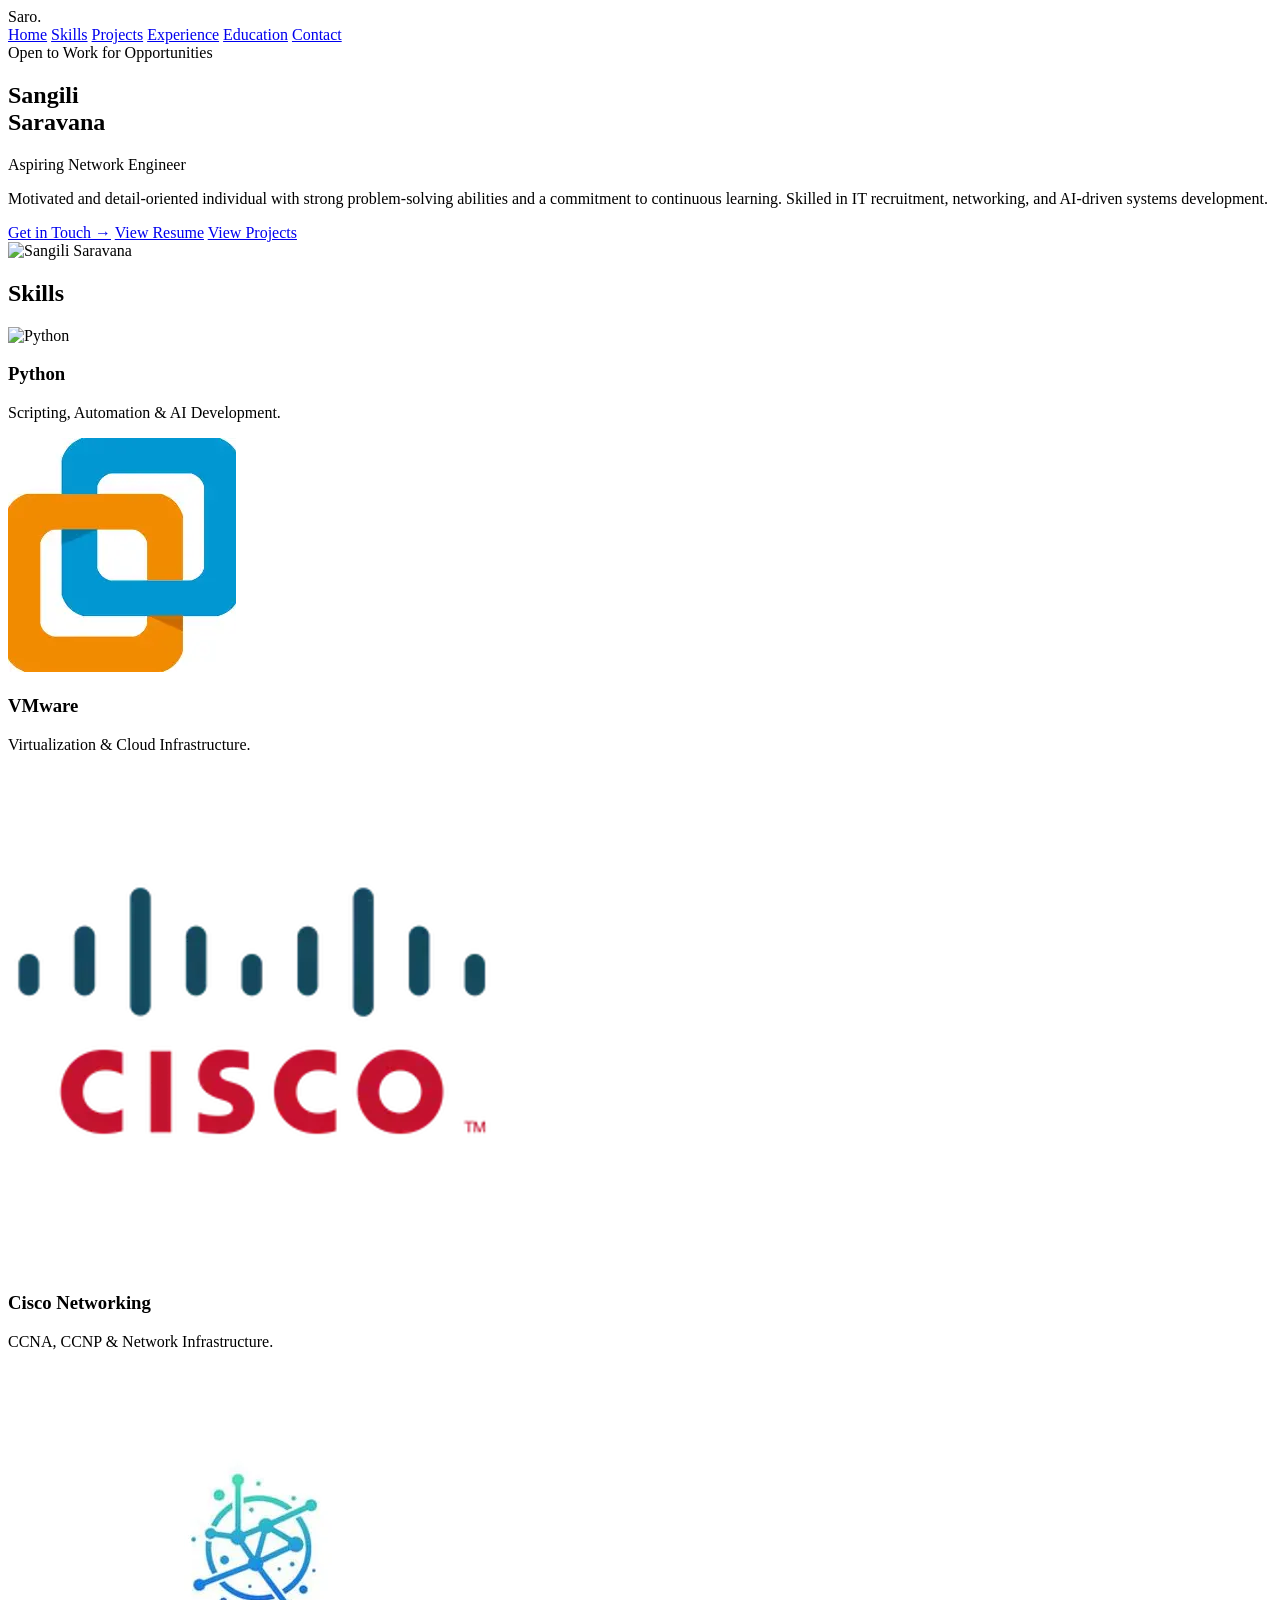
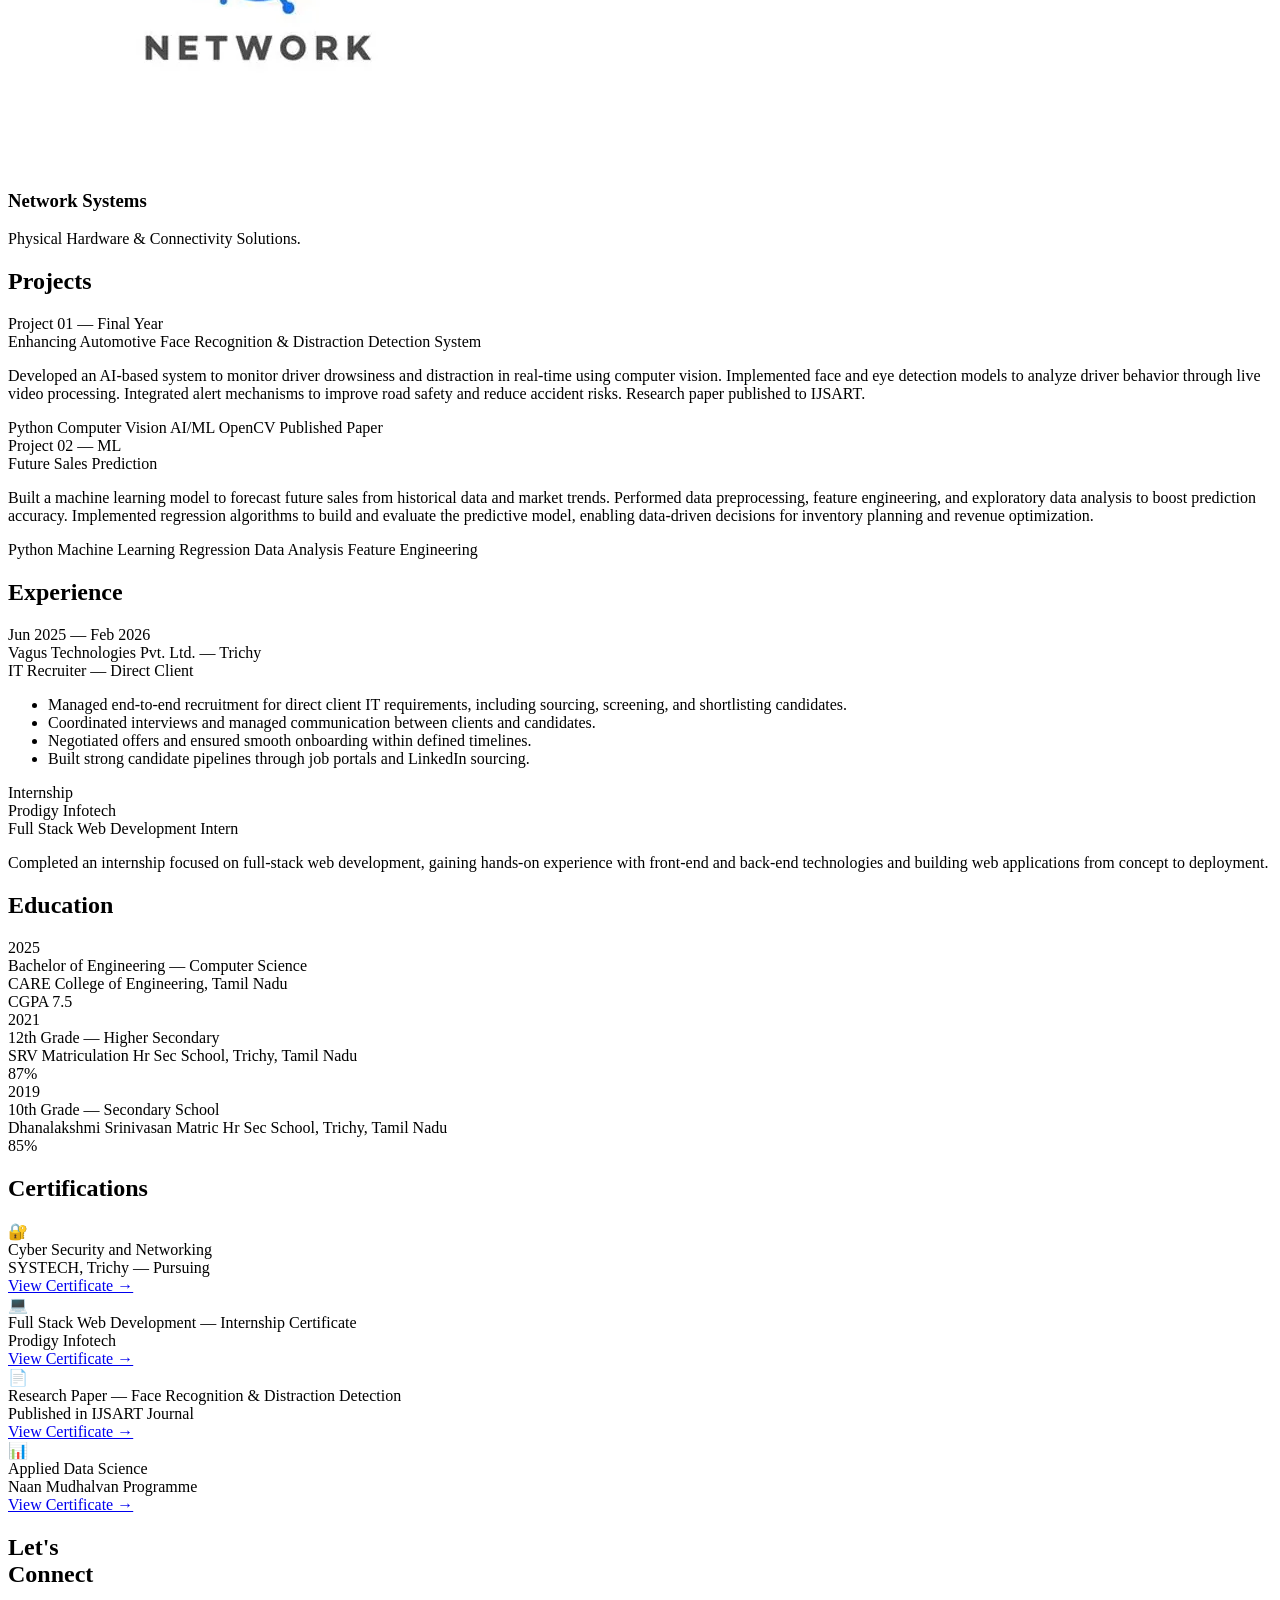
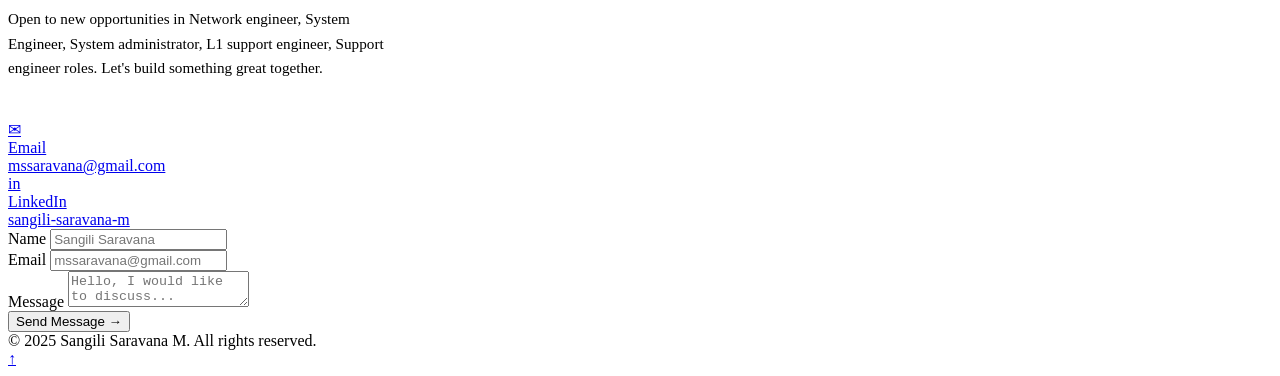
==== index.html @ d00c5140 "Update index.html" ====
<!DOCTYPE html>
<html lang="en">
<head>
<meta charset="UTF-8">
<meta name="viewport" content="width=device-width, initial-scale=1.0">
<title>Sangili Saravana M — Portfolio</title>

</head>
<body>

<nav>
  <div class="nav-logo">Saro.</div>
  <div class="nav-links">
    <a href="#Home">Home</a>
    <a href="#skills">Skills</a>
    <a href="#projects">Projects</a>
    <a href="#experience">Experience</a>
    <a href="#education">Education</a>
    <a href="#contact">Contact</a>
  </div>
</nav>

<section id="Home" class="hero">
  <div class="hero-bg-line"></div>
  <div class="hero-bg-circle"></div>
  <div class="hero-bg-circle2"></div>

  <div class="hero-content">
    <div class="hero-tag">Open to Work for Opportunities</div>
    <h1 class="hero-name">Sangili<br><span>Saravana</span></h1>
    <p class="hero-role">Aspiring Network Engineer</p>
    <p class="hero-summary">
      Motivated and detail-oriented individual with strong problem-solving abilities and a commitment to continuous learning. Skilled in IT recruitment, networking, and AI-driven systems development.
    </p>
    <div class="hero-ctas">
      <a href="#contact" class="btn-primary">Get in Touch →</a>
      <a href="RESUME OF SANGILI SARAVANA M.docx" class="btn-secondary" download>View Resume</a>
      <a href="#projects" class="btn-secondary">View Projects</a>
    </div>
  </div>

  <div class="hero-image-wrapper">
    <div class="hero-image-backdrop"></div>
    <img src="profile12.png" alt="Sangili Saravana" class="hero-image">
  </div>
</section>

<div class="section-divider"></div>

<section id="skills">
  <div class="section-header">
    <span class="section-num"></span>
    <h2 class="section-title">Skills</h2>
  </div>

  <div class="skills-grid">
    <div class="glass-card skill-item">
      <img src="https://cdn-icons-png.flaticon.com/128/5968/5968350.png" alt="Python">
      <h3>Python</h3>
      <p>Scripting, Automation & AI Development.</p>
    </div>

    <div class="glass-card skill-item">
      <img src="OIP.webp" alt="VMware">
      <h3>VMware</h3>
      <p>Virtualization & Cloud Infrastructure.</p>
    </div>

    <div class="glass-card skill-item">
      <img src="free-cisco-icon-svg-download-png-282320.webp" alt="Cisco Networking">
      <h3>Cisco Networking</h3>
      <p>CCNA, CCNP & Network Infrastructure.</p>
    </div>

    <div class="glass-card skill-item">
      <img src="global-network-connection-technology-communication-and-data-vector.webp" alt="Hardware & Networking">
      <h3>Network Systems</h3>
      <p>Physical Hardware & Connectivity Solutions.</p>
    </div>
  </div>
</section>

<div class="section-divider"></div>

<section id="projects">
  <div class="section-header">
    <span class="section-num"></span>
    <h2 class="section-title">Projects</h2>
  </div>

  <div class="projects-grid">
    <div class="project-card glass-card">
      <div class="project-num">Project 01 — Final Year</div>
      <div class="project-title">Enhancing Automotive Face Recognition &amp; Distraction Detection System</div>
      <p class="project-desc">
        Developed an AI-based system to monitor driver drowsiness and distraction in real-time using computer vision. Implemented face and eye detection models to analyze driver behavior through live video processing. Integrated alert mechanisms to improve road safety and reduce accident risks. Research paper published to IJSART.
      </p>
      <div class="project-tech">
        <span class="tech-pill">Python</span>
        <span class="tech-pill">Computer Vision</span>
        <span class="tech-pill">AI/ML</span>
        <span class="tech-pill">OpenCV</span>
        <span class="tech-pill">Published Paper</span>
      </div>
    </div>

    <div class="project-card glass-card">
      <div class="project-num">Project 02 — ML</div>
      <div class="project-title">Future Sales Prediction</div>
      <p class="project-desc">
        Built a machine learning model to forecast future sales from historical data and market trends. Performed data preprocessing, feature engineering, and exploratory data analysis to boost prediction accuracy. Implemented regression algorithms to build and evaluate the predictive model, enabling data-driven decisions for inventory planning and revenue optimization.
      </p>
      <div class="project-tech">
        <span class="tech-pill">Python</span>
        <span class="tech-pill">Machine Learning</span>
        <span class="tech-pill">Regression</span>
        <span class="tech-pill">Data Analysis</span>
        <span class="tech-pill">Feature Engineering</span>
      </div>
    </div>
  </div>
</section>

<div class="section-divider"></div>

<section id="experience">
  <div class="section-header">
    <span class="section-num"></span>
    <h2 class="section-title">Experience</h2>
  </div>

  <div class="exp-block glass-card">
    <div class="exp-date">Jun 2025 — Feb 2026</div>
    <div>
      <div class="exp-company">Vagus Technologies Pvt. Ltd. — Trichy</div>
      <div class="exp-role">IT Recruiter — Direct Client</div>
      <ul class="exp-bullets">
        <li>Managed end-to-end recruitment for direct client IT requirements, including sourcing, screening, and shortlisting candidates.</li>
        <li>Coordinated interviews and managed communication between clients and candidates.</li>
        <li>Negotiated offers and ensured smooth onboarding within defined timelines.</li>
        <li>Built strong candidate pipelines through job portals and LinkedIn sourcing.</li>
      </ul>
    </div>
  </div>

  <div class="exp-block glass-card">
    <div class="exp-date">Internship</div>
    <div>
      <div class="exp-company">Prodigy Infotech</div>
      <div class="exp-role">Full Stack Web Development Intern</div>
      <p class="exp-desc">
        Completed an internship focused on full-stack web development, gaining hands-on experience with front-end and back-end technologies and building web applications from concept to deployment.
      </p>
    </div>
  </div>
</section>

<div class="section-divider"></div>

<section id="education">
  <div class="section-header">
    <span class="section-num"></span>
    <h2 class="section-title">Education</h2>
  </div>

  <div class="edu-grid">
    <div class="edu-card glass-card">
      <div class="edu-year">2025</div>
      <div class="edu-degree">Bachelor of Engineering — Computer Science</div>
      <div class="edu-school">CARE College of Engineering, Tamil Nadu</div>
      <span class="edu-grade">CGPA 7.5</span>
    </div>
    <div class="edu-card glass-card">
      <div class="edu-year">2021</div>
      <div class="edu-degree">12th Grade — Higher Secondary</div>
      <div class="edu-school">SRV Matriculation Hr Sec School, Trichy, Tamil Nadu</div>
      <span class="edu-grade">87%</span>
    </div>
    <div class="edu-card glass-card">
      <div class="edu-year">2019</div>
      <div class="edu-degree">10th Grade — Secondary School</div>
      <div class="edu-school">Dhanalakshmi Srinivasan Matric Hr Sec School, Trichy, Tamil Nadu</div>
      <span class="edu-grade">85%</span>
    </div>
  </div>
</section>

<div class="section-divider"></div>

<section>
  <div class="section-header">
    <span class="section-num"></span>
    <h2 class="section-title">Certifications</h2>
  </div>

  <div class="cert-list">
    <div class="cert-item glass-card">
      <div class="cert-icon">🔐</div>
      <div class="cert-content">
        <div class="cert-name">Cyber Security and Networking</div>
        <div class="cert-org">SYSTECH, Trichy — Pursuing</div>
        <a href="#" target="_blank" class="btn-cert">View Certificate →</a>
      </div>
    </div>

    <div class="cert-item glass-card">
      <div class="cert-icon">💻</div>
      <div class="cert-content">
        <div class="cert-name">Full Stack Web Development — Internship Certificate</div>
        <div class="cert-org">Prodigy Infotech</div>
        <a href="#" target="_blank" class="btn-cert">View Certificate →</a>
      </div>
    </div>

    <div class="cert-item glass-card">
      <div class="cert-icon">📄</div>
      <div class="cert-content">
        <div class="cert-name">Research Paper — Face Recognition &amp; Distraction Detection</div>
        <div class="cert-org">Published in IJSART Journal</div>
        <a href="#" target="_blank" class="btn-cert">View Certificate →</a>
      </div>
    </div>

    <div class="cert-item glass-card">
      <div class="cert-icon">📊</div>
      <div class="cert-content">
        <div class="cert-name">Applied Data Science</div>
        <div class="cert-org">Naan Mudhalvan Programme</div>
        <a href="#" target="_blank" class="btn-cert">View Certificate →</a>
      </div>
    </div>
  </div>
</section>

<div class="section-divider"></div>

<section id="contact">
  <div class="contact-wrap">
    <div>
      <div class="section-num" style="margin-bottom:1rem;"></div>
      <h2 class="contact-heading">Let's<br><span>Connect</span></h2>
      <p style="font-size:0.95rem; color:var(--text); max-width:380px; line-height:1.6; margin-bottom: 2.5rem;">
        Open to new opportunities in Network engineer, System Engineer, System administrator, L1 support engineer, Support engineer roles. Let's build something great together.
      </p>

      <div class="contact-links">
        <a href="mailto:mssaravana@gmail.com" class="contact-link glass-card">
          <div class="contact-link-icon">✉</div>
          <div class="contact-link-text">
            <div class="contact-link-label">Email</div>
            <div class="contact-link-value">mssaravana@gmail.com</div>
          </div>
        </a>
        <a href="https://www.linkedin.com/in/sangili-saravana-m-11b65a246/" target="_blank" class="contact-link glass-card">
          <div class="contact-link-icon">in</div>
          <div class="contact-link-text">
            <div class="contact-link-label">LinkedIn</div>
            <div class="contact-link-value">sangili-saravana-m</div>
          </div>
        </a>
      </div>
    </div>

    <div>
      <form action="https://api.web3forms.com/submit" method="POST" class="contact-form glass-card">
  <input type="hidden" name="access_key" value="b9a6bfc1-bd60-4756-9e69-ae914aafaf3c">
  <input type="hidden" name="redirect" value="https://saro826.github.io/thanks.html">

  <div class="form-group">
    <label class="form-label" for="name">Name</label>
    <input type="text" id="name" name="name" class="form-input" placeholder="Sangili Saravana" required>
  </div>

  <div class="form-group">
    <label class="form-label" for="email">Email</label>
    <input type="email" id="email" name="email" class="form-input" placeholder="mssaravana@gmail.com" required>
  </div>

  <div class="form-group">
    <label class="form-label" for="message">Message</label>
    <textarea id="message" name="message" class="form-input" placeholder="Hello, I would like to discuss..." required></textarea>
  </div>

  <button type="submit" class="btn-primary form-submit">Send Message →</button>
</form>
    </div>
  </div>
</section>

<footer>

  <span>© 2025 Sangili Saravana M. All rights reserved.</span>
  <div class="footer-logo"></div>
</footer>
<a href="#Home" class="back-to-top">↑</a>
<script src="script.js"></script>
</body>
</html>
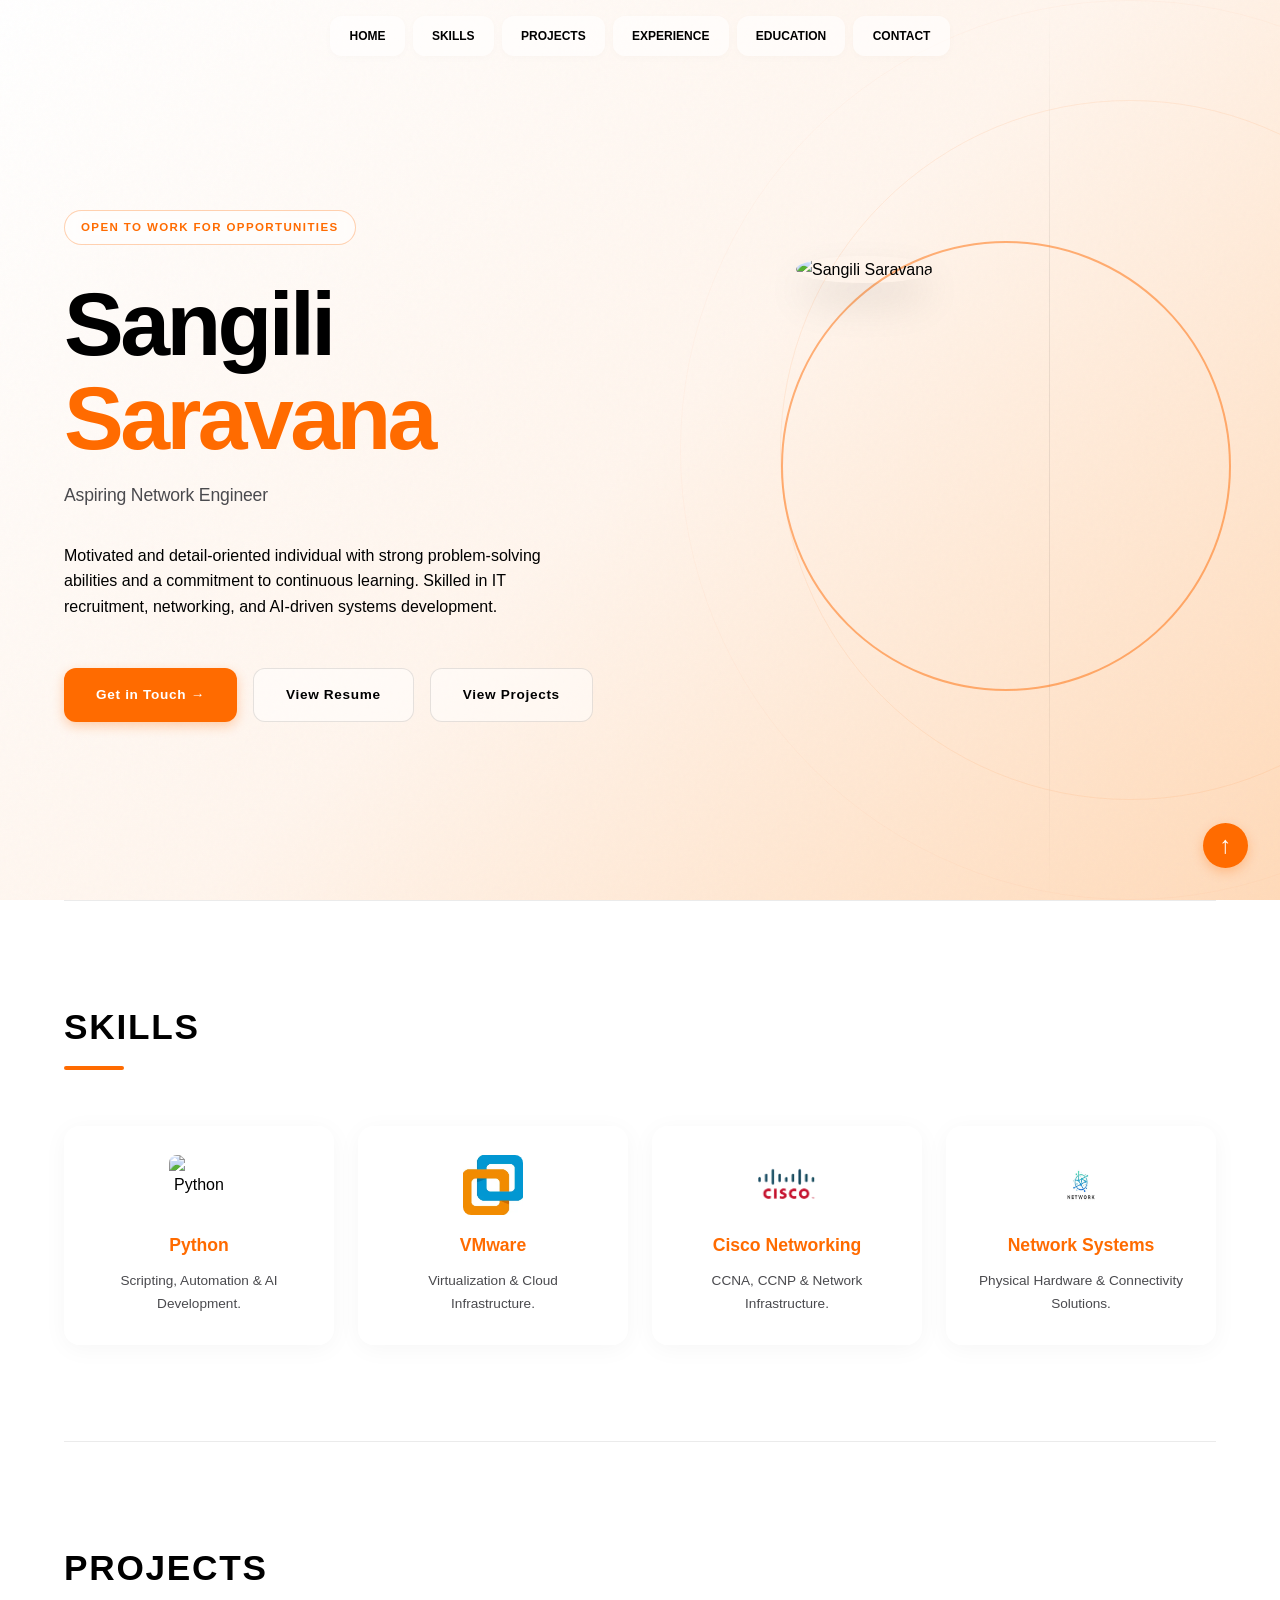
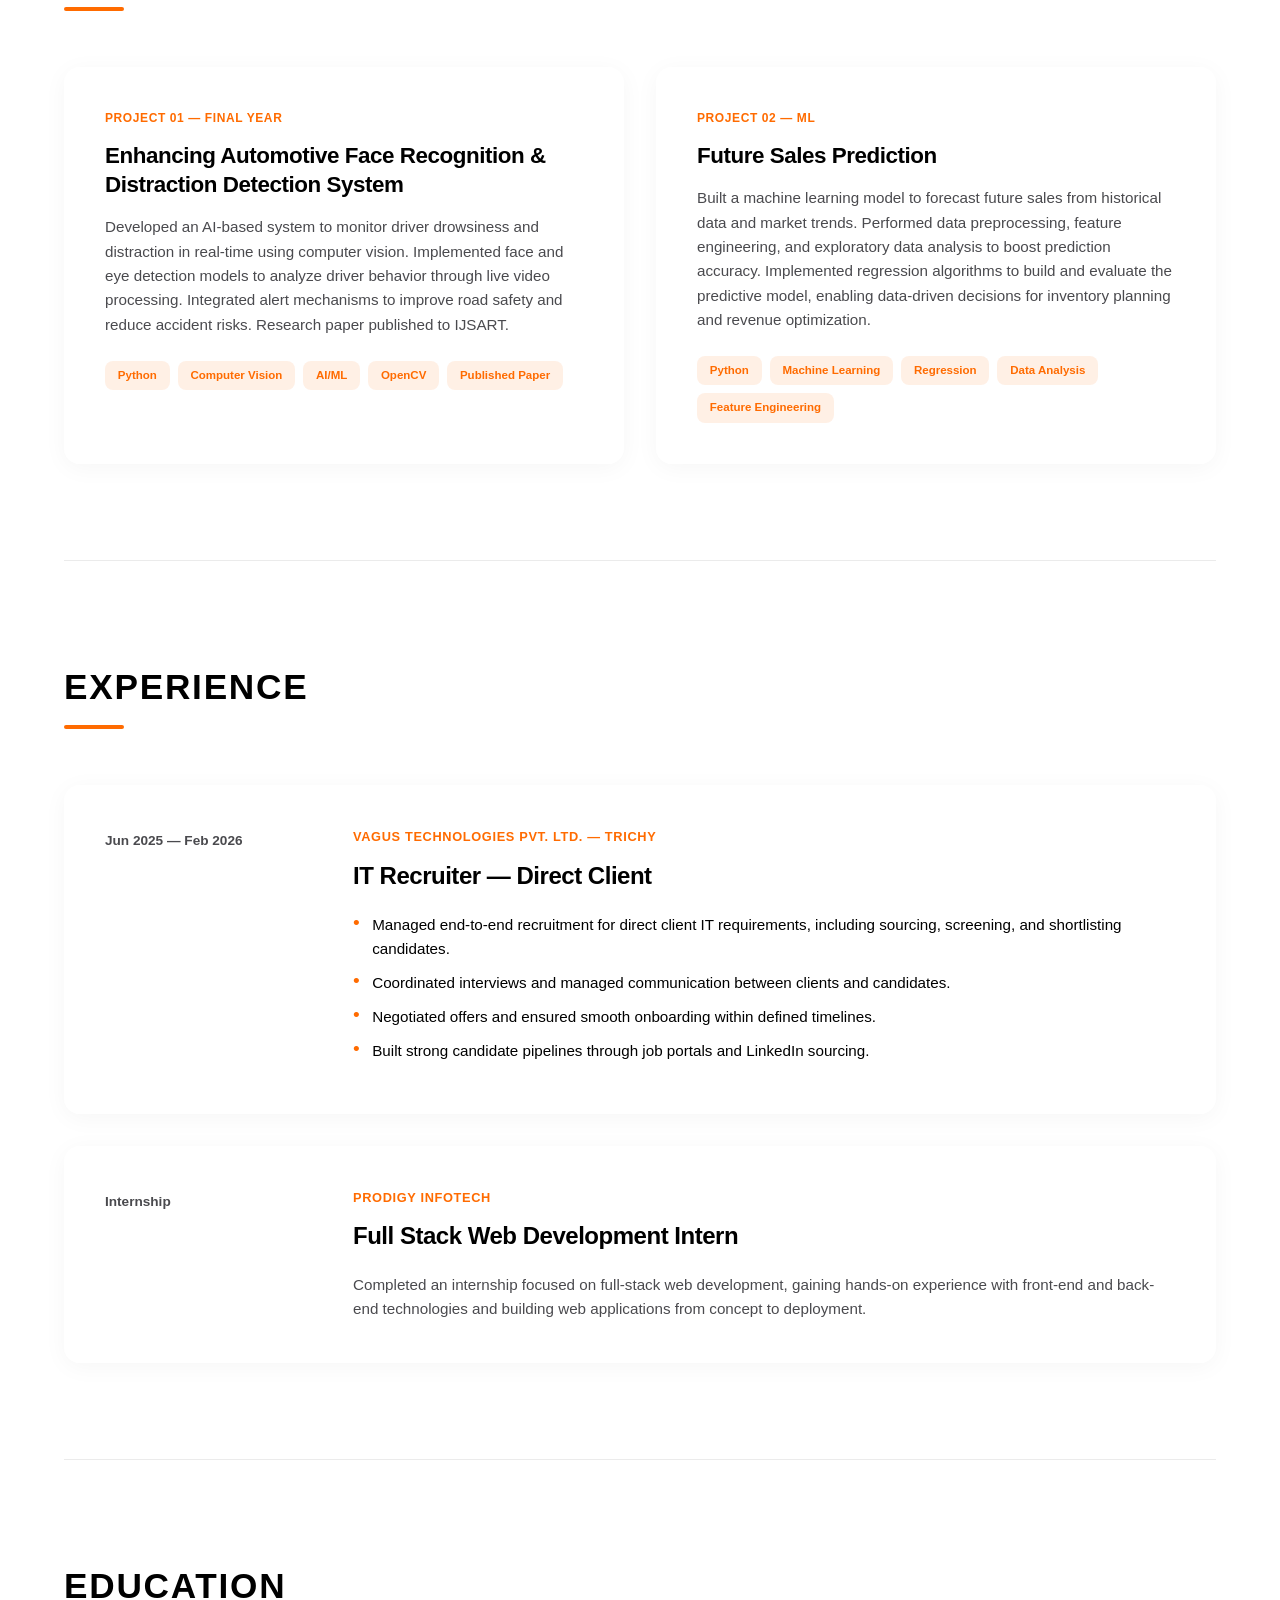
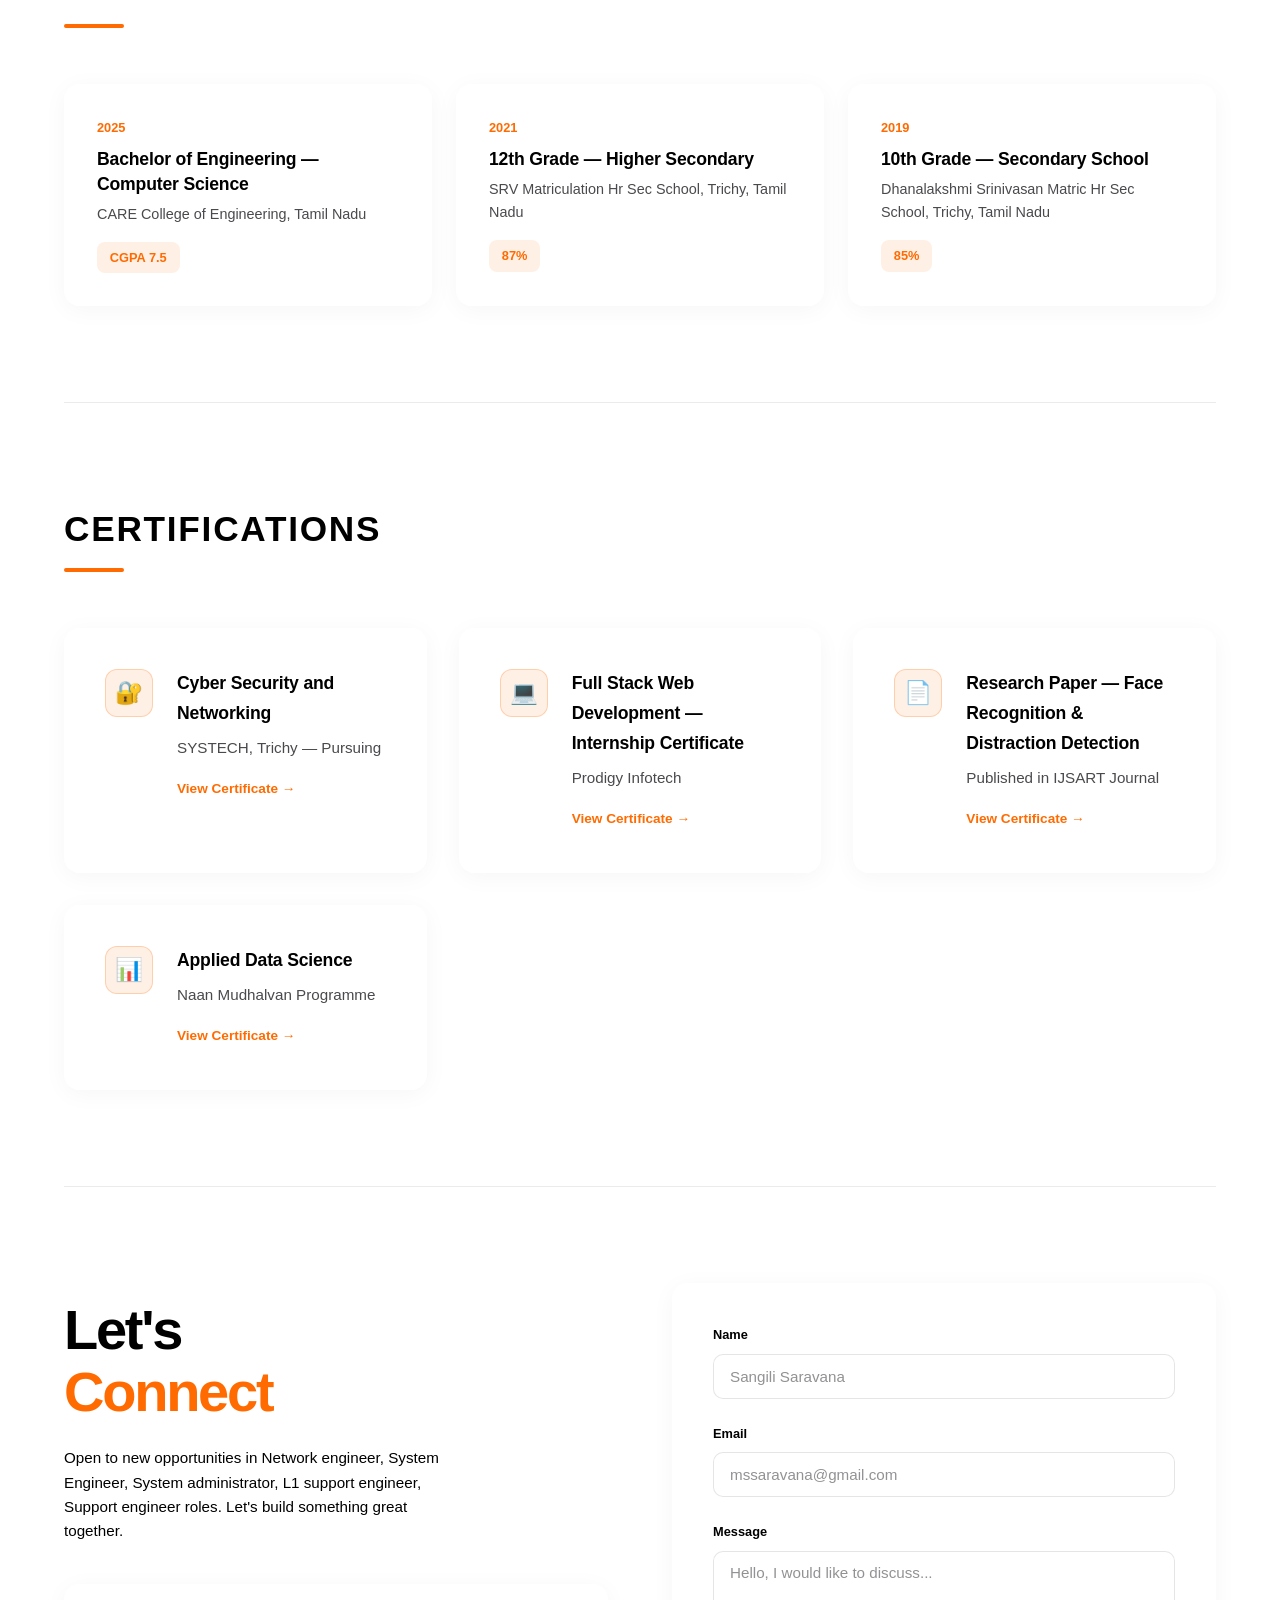
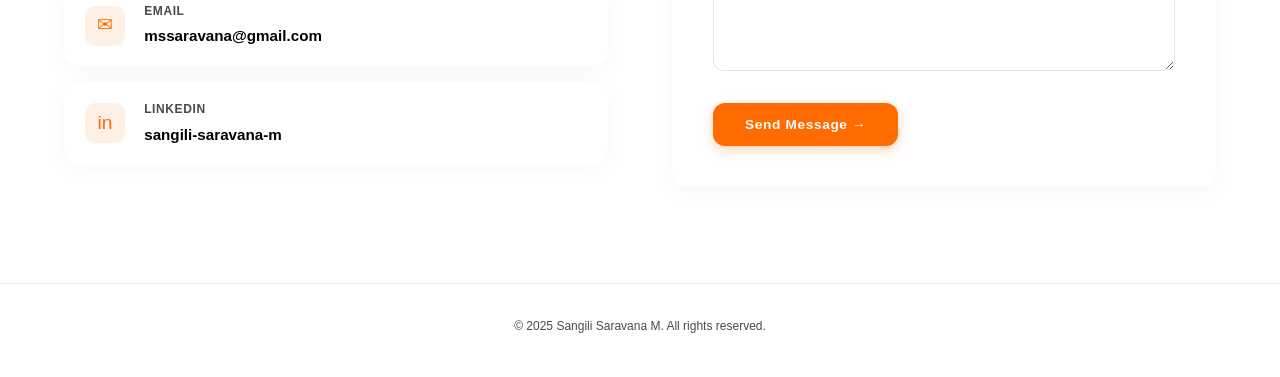
==== commit 991ac4aa: "Update index.html" ====
--- a/index.html
+++ b/index.html
@@ -4,6 +4,7 @@
 <meta charset="UTF-8">
 <meta name="viewport" content="width=device-width, initial-scale=1.0">
 <title>Sangili Saravana M — Portfolio</title>
+<link rel="stylesheet" href="style.css">
 
 </head>
 <body>
--- a/style.css
+++ b/style.css
@@ -0,0 +1,814 @@
+  *, *::before, *::after { box-sizing: border-box; margin: 0; padding: 0; }
+
+  /* macOS STYLE BLACK & ORANGE THEME */
+  :root {
+    --bg-gradient: linear-gradient(135deg, #FFFFFF 0%, #FFF5ED 50%, #FFDAB9 100%);
+    --bg2: rgba(255, 255, 255, 0.4);
+    --bg3: rgba(255, 255, 255, 0.8);
+    --border: rgba(0,0,0,0.08);
+
+    --accent: #FF6B00;      /* Vibrant Orange */
+    --accent2: #CC5500;     /* Darker Orange for Hover */
+    --text: #000000;        /* Pure Black */
+    --muted: #4a4a4e;       /* Darker grey */
+    --card-bg: rgba(255, 255, 255, 0.65);
+  }
+
+  html { scroll-behavior: smooth; }
+
+  body {
+    font-family: -apple-system, BlinkMacSystemFont, "SF Pro Display", "San Francisco", "Helvetica Neue", Helvetica, Arial, sans-serif;
+    background: var(--bg-gradient);
+    background-attachment: fixed;
+    color: var(--text);
+    line-height: 1.7;
+    overflow-x: hidden;
+    -webkit-font-smoothing: antialiased;
+    -moz-osx-font-smoothing: grayscale;
+  }
+
+  /* NOISE TEXTURE */
+  body::before {
+    content: '';
+    position: fixed;
+    inset: 0;
+    background-image: url("data:image/svg+xml,%3Csvg viewBox='0 0 256 256' xmlns='http://www.w3.org/2000/svg'%3E%3Cfilter id='noise'%3E%3CfeTurbulence type='fractalNoise' baseFrequency='0.9' numOctaves='4' stitchTiles='stitch'/%3E%3C/filter%3E%3Crect width='100%25' height='100%25' filter='url(%23noise)' opacity='0.025'/%3E%3C/svg%3E");
+    pointer-events: none;
+    z-index: 0;
+  }
+
+  /* GRID-CARD OVERLAY NAV */
+  nav {
+    position: absolute;
+    top: 0;
+    width: 100%;
+    z-index: 1000;
+    display: flex;
+    justify-content: center;
+    padding: 1rem;
+    transition: background 0.3s ease;
+    background: transparent;
+    backdrop-filter: blur(0px);
+  }
+
+  .nav-logo { display: none; }
+
+  .nav-links {
+    display: flex;
+    gap: 0.5rem;
+    flex-wrap: wrap;
+    justify-content: center;
+  }
+
+  .nav-links a {
+    background: rgba(255, 255, 255, 0.6);
+    padding: 0.6rem 1.2rem;
+    border-radius: 12px;
+    font-size: 0.75rem;
+    font-weight: 700;
+    text-transform: uppercase;
+    color: var(--text);
+    text-decoration: none;
+    transition: all 0.3s ease;
+    box-shadow: 0 2px 8px rgba(0,0,0,0.02);
+  }
+
+  .nav-links a:hover {
+    background: var(--accent);
+    color: #ffffff;
+    transform: translateY(-2px);
+  }
+
+  /* HERO */
+  .hero {
+    min-height: 100vh;
+    display: flex;
+    align-items: center;
+    justify-content: space-between;
+    padding: 8rem 4rem 6rem;
+    position: relative;
+    overflow: hidden;
+    gap: 2rem;
+  }
+
+  .hero-bg-line {
+    position: absolute;
+    top: 0; right: 18%;
+    width: 1px;
+    height: 100%;
+    background: linear-gradient(to bottom, transparent, var(--border) 30%, var(--border) 70%, transparent);
+  }
+
+  .hero-bg-circle, .hero-bg-circle2 {
+    position: absolute;
+    top: 50%;
+    transform: translateY(-50%);
+    border-radius: 50%;
+    border: 1px solid rgba(255, 107, 0, 0.15);
+  }
+
+  .hero-bg-circle { right: -200px; width: 700px; height: 700px; opacity: 0.6; }
+  .hero-bg-circle2 { right: -300px; width: 900px; height: 900px; border: 1px solid rgba(255, 107, 0, 0.1); opacity: 0.3; }
+
+  .hero-content {
+    position: relative;
+    z-index: 1;
+    max-width: 550px;
+  }
+
+  .hero-tag {
+    display: inline-block;
+    font-size: 0.72rem;
+    font-weight: 600;
+    letter-spacing: 0.12em;
+    text-transform: uppercase;
+    color: var(--accent);
+    border: 1px solid rgba(255, 107, 0, 0.3);
+    background: rgba(255,255,255,0.5);
+    backdrop-filter: blur(8px);
+    -webkit-backdrop-filter: blur(8px);
+    padding: 0.4rem 1rem;
+    border-radius: 20px;
+    margin-bottom: 2rem;
+    animation: fadeUp 0.8s ease both;
+  }
+
+  .hero-name {
+    font-size: clamp(3rem, 7vw, 6rem);
+    font-weight: 800;
+    line-height: 1.05;
+    letter-spacing: -0.04em;
+    margin-bottom: 1rem;
+    color: var(--text);
+    animation: fadeUp 0.9s 0.1s ease both;
+  }
+
+  .hero-name span { color: var(--accent); }
+
+  .hero-role {
+    font-size: 1.1rem;
+    color: var(--muted);
+    font-weight: 500;
+    letter-spacing: -0.01em;
+    margin-bottom: 2rem;
+    animation: fadeUp 0.9s 0.2s ease both;
+  }
+
+  .hero-summary {
+    font-size: 1rem;
+    color: var(--text);
+    max-width: 520px;
+    line-height: 1.6;
+    margin-bottom: 3rem;
+    animation: fadeUp 0.9s 0.3s ease both;
+  }
+
+  .hero-ctas {
+    display: flex;
+    gap: 1rem;
+    flex-wrap: wrap;
+    animation: fadeUp 0.9s 0.4s ease both;
+  }
+
+  .btn-primary, .btn-secondary {
+    display: inline-flex;
+    align-items: center;
+    gap: 0.5rem;
+    font-size: 0.85rem;
+    font-weight: 600;
+    letter-spacing: 0.05em;
+    padding: 0.9rem 2rem;
+    border-radius: 12px;
+    text-decoration: none;
+    transition: background 0.2s, transform 0.15s, box-shadow 0.2s;
+  }
+
+  .btn-primary {
+    background: var(--accent);
+    color: #ffffff;
+    box-shadow: 0 4px 12px rgba(255, 107, 0, 0.3);
+  }
+
+  .btn-primary:hover {
+    background: var(--accent2);
+    transform: translateY(-2px);
+    box-shadow: 0 6px 16px rgba(255, 107, 0, 0.4);
+  }
+
+  .btn-secondary {
+    background: rgba(255, 255, 255, 0.5);
+    backdrop-filter: blur(10px);
+    -webkit-backdrop-filter: blur(10px);
+    color: var(--text);
+    border: 1px solid rgba(0,0,0,0.1);
+  }
+
+  .btn-secondary:hover {
+    background: rgba(255, 255, 255, 0.8);
+    transform: translateY(-2px);
+  }
+
+  /* HERO IMAGE STYLES */
+  .hero-image-wrapper {
+    position: relative;
+    z-index: 1;
+    width: 420px;
+    height: 420px;
+    flex-shrink: 0;
+    animation: fadeIn 1s 0.5s ease both;
+    transition: transform 0.4s ease;
+  }
+
+  .hero-image-backdrop {
+    position: absolute;
+    top: -15px;
+    left: -15px;
+    width: calc(100% + 30px);
+    height: calc(100% + 30px);
+    border: 2px solid var(--accent);
+    border-radius: 50%;
+    z-index: -1;
+    opacity: 0.5;
+  }
+
+  .hero-image {
+    width: 100%;
+    height: 100%;
+    object-fit: cover;
+    border-radius: 50%;
+    box-shadow: 0 20px 40px rgba(0,0,0,0.1);
+    filter: contrast(105%);
+    transition: box-shadow 0.4s ease;
+  }
+
+  .hero-image-wrapper:hover {
+    transform: translateY(-12px) scale(1.02);
+  }
+
+  .hero-image-wrapper:hover .hero-image {
+    box-shadow: 0 30px 60px rgba(0,0,0,0.15);
+  }
+
+  /* SECTIONS */
+  section {
+    padding: 6rem 4rem;
+    position: relative;
+    max-width: 1400px;
+    margin: 0 auto;
+  }
+
+  .section-header {
+    margin-bottom: 3.5rem;
+    display: flex;
+    justify-content: flex-start;
+  }
+
+  .section-num {
+    font-size: 0.75rem;
+    font-weight: 700;
+    letter-spacing: 0.1em;
+    color: var(--accent);
+    opacity: 0.8;
+  }
+
+  .section-title {
+    font-size: 2.2rem;
+    font-weight: 800;
+    color: var(--text);
+    text-transform: uppercase;
+    letter-spacing: 0.05em;
+    position: relative;
+    padding-bottom: 0.8rem;
+  }
+
+  .section-divider {
+    height: 1px;
+    background: var(--border);
+    margin: 0 4rem;
+    max-width: 1320px;
+  }
+
+ /* Small orange line below the text */
+  .section-title::after {
+    content: '';
+    position: absolute;
+    bottom: 0;
+    left: 0;
+    width: 60px;
+    height: 4px;
+    background: var(--accent);
+    border-radius: 4px;
+  }
+
+  /* GLASSMORPHISM CARDS */
+  .glass-card {
+    background: var(--card-bg);
+    backdrop-filter: blur(16px);
+    -webkit-backdrop-filter: blur(16px);
+    border: 1px solid rgba(255, 255, 255, 0.6);
+    border-radius: 16px;
+    box-shadow: 0 4px 24px rgba(0,0,0,0.04);
+  }
+
+  /* SKILLS */
+  .skills-grid {
+    display: grid;
+    grid-template-columns: repeat(auto-fit, minmax(220px, 1fr));
+    gap: 1.5rem;
+  }
+
+  .skill-item {
+    padding: 1.8rem;
+    display: flex;
+    flex-direction: column;
+    align-items: center;
+    text-align: center;
+    border-radius: 16px;
+    transition: transform 0.2s, box-shadow 0.2s;
+  }
+
+  .skill-item:hover {
+    transform: translateY(-4px);
+    box-shadow: 0 12px 32px rgba(0,0,0,0.08);
+  }
+
+  .skill-item img {
+    width: 60px;
+    height: 60px;
+    margin-bottom: 1rem;
+    border-radius: 8px;
+  }
+
+  .skill-item h3 {
+    font-size: 1.1rem; /* Slightly smaller heading */
+    margin-bottom: 0.5rem;
+    color: var(--accent);
+  }
+
+  .skill-item p {
+   font-size: 0.85rem; /* Font size reduced slightly */
+    color: var(--muted);
+  }
+
+  /* PROJECTS */
+  .projects-grid {
+    display: grid;
+    grid-template-columns: repeat(auto-fit, minmax(320px, 1fr));
+    gap: 2rem;
+  }
+
+  .project-card {
+    padding: 2.5rem;
+    transition: transform 0.2s, box-shadow 0.2s;
+    position: relative;
+    overflow: hidden;
+  }
+
+  .project-card:hover { transform: translateY(-4px); box-shadow: 0 12px 32px rgba(0,0,0,0.08); }
+
+  .project-num {
+    font-size: 0.75rem;
+    font-weight: 600;
+    letter-spacing: 0.05em;
+    text-transform: uppercase;
+    color: var(--accent);
+    margin-bottom: 0.8rem;
+  }
+
+  .project-title {
+    font-size: 1.4rem;
+    font-weight: 700;
+    letter-spacing: -0.02em;
+    line-height: 1.3;
+    margin-bottom: 1rem;
+    color: var(--text);
+  }
+
+  .project-desc {
+    font-size: 0.95rem;
+    color: var(--muted);
+    line-height: 1.6;
+    margin-bottom: 1.5rem;
+  }
+
+  .project-tech { display: flex; flex-wrap: wrap; gap: 0.5rem; }
+
+  .tech-pill {
+    font-size: 0.72rem;
+    font-weight: 600;
+    padding: 0.3rem 0.8rem;
+    border-radius: 8px;
+    background: rgba(255, 107, 0, 0.1);
+    color: var(--accent);
+  }
+
+  /* EXPERIENCE */
+  .exp-block {
+    display: grid;
+    grid-template-columns: 200px 1fr;
+    gap: 3rem;
+    padding: 2.5rem;
+    margin-bottom: 2rem;
+    transition: transform 0.2s, box-shadow 0.2s;
+  }
+
+  .exp-block:last-child { margin-bottom: 0; }
+
+  .exp-block:hover {
+    transform: translateY(-4px);
+    box-shadow: 0 12px 32px rgba(0,0,0,0.08);
+  }
+
+  .exp-date {
+    font-size: 0.85rem;
+    font-weight: 600;
+    color: var(--muted);
+    padding-top: 0.2rem;
+  }
+
+  .exp-company {
+    font-size: 0.8rem;
+    font-weight: 700;
+    letter-spacing: 0.05em;
+    text-transform: uppercase;
+    color: var(--accent);
+    margin-bottom: 0.5rem;
+  }
+
+  .exp-role {
+    font-size: 1.5rem;
+    font-weight: 700;
+    letter-spacing: -0.02em;
+    margin-bottom: 1rem;
+    color: var(--text);
+  }
+
+  .exp-desc {
+    font-size: 0.95rem;
+    color: var(--muted);
+    line-height: 1.6;
+  }
+
+  .exp-bullets { list-style: none; margin-top: 1rem; }
+
+  .exp-bullets li {
+    font-size: 0.95rem;
+    color: var(--text);
+    line-height: 1.6;
+    padding-left: 1.2rem;
+    position: relative;
+    margin-bottom: 0.6rem;
+  }
+
+  .exp-bullets li::before {
+    content: '•';
+    position: absolute;
+    left: 0;
+    color: var(--accent);
+    font-size: 1.2rem;
+    line-height: 1;
+  }
+
+  /* EDUCATION */
+  .edu-grid {
+    display: grid;
+    grid-template-columns: repeat(auto-fit, minmax(280px, 1fr));
+    gap: 1.5rem;
+  }
+
+  .edu-card {
+    padding: 2rem;
+    transition: transform 0.2s, box-shadow 0.2s;
+  }
+
+  .edu-card:hover { transform: translateY(-4px); box-shadow: 0 12px 32px rgba(0,0,0,0.08); }
+
+  .edu-year {
+    font-size: 0.8rem;
+    font-weight: 700;
+    color: var(--accent);
+    margin-bottom: 0.5rem;
+  }
+
+  .edu-degree {
+    font-size: 1.1rem;
+    font-weight: 700;
+    letter-spacing: -0.01em;
+    color: var(--text);
+    margin-bottom: 0.4rem;
+    line-height: 1.4;
+  }
+
+  .edu-school { font-size: 0.9rem; color: var(--muted); line-height: 1.6; }
+
+  .edu-grade {
+    display: inline-block;
+    margin-top: 1rem;
+    font-size: 0.8rem;
+    font-weight: 600;
+    padding: 0.3rem 0.8rem;
+    background: rgba(255, 107, 0, 0.1);
+    border-radius: 8px;
+    color: var(--accent);
+  }
+
+  /* CERTIFICATIONS */
+  .cert-list {
+    display: grid;
+    grid-template-columns: repeat(auto-fit, minmax(320px, 1fr));
+    gap: 2rem;
+  }
+
+  .cert-item {
+    display: flex;
+    align-items: flex-start;
+    gap: 1.5rem;
+    padding: 2.5rem;
+    transition: transform 0.2s, box-shadow 0.2s;
+  }
+
+  .cert-item:hover {
+    transform: translateY(-4px);
+    box-shadow: 0 12px 32px rgba(0,0,0,0.08);
+  }
+
+  .cert-icon {
+    width: 48px;
+    height: 48px;
+    min-width: 48px;
+    border-radius: 12px;
+    background: rgba(255, 107, 0, 0.1);
+    border: 1px solid rgba(255, 107, 0, 0.25);
+    color: var(--accent);
+    display: flex;
+    align-items: center;
+    justify-content: center;
+    font-size: 1.4rem;
+  }
+
+  .cert-name {
+    font-size: 1.1rem;
+    font-weight: 700;
+    letter-spacing: -0.01em;
+    color: var(--text);
+    margin-bottom: 0.4rem;
+  }
+
+  .cert-org { font-size: 0.95rem; color: var(--muted); }
+
+.btn-cert {
+    display: inline-flex;
+    align-items: center;
+    font-size: 0.85rem;
+    font-weight: 600;
+    color: var(--accent);
+    text-decoration: none;
+    margin-top: 1rem;
+    position: relative;
+    align-self: flex-start;
+    padding-bottom: 2px;
+  }
+
+  .btn-cert::after {
+    content: '';
+    position: absolute;
+    width: 0;
+    height: 2px;
+    bottom: 0;
+    left: 0;
+    background-color: var(--accent);
+    transition: width 0.3s ease;
+  }
+
+  .btn-cert:hover::after {
+    width: 100%;
+  }
+
+  /* CONTACT */
+  .contact-wrap {
+    display: grid;
+    grid-template-columns: 1fr 1fr;
+    gap: 4rem;
+    align-items: flex-start;
+  }
+
+  .contact-heading {
+    font-size: clamp(2.5rem, 5vw, 3.5rem);
+    font-weight: 800;
+    color: var(--text);
+    line-height: 1.1;
+    letter-spacing: -0.04em;
+    margin-bottom: 1.5rem;
+  }
+
+  .contact-heading span { color: var(--accent); }
+
+  .contact-links { display: flex; flex-direction: column; gap: 1rem; }
+
+  .contact-link {
+    display: flex;
+    align-items: center;
+    gap: 1.2rem;
+    text-decoration: none;
+    padding: 1rem 1.25rem;
+    transition: transform 0.2s, box-shadow 0.2s;
+  }
+
+  .contact-link:hover { transform: translateX(4px); box-shadow: 0 8px 24px rgba(0,0,0,0.06); }
+
+  .contact-link-icon {
+    width: 40px;
+    height: 40px;
+    border-radius: 10px;
+    background: rgba(255, 107, 0, 0.1);
+    display: flex;
+    align-items: center;
+    justify-content: center;
+    font-size: 1.2rem;
+    color: var(--accent);
+  }
+
+  .contact-link-text { flex: 1; }
+  .contact-link-label { font-size: 0.75rem; text-transform: uppercase; letter-spacing: 0.05em; color: var(--muted); margin-bottom: 0.15rem; font-weight: 600;}
+  .contact-link-value { font-size: 0.95rem; color: var(--text); font-weight: 600;}
+
+  /* CONTACT FORM */
+  .contact-form {
+    padding: 2.5rem;
+    display: flex;
+    flex-direction: column;
+    gap: 1.5rem;
+  }
+
+  .form-group { display: flex; flex-direction: column; gap: 0.5rem; }
+
+  .form-label {
+    font-size: 0.8rem;
+    font-weight: 700;
+    color: var(--text);
+  }
+
+  .form-input {
+    font-family: inherit;
+    background: rgba(255,255,255,0.8);
+    border: 1px solid rgba(0,0,0,0.1);
+    border-radius: 10px;
+    padding: 0.8rem 1rem;
+    color: var(--text);
+    font-size: 0.95rem;
+    transition: border-color 0.2s, box-shadow 0.2s;
+  }
+
+  .form-input:focus {
+    outline: none;
+    border-color: var(--accent);
+    box-shadow: 0 0 0 3px rgba(255, 107, 0, 0.2);
+  }
+
+  .form-input::placeholder { color: rgba(74, 74, 78, 0.6); }
+
+  textarea.form-input { resize: vertical; min-height: 120px; }
+
+  .form-submit {
+    margin-top: 0.5rem;
+    align-self: flex-start;
+    cursor: pointer;
+    border: none;
+  }
+
+  /* FOOTER */
+  footer {
+    padding: 2rem;
+    border-top: 1px solid var(--border);
+    display: flex;
+    flex-direction: column;
+    justify-content: center;
+    align-items: center;
+    gap: 0.5rem;
+    text-align: center;
+  }
+
+
+
+  footer span { font-size: 0.75rem; color: var(--muted); }
+  /* BACK TO TOP BUTTON */
+  .back-to-top {
+    position: fixed;
+    bottom: 2rem;
+    right: 2rem;
+    background: var(--accent);
+    color: #ffffff;
+    width: 45px;
+    height: 45px;
+    border-radius: 50%;
+    display: flex;
+    align-items: center;
+    justify-content: center;
+    font-size: 1.5rem;
+    font-weight: bold;
+    text-decoration: none;
+    box-shadow: 0 4px 12px rgba(255, 107, 0, 0.3);
+    z-index: 1000; /* Keeps it above everything else */
+    transition: transform 0.3s ease, background 0.3s ease, box-shadow 0.3s ease;
+  }
+
+  .back-to-top:hover {
+    background: var(--accent2);
+    transform: translateY(-5px); /* Moves up slightly on hover */
+    box-shadow: 0 6px 16px rgba(255, 107, 0, 0.4);
+  }
+
+  /* Mobile screen adjustment */
+  @media (max-width: 768px) {
+    .back-to-top {
+      bottom: 1.5rem;
+      right: 1.5rem;
+      width: 40px;
+      height: 40px;
+      font-size: 1.2rem;
+    }
+  }
+
+  /* ANIMATIONS */
+  @keyframes fadeUp {
+    from { opacity: 0; transform: translateY(20px); }
+    to { opacity: 1; transform: translateY(0); }
+  }
+
+  @keyframes fadeIn {
+    from { opacity: 0; }
+    to { opacity: 1; }
+  }
+
+  /* =========================================
+     RESPONSIVE MEDIA QUERIES (MOBILE / TABLET)
+     ========================================= */
+
+  @media (max-width: 1024px) {
+    section { padding: 5rem 3rem; }
+    .hero { padding: 8rem 3rem 5rem; }
+    .hero-image-wrapper { width: 340px; height: 340px; }
+    .contact-wrap { gap: 2rem; }
+    .section-divider { margin: 0 3rem; }
+  }
+
+  @media (max-width: 768px) {
+    /* Main Layout Adjustments */
+    section { padding: 4rem 1.5rem; }
+    .section-divider { margin: 0 1.5rem; }
+
+    /* Hero Section - Stack Vertically */
+    .hero {
+      flex-direction: column;
+      text-align: center;
+      padding: 7rem 1.5rem 3rem;
+      gap: 3rem;
+    }
+
+    .hero-content {
+      display: flex;
+      flex-direction: column;
+      align-items: center;
+      margin: 0 auto;
+    }
+
+    .hero-ctas { justify-content: center; }
+
+    .hero-image-wrapper {
+      width: 280px;
+      height: 280px;
+      margin: 0 auto;
+    }
+
+    /* Experience Grid Adjustment */
+    .exp-block {
+      grid-template-columns: 1fr;
+      gap: 1rem;
+      padding: 2rem;
+    }
+
+    /* Contact Section - Single Column */
+    .contact-wrap {
+      grid-template-columns: 1fr;
+      gap: 3rem;
+    }
+
+    .contact-form { padding: 2rem 1.5rem; }
+  }
+
+  @media (max-width: 480px) {
+    .hero-image-wrapper {
+      width: 240px;
+      height: 240px;
+    }
+
+    .nav-links a {
+      padding: 0.5rem 0.8rem;
+      font-size: 0.7rem;
+    }
+
+    .btn-primary, .btn-secondary {
+      width: 100%;
+      justify-content: center;
+    }
+  }
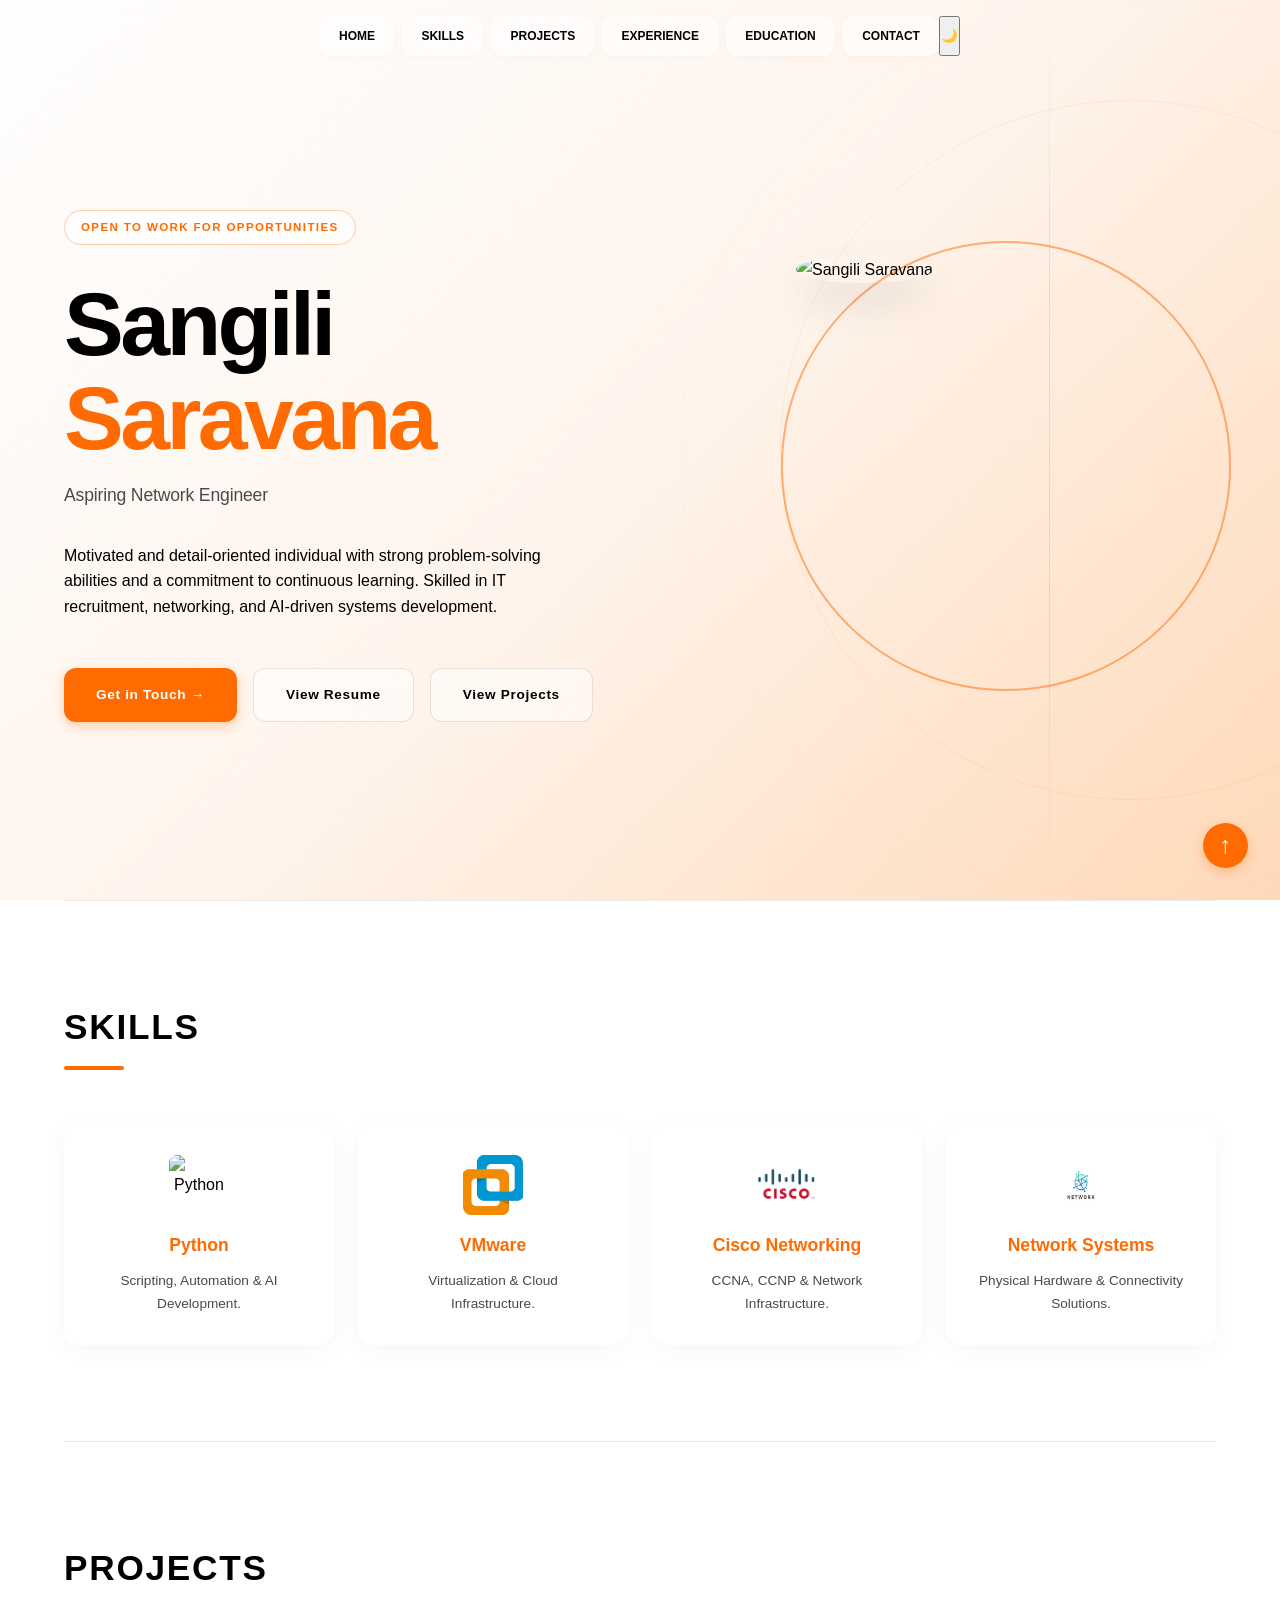
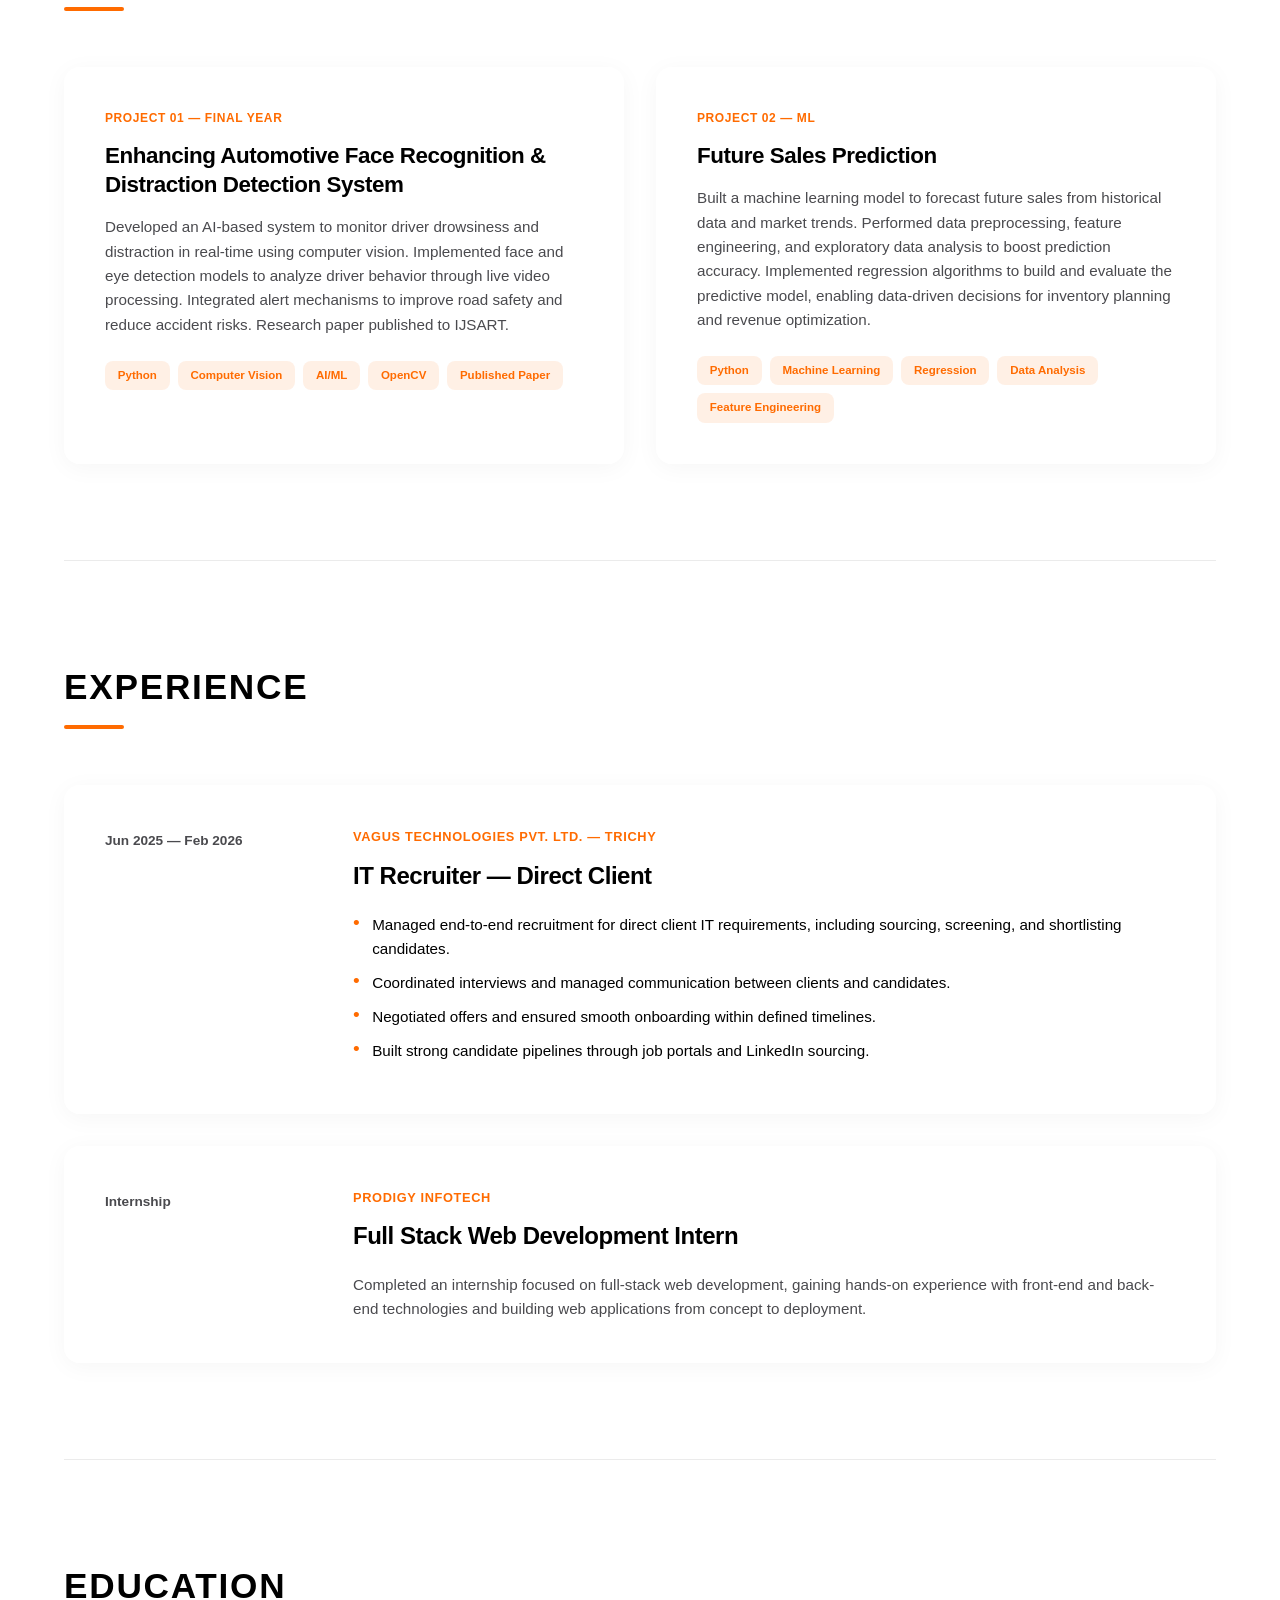
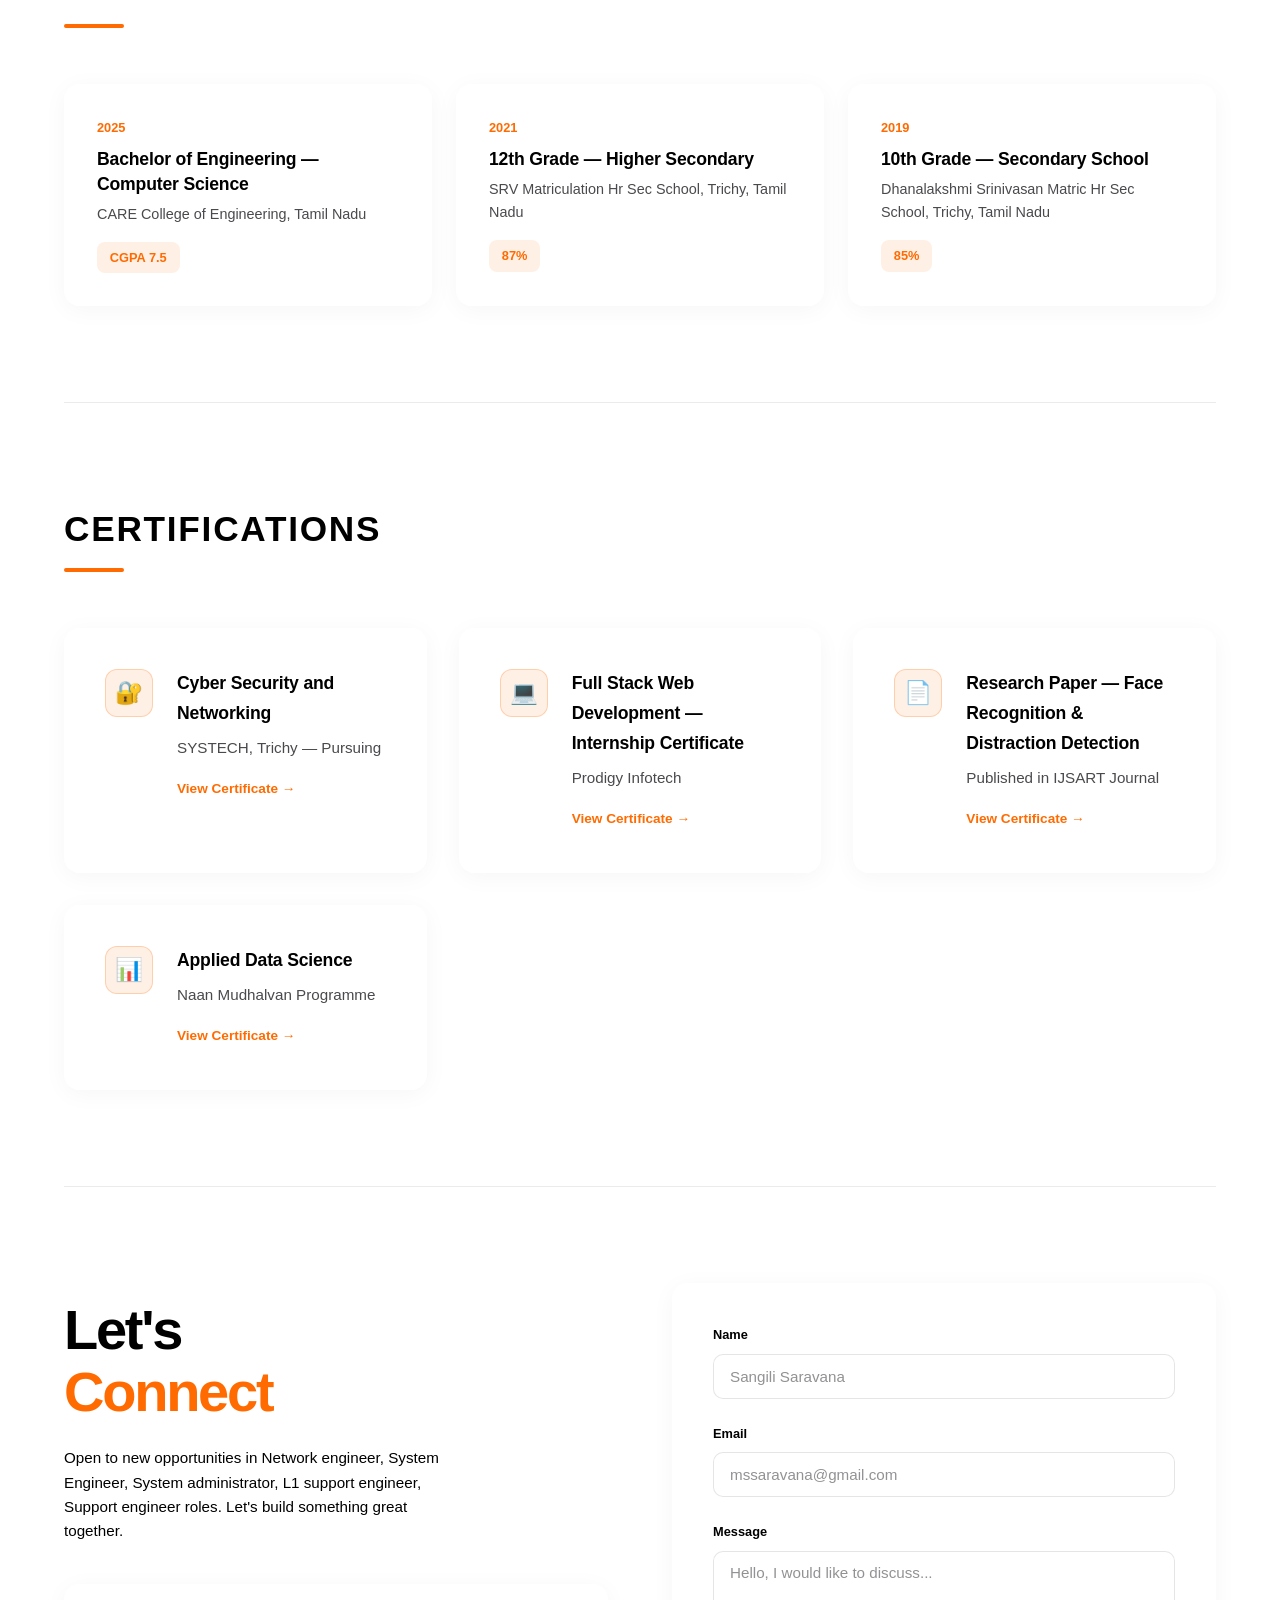
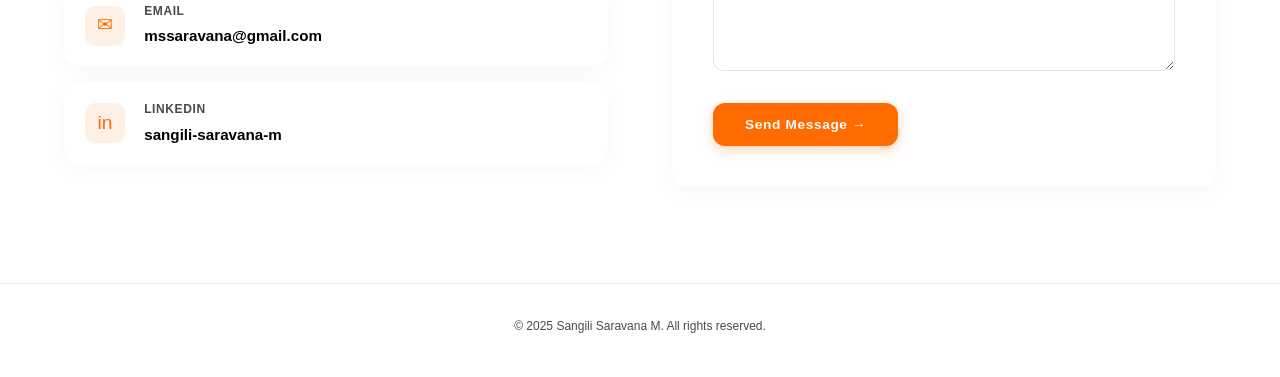
==== commit 5e904edc: "Update index.html" ====
--- a/index.html
+++ b/index.html
@@ -19,6 +19,7 @@
     <a href="#education">Education</a>
     <a href="#contact">Contact</a>
   </div>
+  <button id="theme-toggle" class="theme-btn">🌙</button>
 </nav>
 
 <section id="Home" class="hero">
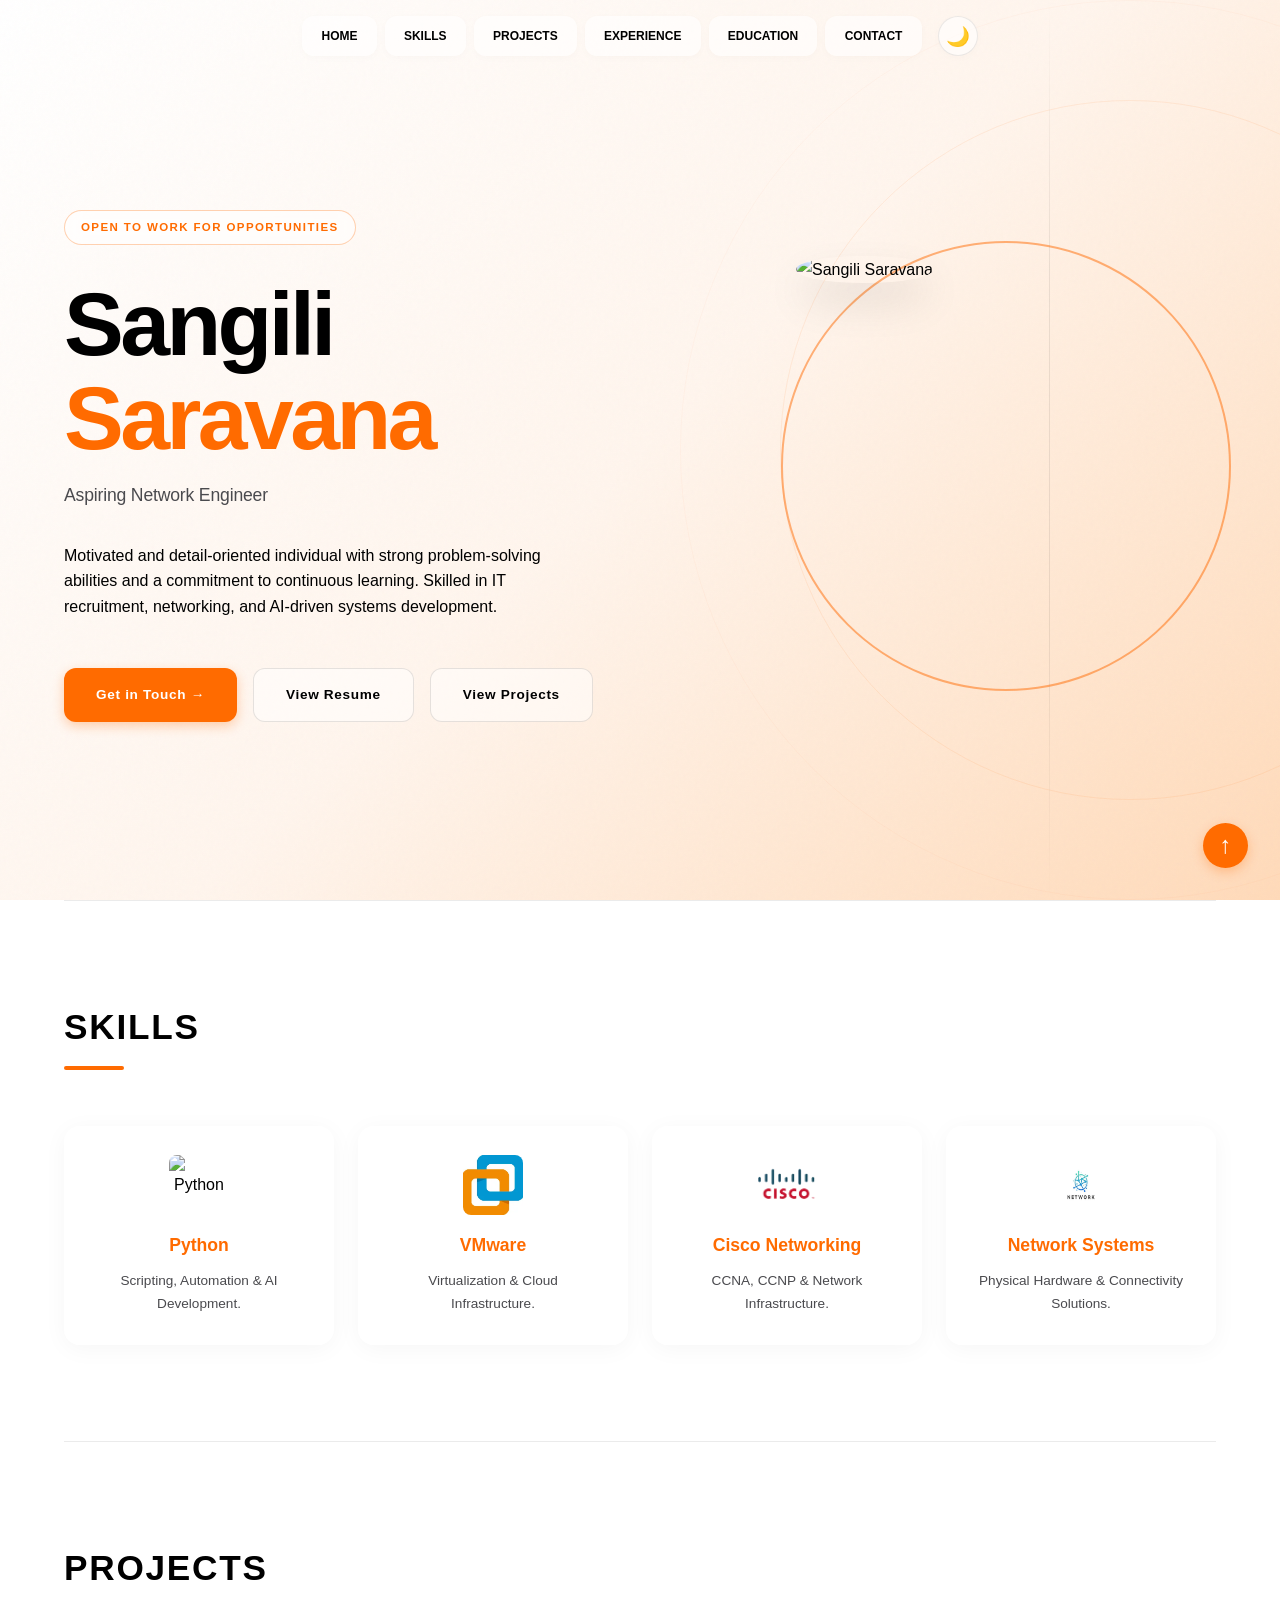
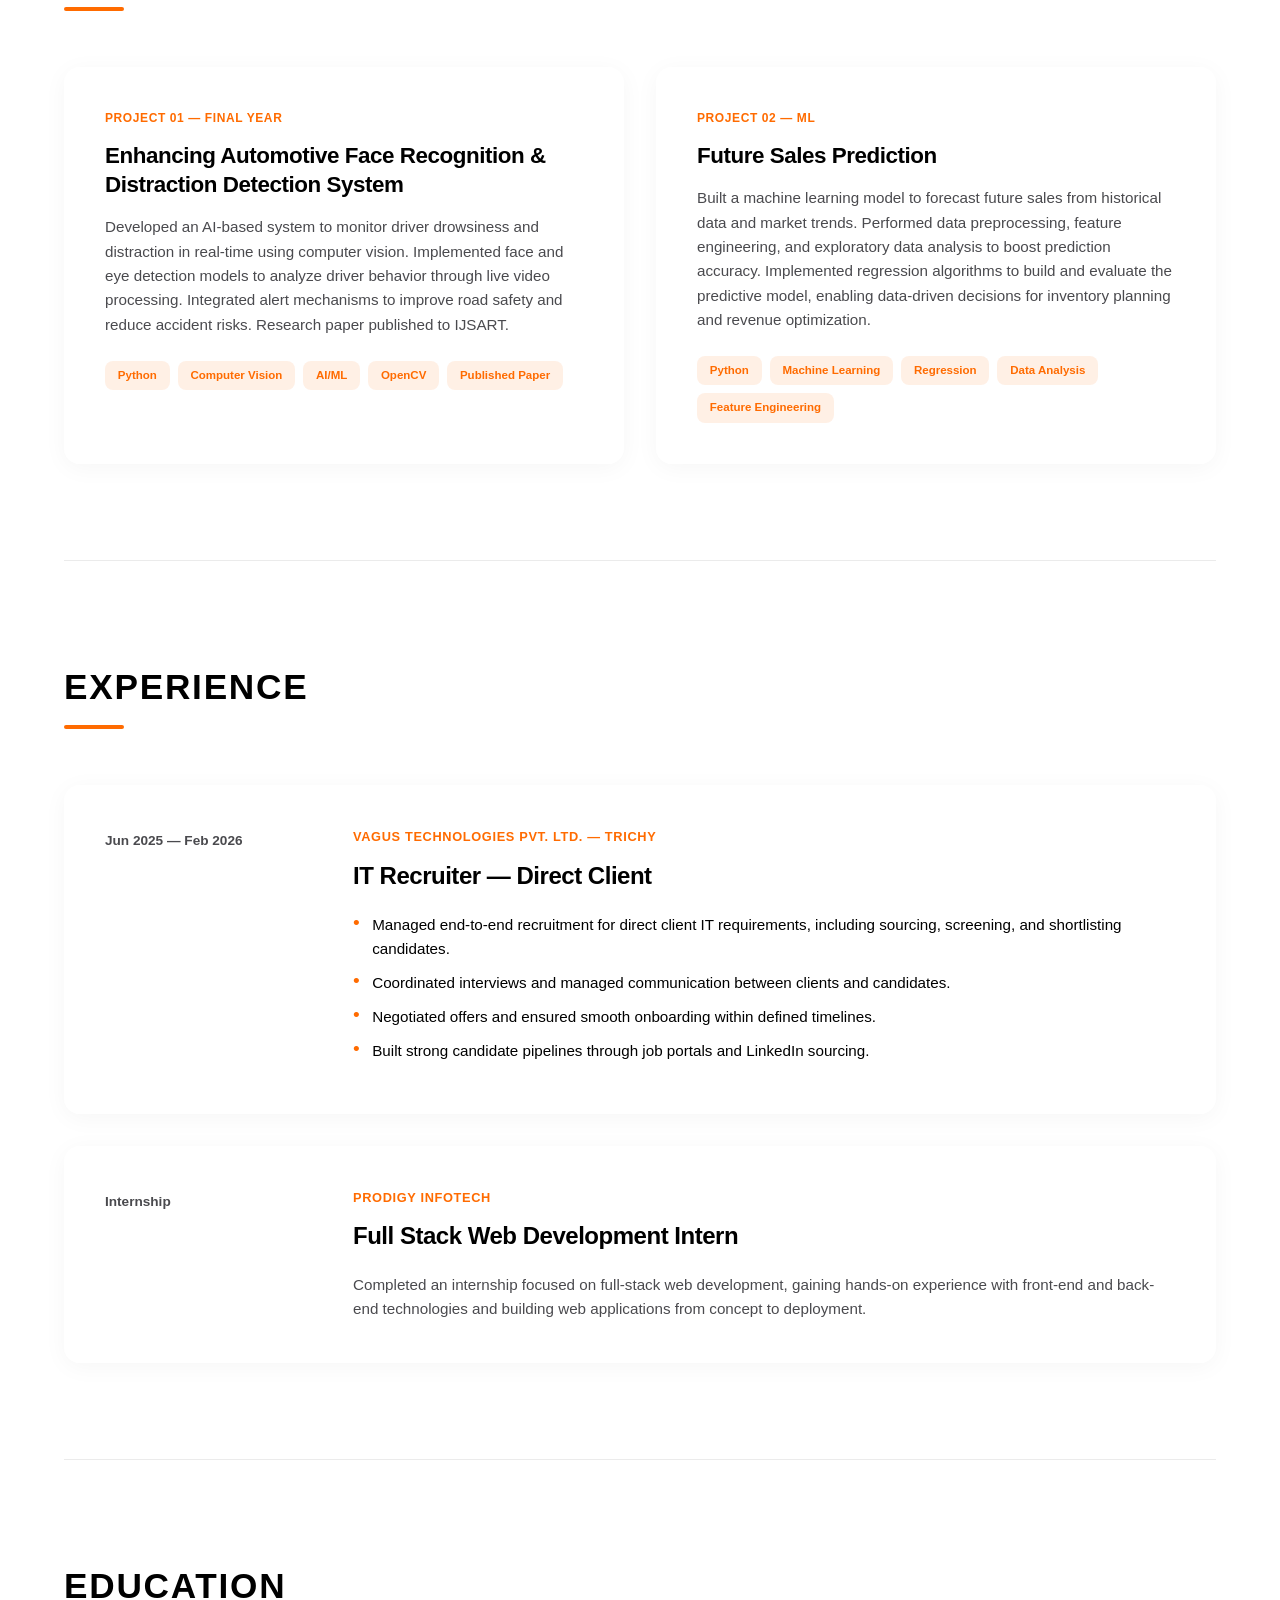
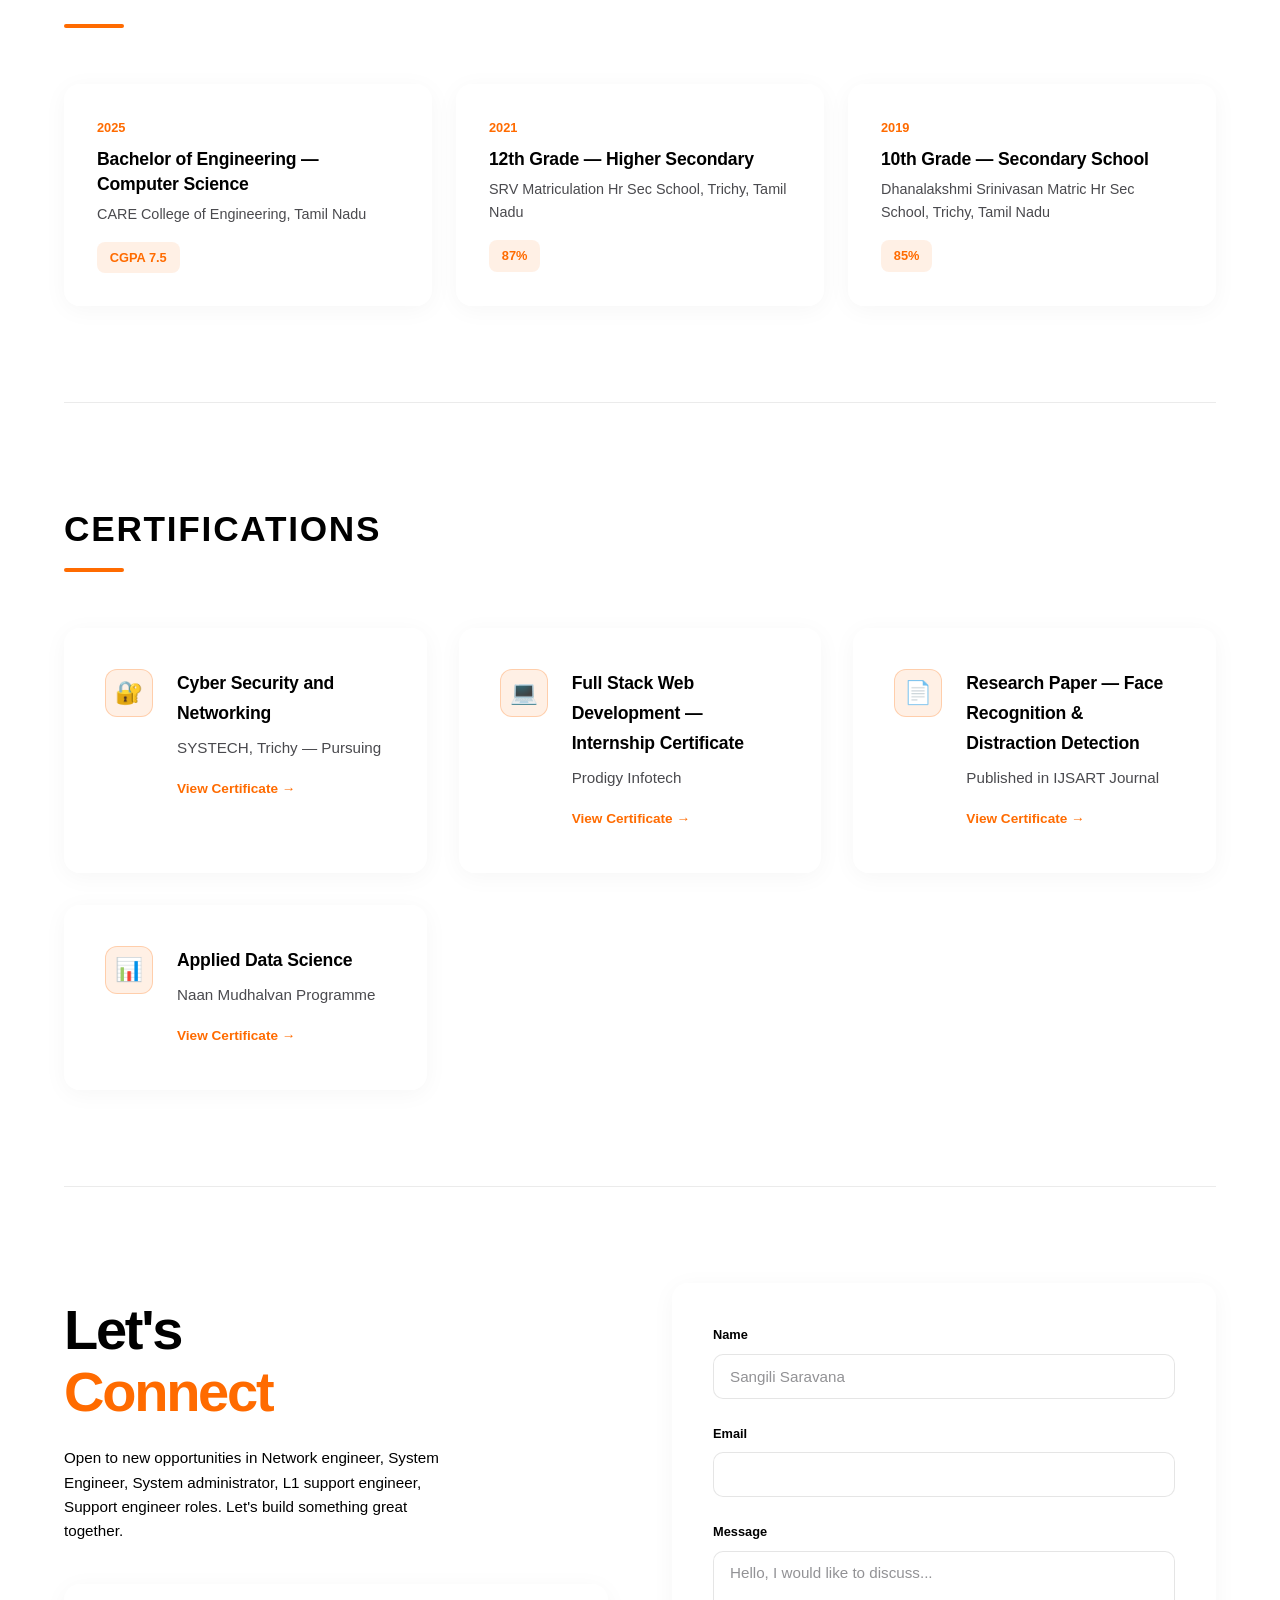
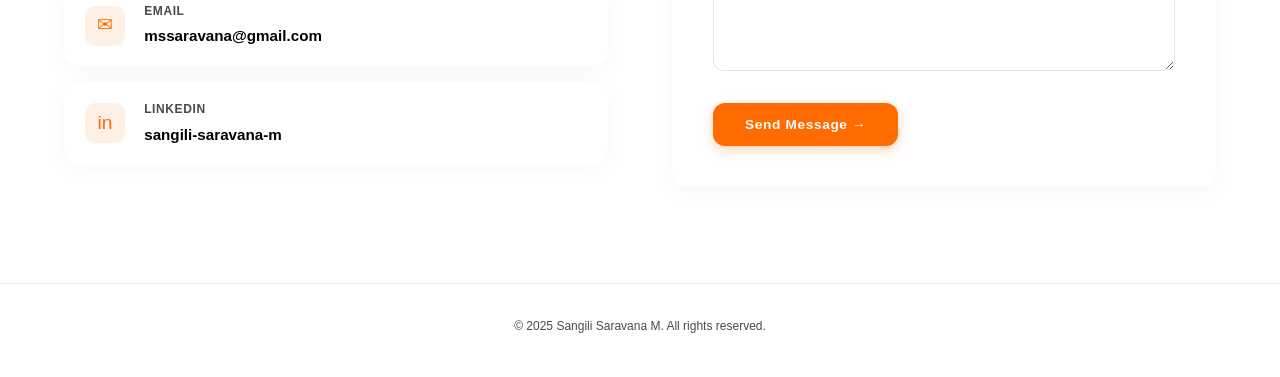
==== commit a57e5280: "Update index.html" ====
--- a/index.html
+++ b/index.html
@@ -275,7 +275,7 @@
 
   <div class="form-group">
     <label class="form-label" for="email">Email</label>
-    <input type="email" id="email" name="email" class="form-input" placeholder="mssaravana@gmail.com" required>
+    <input type="email" id="email" name="email" class="form-input" required>
   </div>
 
   <div class="form-group">
--- a/style.css
+++ b/style.css
@@ -13,8 +13,51 @@
     --muted: #4a4a4e;       /* Darker grey */
     --card-bg: rgba(255, 255, 255, 0.65);
   }
-
-  html { scroll-behavior: smooth; }
+  /* DARK MODE VARIABLES */
+body.dark-mode {
+  --bg-gradient: linear-gradient(135deg, #121212 0%, #1e1e1e 50%, #2a1b12 100%);
+  --bg2: rgba(0, 0, 0, 0.4);
+  --bg3: rgba(0, 0, 0, 0.8);
+  --border: rgba(255, 255, 255, 0.1);
+  --accent: #FF8C33;
+  --accent2: #FF6B00;
+  --text: #ffffff;
+  --muted: #a0a0a5;
+  --card-bg: rgba(30, 30, 30, 0.65);
+}
+
+/* THEME TOGGLE BUTTON STYLES */
+.theme-btn {
+  background: rgba(255, 255, 255, 0.6);
+  border: 1px solid var(--border);
+  border-radius: 50%;
+  width: 40px;
+  height: 40px;
+  cursor: pointer;
+  font-size: 1.2rem;
+  display: flex;
+  align-items: center;
+  justify-content: center;
+  transition: all 0.3s ease;
+  box-shadow: 0 2px 8px rgba(0,0,0,0.02);
+  margin-left: 1rem;
+}
+
+.theme-btn:hover {
+  background: var(--accent);
+  transform: translateY(-2px);
+}
+
+body.dark-mode .theme-btn {
+  background: rgba(255, 255, 255, 0.1);
+}
+
+body.dark-mode .nav-links a {
+  background: rgba(255, 255, 255, 0.1);
+}
+/* --- END OF NEW CSS --- */
+
+html { scroll-behavior: smooth; }
 
   body {
     font-family: -apple-system, BlinkMacSystemFont, "SF Pro Display", "San Francisco", "Helvetica Neue", Helvetica, Arial, sans-serif;
@@ -811,4 +854,5 @@
       width: 100%;
       justify-content: center;
     }
-  }+
+  }
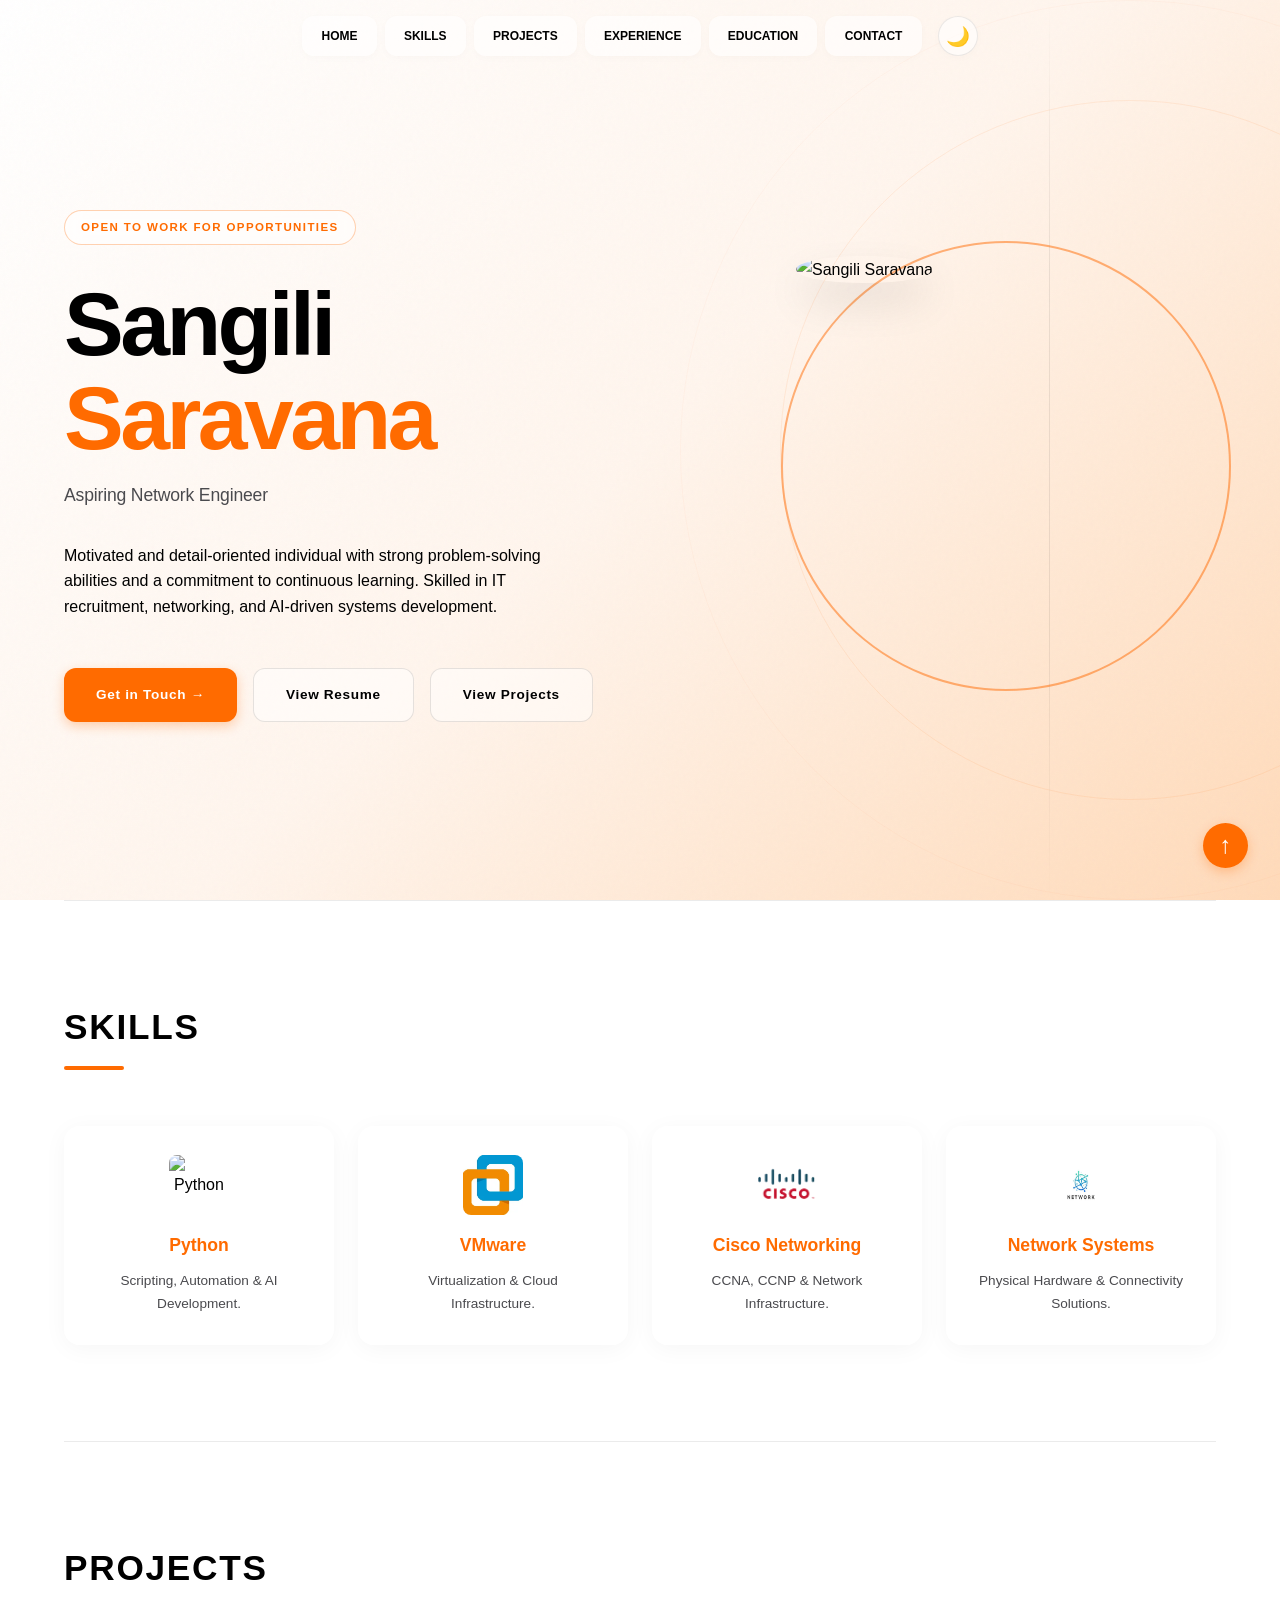
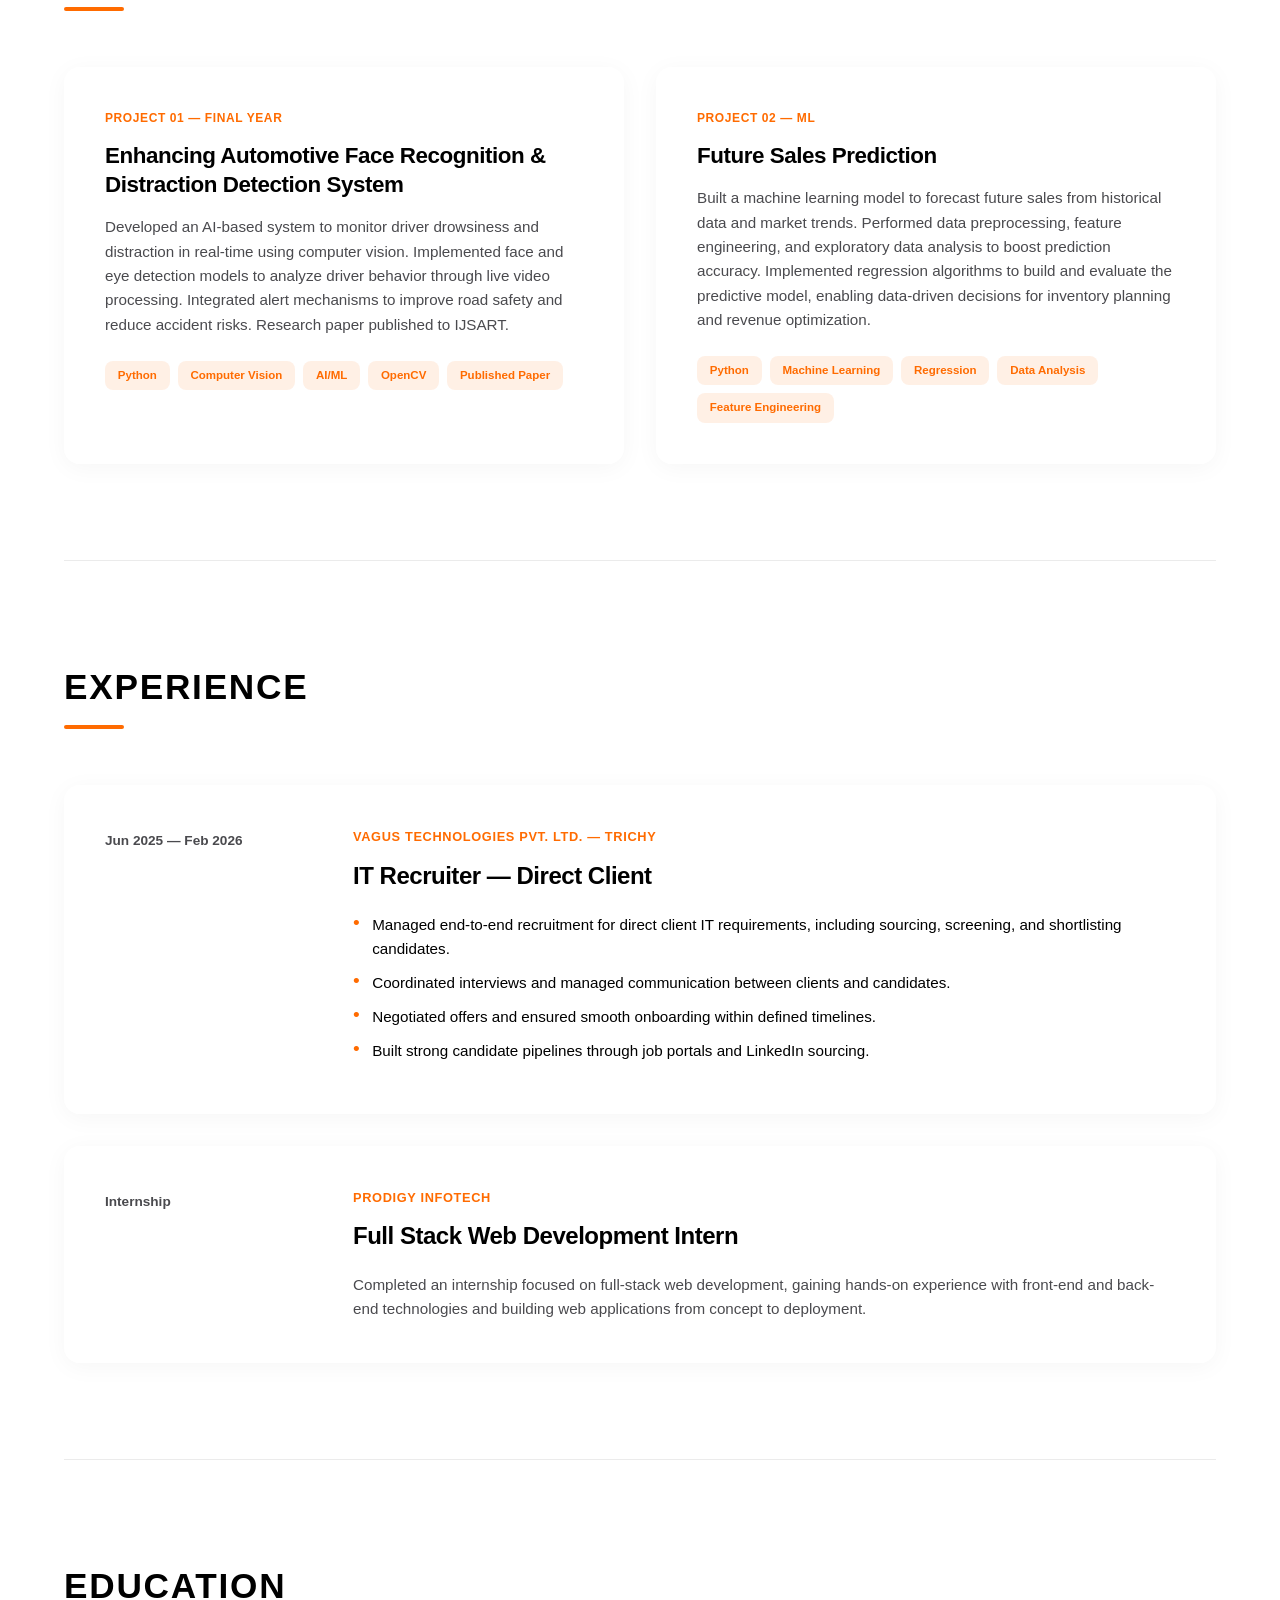
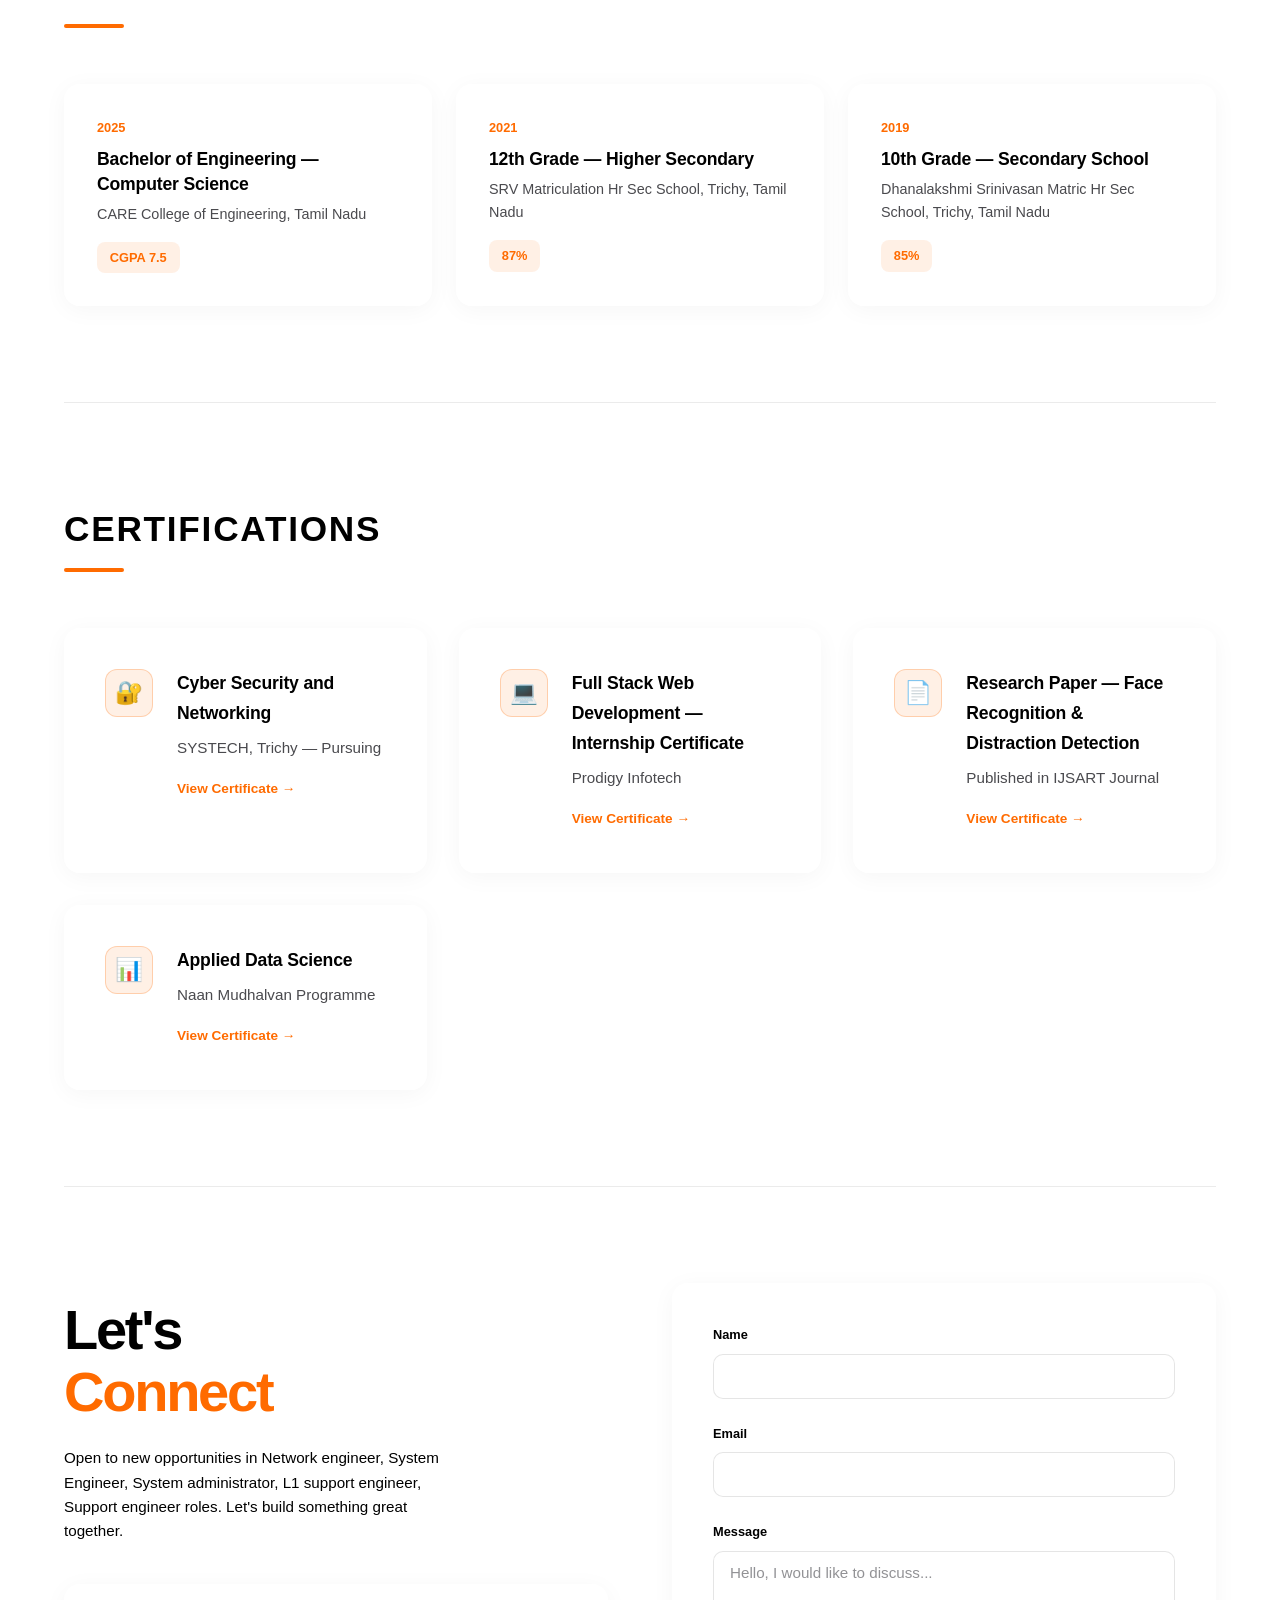
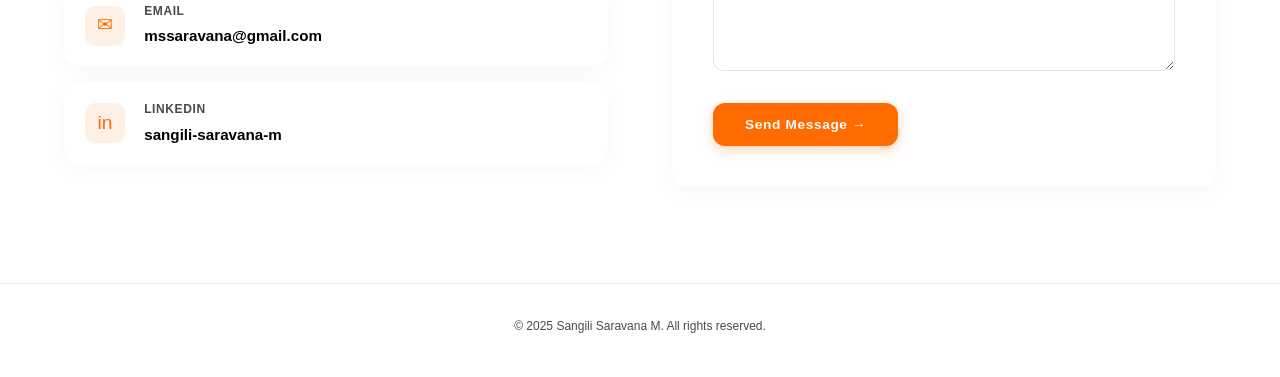
==== commit fba7f6bf: "Update index.html" ====
--- a/index.html
+++ b/index.html
@@ -270,7 +270,7 @@
 
   <div class="form-group">
     <label class="form-label" for="name">Name</label>
-    <input type="text" id="name" name="name" class="form-input" placeholder="Sangili Saravana" required>
+    <input type="text" id="name" name="name" class="form-input" required>
   </div>
 
   <div class="form-group">
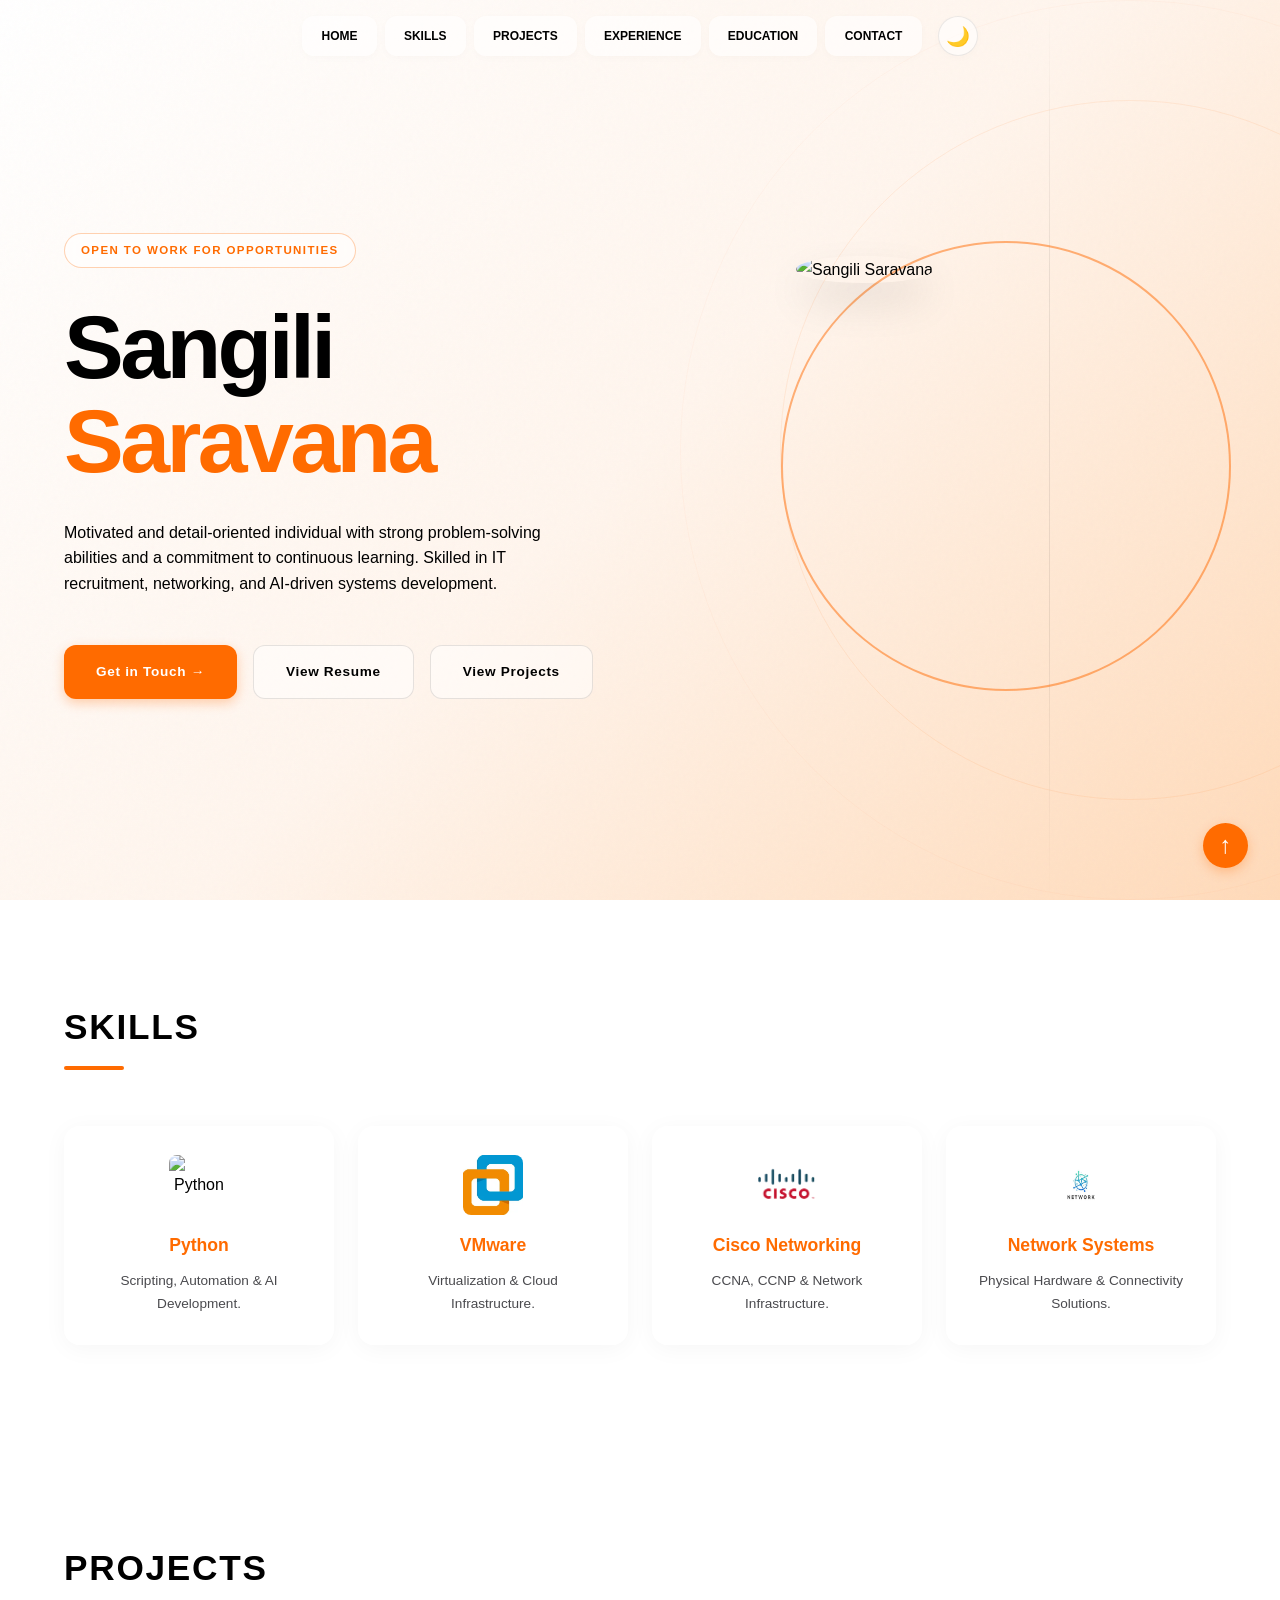
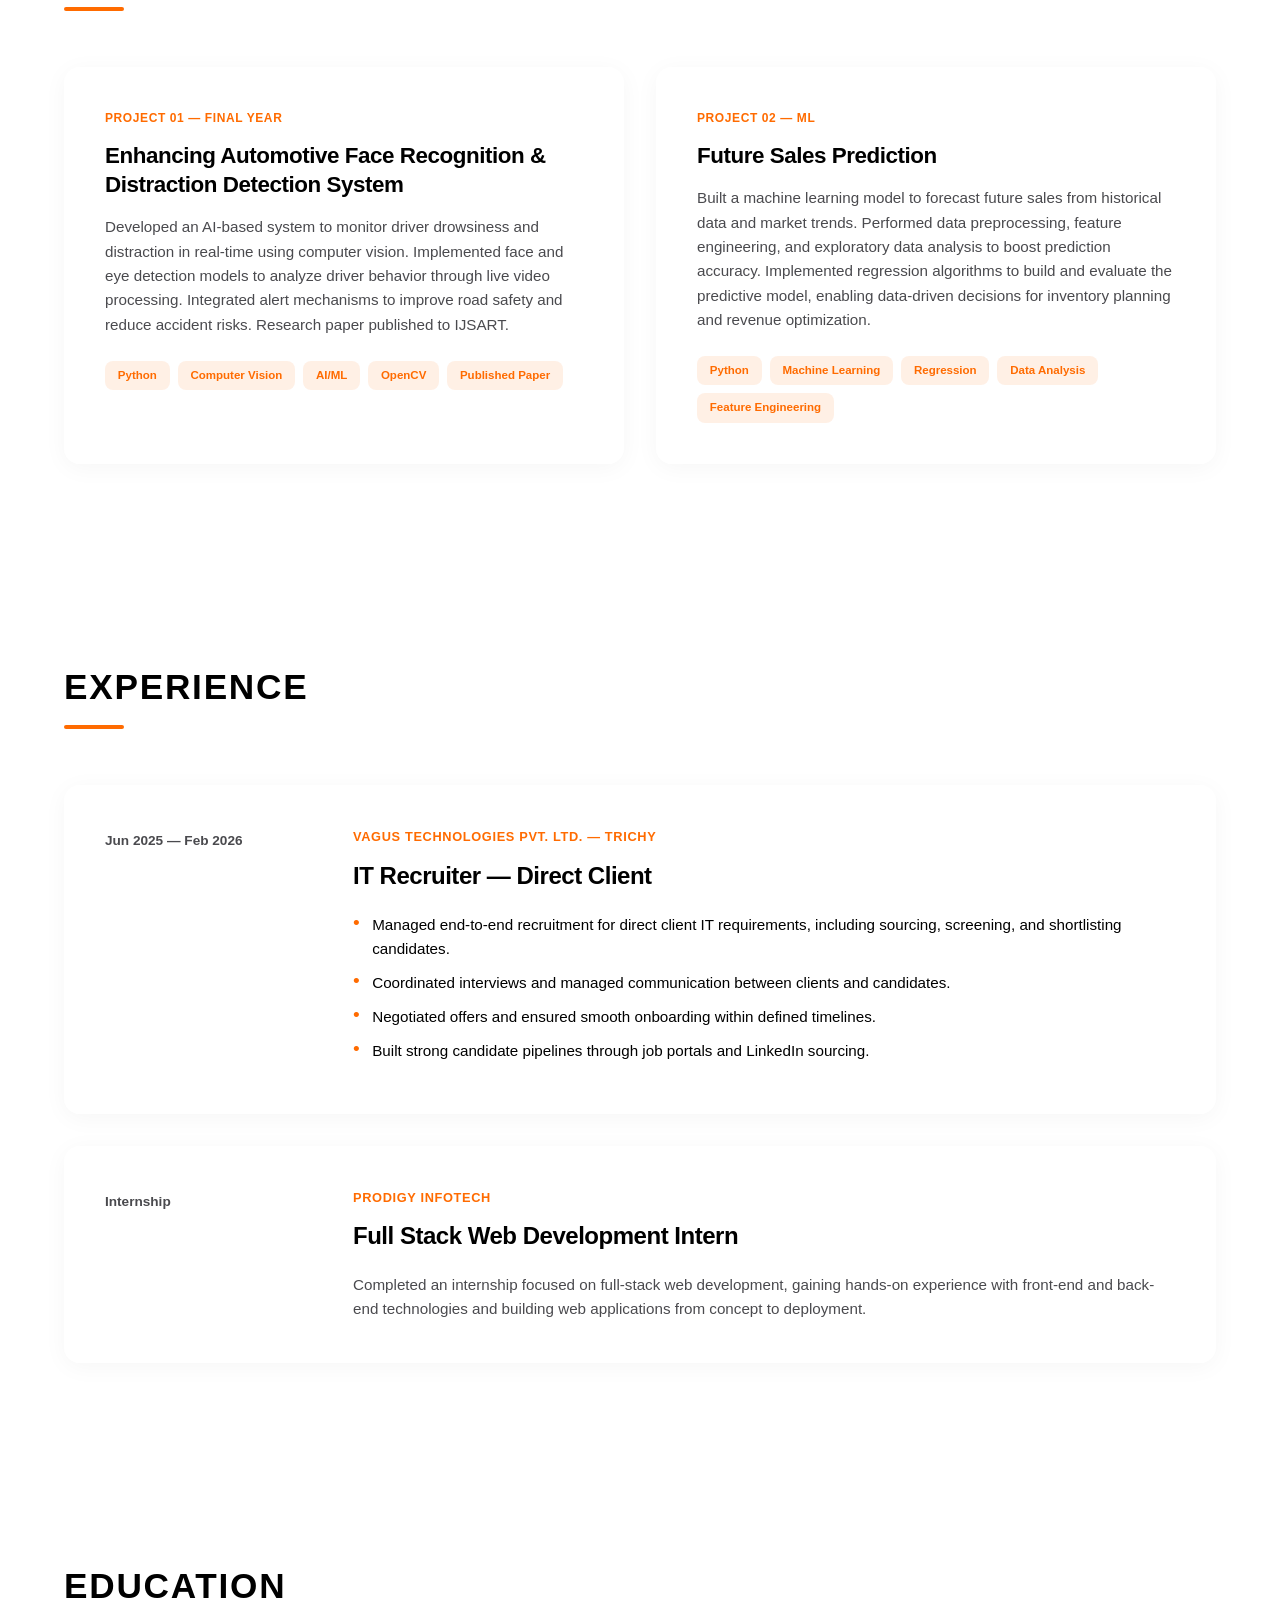
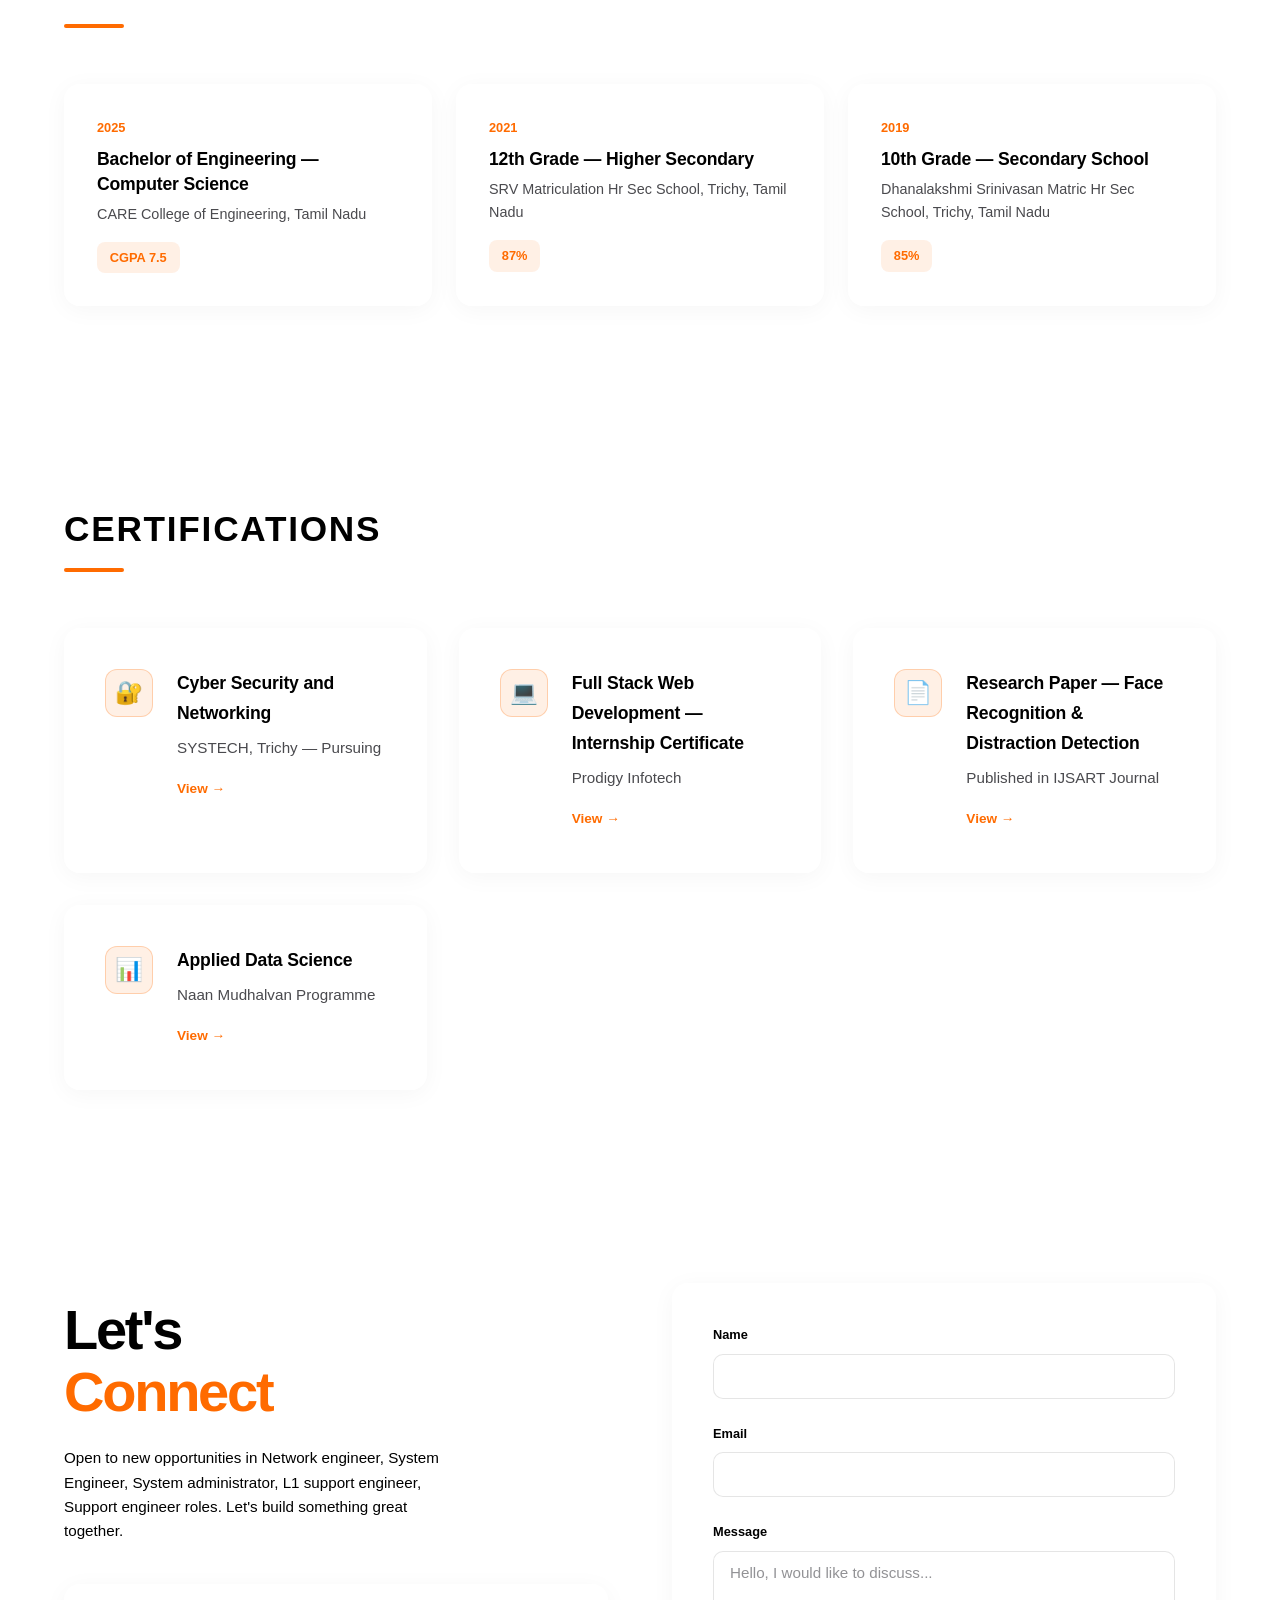
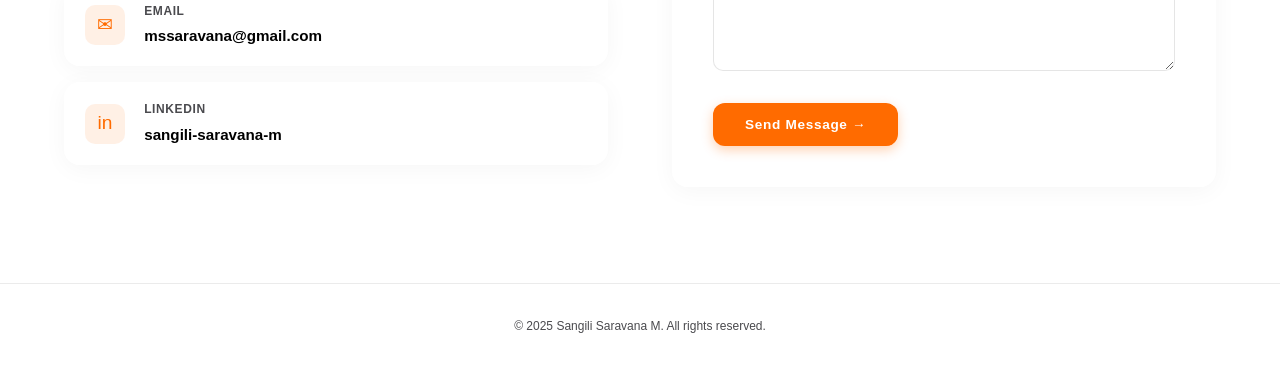
==== commit 75c1df63: "Update index.html" ====
--- a/index.html
+++ b/index.html
@@ -5,7 +5,9 @@
 <meta name="viewport" content="width=device-width, initial-scale=1.0">
 <title>Sangili Saravana M — Portfolio</title>
 <link rel="stylesheet" href="style.css">
-
+<link rel="preconnect" href="https://fonts.googleapis.com">
+<link rel="preconnect" href="https://fonts.gstatic.com" crossorigin>
+<link href="https://fonts.googleapis.com/css2?family=Montserrat:ital,wght@0,400..800;1,400..800&family=Space+Grotesk:wght@400..700&display=swap" rel="stylesheet">
 </head>
 <body>
 
@@ -30,7 +32,7 @@
   <div class="hero-content">
     <div class="hero-tag">Open to Work for Opportunities</div>
     <h1 class="hero-name">Sangili<br><span>Saravana</span></h1>
-    <p class="hero-role">Aspiring Network Engineer</p>
+    <p class="hero-role"><span id="typewriter-text"></span><span class="cursor"></span></p>
     <p class="hero-summary">
       Motivated and detail-oriented individual with strong problem-solving abilities and a commitment to continuous learning. Skilled in IT recruitment, networking, and AI-driven systems development.
     </p>
@@ -201,7 +203,7 @@
       <div class="cert-content">
         <div class="cert-name">Cyber Security and Networking</div>
         <div class="cert-org">SYSTECH, Trichy — Pursuing</div>
-        <a href="#" target="_blank" class="btn-cert">View Certificate →</a>
+        <a href="#" target="_blank" class="btn-cert">View →</a>
       </div>
     </div>
 
@@ -210,7 +212,7 @@
       <div class="cert-content">
         <div class="cert-name">Full Stack Web Development — Internship Certificate</div>
         <div class="cert-org">Prodigy Infotech</div>
-        <a href="#" target="_blank" class="btn-cert">View Certificate →</a>
+        <a href="https://prodigyinfotech.dev/verify?cin=PIT/JUL24/13592" target="_blank" class="btn-cert">View →</a>
       </div>
     </div>
 
@@ -219,7 +221,7 @@
       <div class="cert-content">
         <div class="cert-name">Research Paper — Face Recognition &amp; Distraction Detection</div>
         <div class="cert-org">Published in IJSART Journal</div>
-        <a href="#" target="_blank" class="btn-cert">View Certificate →</a>
+        <a href="https://www.ijsart.com/enhancing-automative-face-recognition-and-with-distraction-detection-system-102895" target="_blank" class="btn-cert">View →</a>
       </div>
     </div>
 
@@ -228,7 +230,7 @@
       <div class="cert-content">
         <div class="cert-name">Applied Data Science</div>
         <div class="cert-org">Naan Mudhalvan Programme</div>
-        <a href="#" target="_blank" class="btn-cert">View Certificate →</a>
+        <a href="#" target="_blank" class="btn-cert">View →</a>
       </div>
     </div>
   </div>
--- a/style.css
+++ b/style.css
@@ -1,4 +1,4 @@
-  *, *::before, *::after { box-sizing: border-box; margin: 0; padding: 0; }
+   *, *::before, *::after { box-sizing: border-box; margin: 0; padding: 0; }
 
   /* macOS STYLE BLACK & ORANGE THEME */
   :root {
@@ -854,5 +854,121 @@
       width: 100%;
       justify-content: center;
     }
-
-  }
+  }
+ /* =========================================
+   NEW ANIMATIONS
+   ========================================= */
+
+/* 1. SCROLL REVEAL ANIMATION */
+.reveal-item {
+  opacity: 0;
+  transform: translateY(40px);
+  transition: opacity 0.8s ease-out, transform 0.8s ease-out;
+}
+
+.reveal-item.active {
+  opacity: 1;
+  transform: translateY(0);
+}
+
+/* 2. FLOATING HERO IMAGE */
+@keyframes float {
+  0% { transform: translateY(0px); }
+  50% { transform: translateY(-15px); }
+  100% { transform: translateY(0px); }
+}
+
+/* This adds the float animation to your existing hero image */
+.hero-image {
+  animation: float 6s ease-in-out infinite !important;
+}
+
+/* 3. GLASS SHINE HOVER EFFECT */
+.glass-card {
+  position: relative;
+  overflow: hidden;
+}
+
+.glass-card::before {
+  content: '';
+  position: absolute;
+  top: 0;
+  left: -100%;
+  width: 50%;
+  height: 100%;
+  background: linear-gradient(to right, rgba(255,255,255,0) 0%, rgba(255,255,255,0.3) 50%, rgba(255,255,255,0) 100%);
+  transform: skewX(-25deg);
+  transition: left 0.7s ease;
+  z-index: 1;
+  pointer-events: none;
+}
+
+.glass-card:hover::before {
+  left: 125%;
+}
+
+
+/* 4. SECTION HEADER SLIDE-IN */
+.reveal-left {
+  opacity: 0;
+  transform: translateX(-50px);
+  transition: opacity 0.8s ease-out, transform 0.8s ease-out;
+}
+
+.reveal-left.active {
+  opacity: 1;
+  transform: translateX(0);
+}
+
+/* 5. SECTION DIVIDER EXPAND (Line Drawing Effect) */
+.reveal-scale {
+  transform: scaleX(0);
+  transform-origin: center; /* Expands from the middle outwards */
+  transition: transform 1s cubic-bezier(0.22, 1, 0.36, 1);
+}
+
+.reveal-scale.active {
+  transform: scaleX(1);
+}
+
+/* 6. SKILL ICON BOUNCE */
+.skill-item img {
+  transition: transform 0.4s cubic-bezier(0.175, 0.885, 0.32, 1.275); /* Bouncy transition */
+}
+
+.skill-item:hover img {
+  transform: scale(1.2) translateY(-8px) rotate(5deg);
+}
+
+/* 7. BUTTON PULSE GLOW */
+@keyframes pulse-glow {
+  0% { box-shadow: 0 0 0 0 rgba(255, 107, 0, 0.6); }
+  70% { box-shadow: 0 0 0 15px rgba(255, 107, 0, 0); }
+  100% { box-shadow: 0 0 0 0 rgba(255, 107, 0, 0); }
+}
+
+.btn-primary {
+  animation: pulse-glow 2.5s infinite;
+}
+
+/* 8. STICKY NAVBAR ANIMATION */
+nav.scrolled {
+  position: absolute; /* This makes it follow you when scrolling */
+  top: 0;
+  width: 100%;
+  z-index: 1000;
+  background: rgba(255, 255, 255, 0.8);
+  backdrop-filter: blur(12px);
+  -webkit-backdrop-filter: blur(12px);
+  box-shadow: 0 4px 30px rgba(0, 0, 0, 0.05);
+  animation: navSlideDown 0.5s ease-out;
+}
+
+body.dark-mode nav.scrolled {
+  background: rgba(30, 30, 30, 0.8);
+}
+
+@keyframes navSlideDown {
+  from { transform: translateY(-100%); }
+  to { transform: translateY(0); }
+}
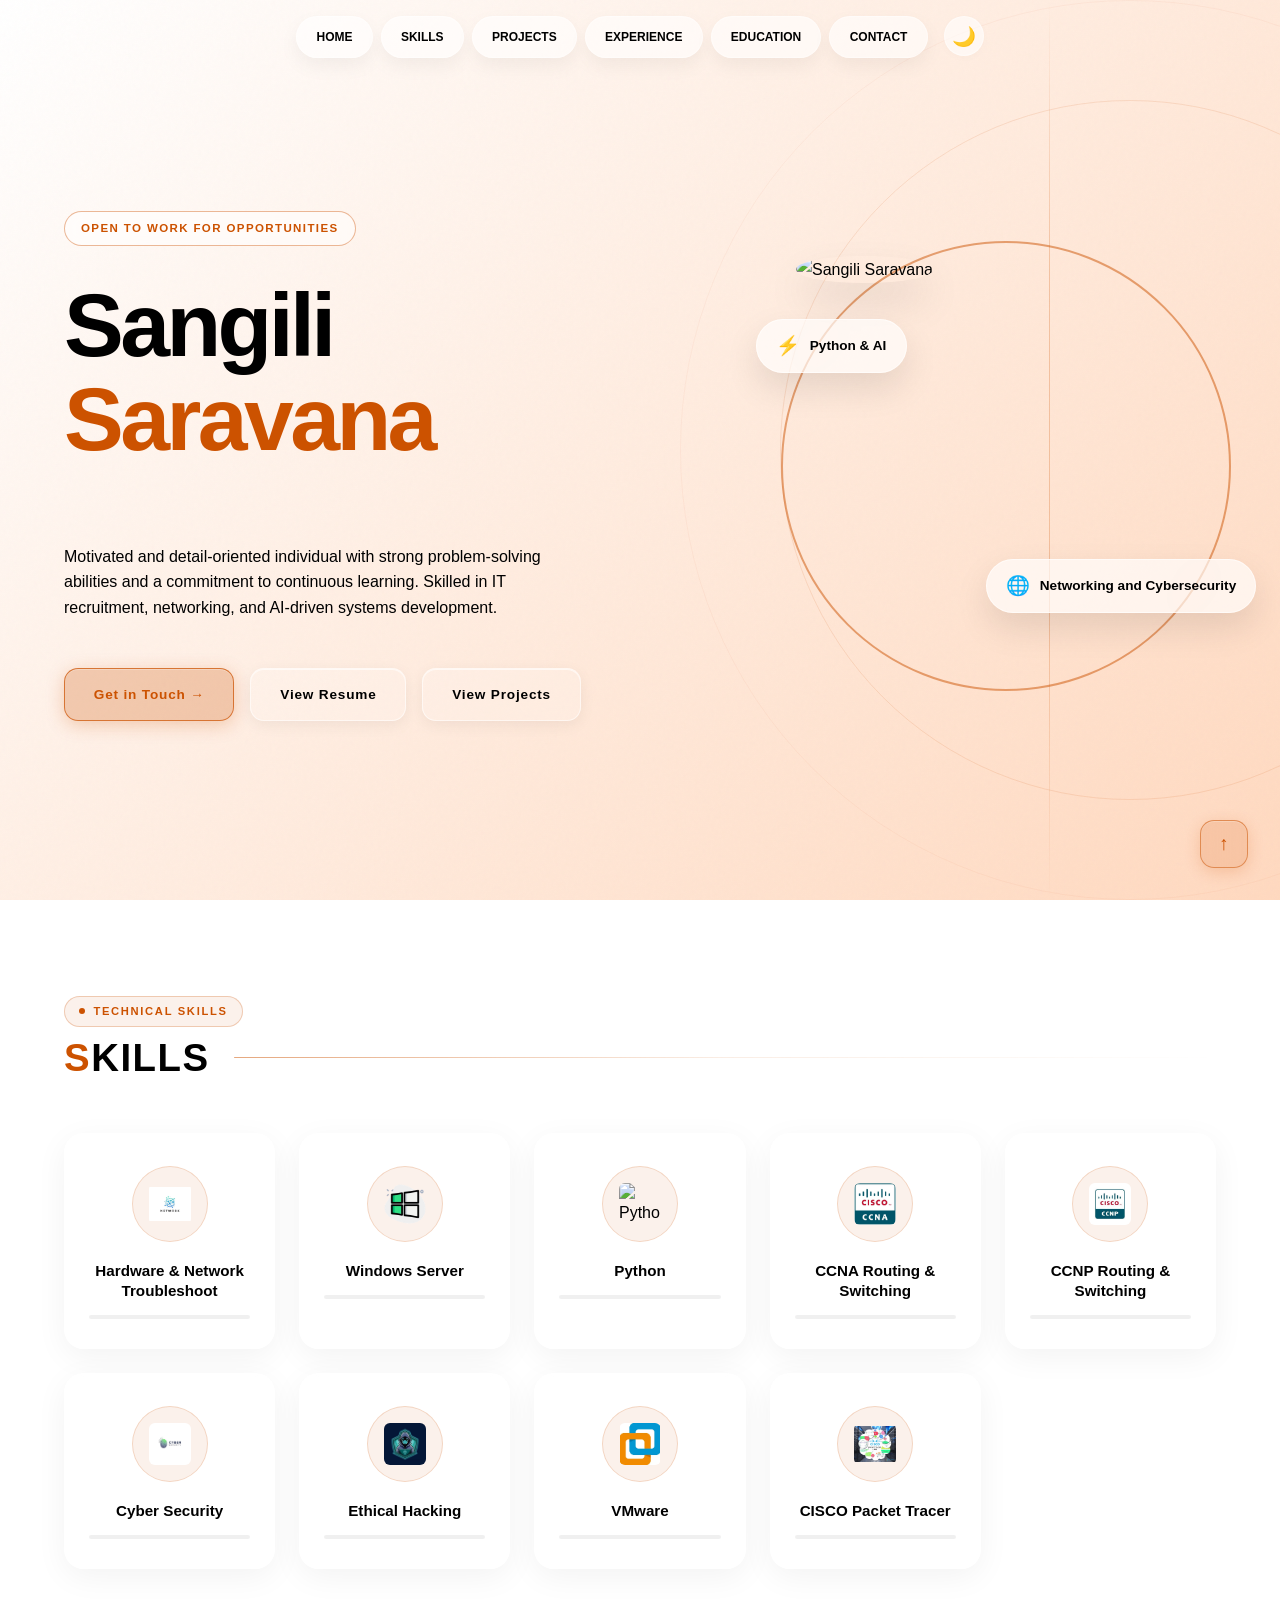
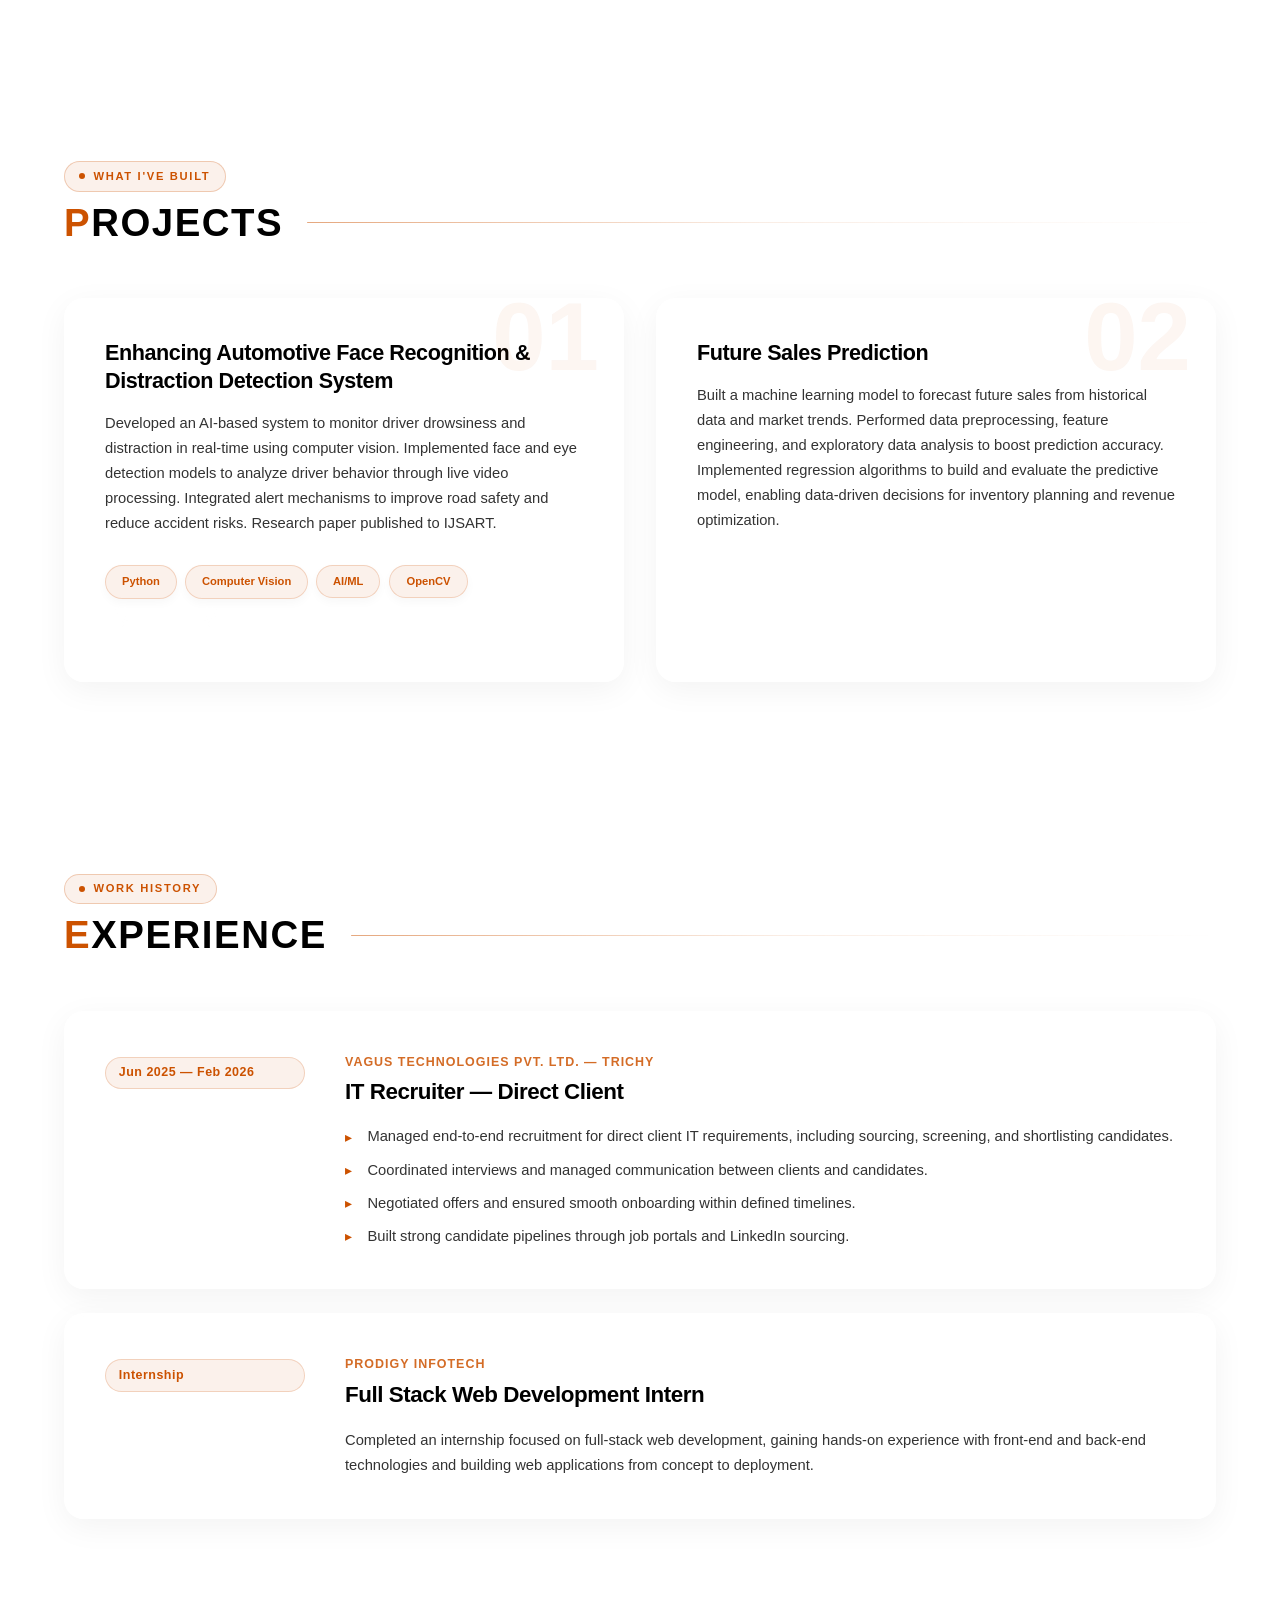
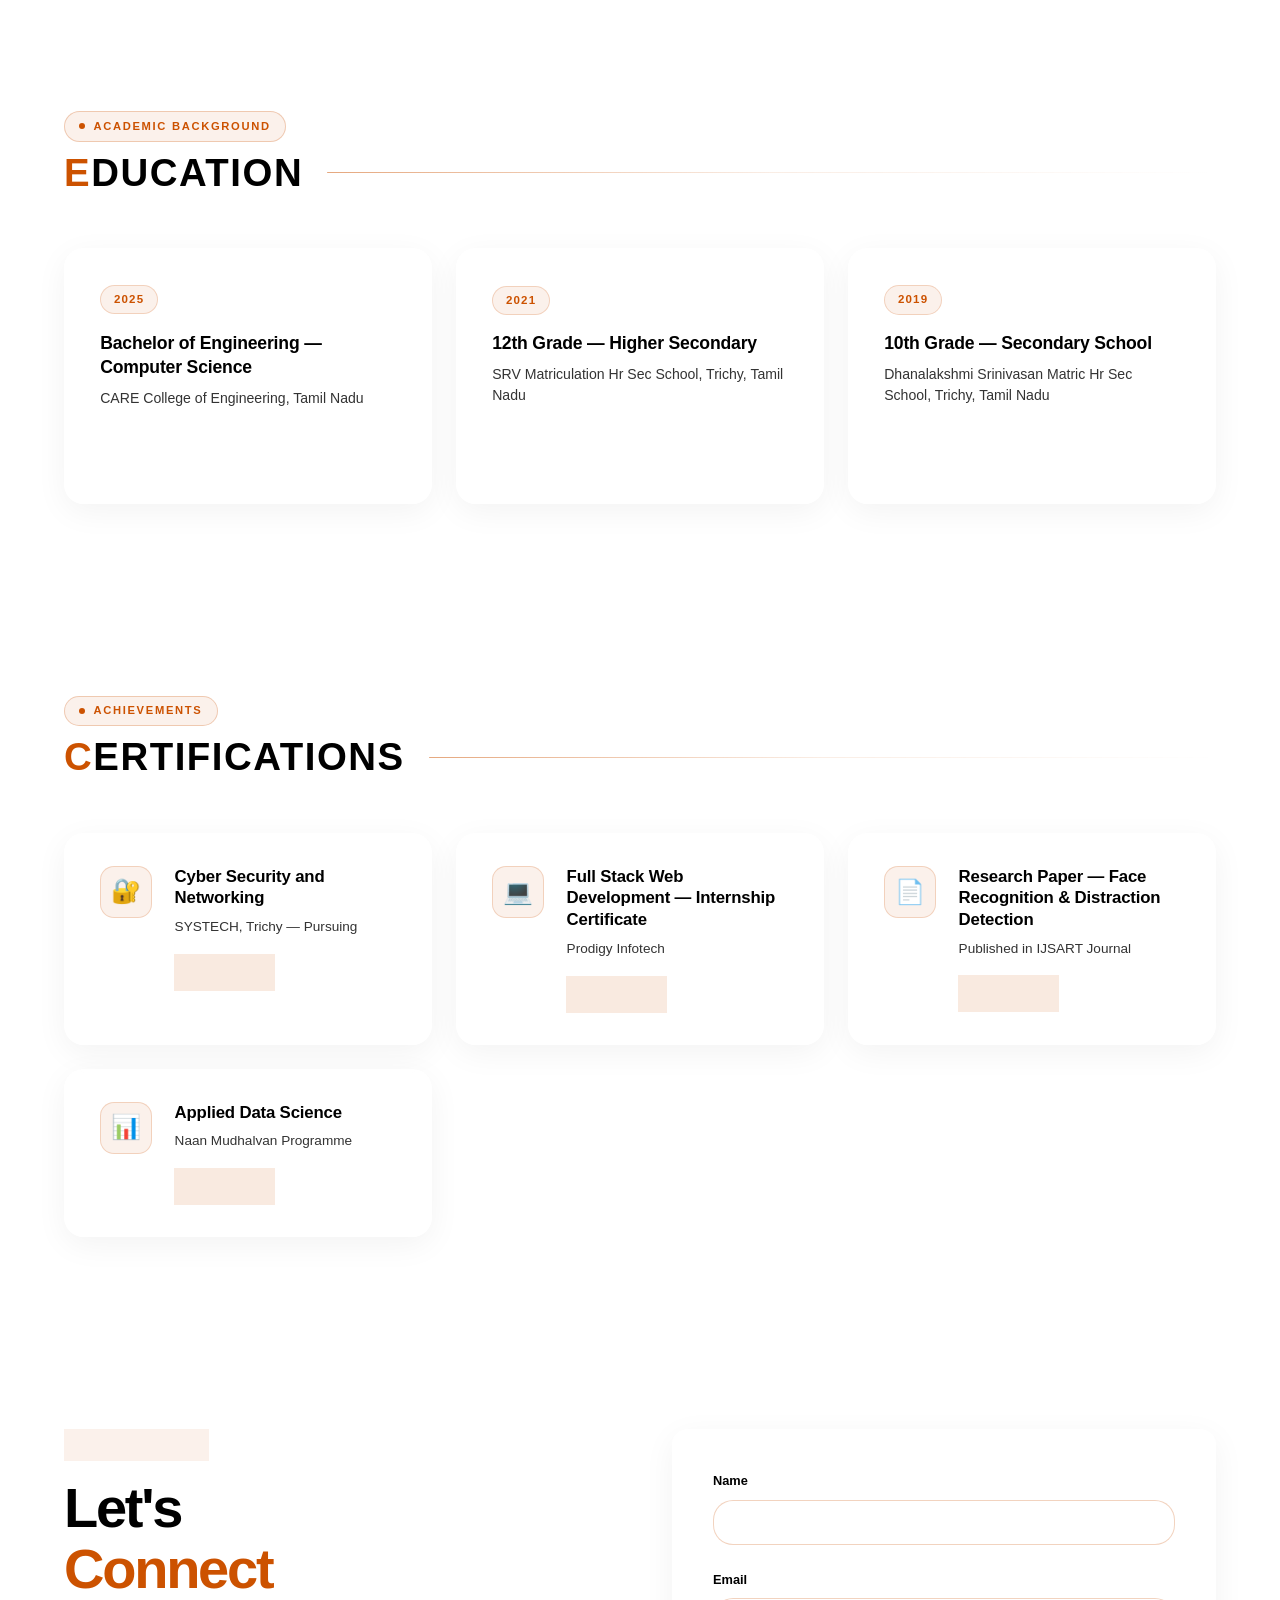
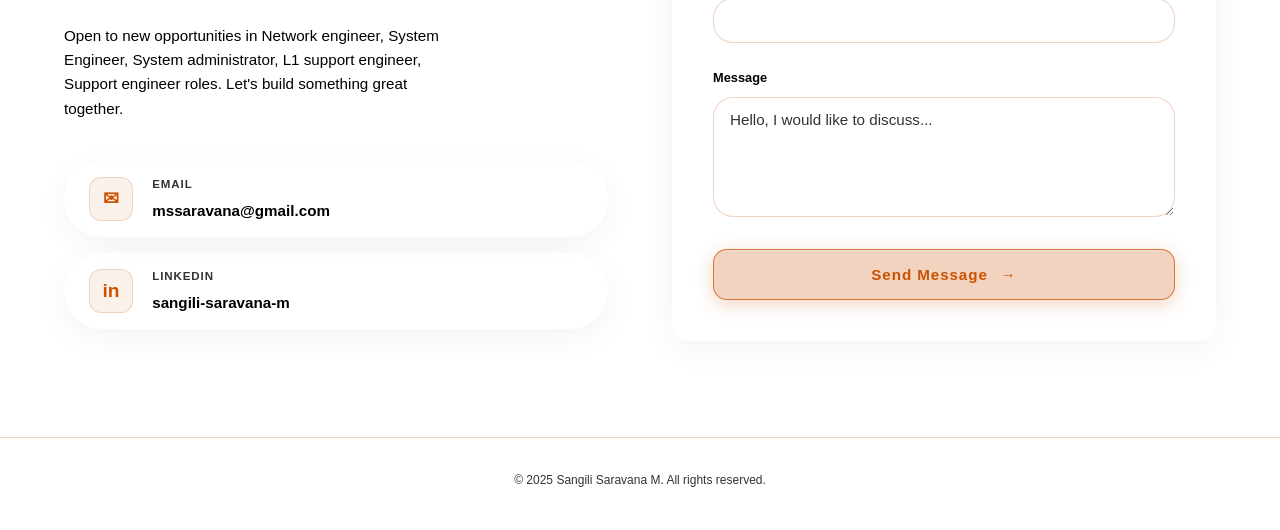
==== commit 41ace445: "Update index.html" ====
--- a/index.html
+++ b/index.html
@@ -43,9 +43,17 @@
     </div>
   </div>
 
-  <div class="hero-image-wrapper">
+<div class="hero-image-wrapper">
     <div class="hero-image-backdrop"></div>
     <img src="profile12.png" alt="Sangili Saravana" class="hero-image">
+
+    <!-- Puthu Floating Motion Cards -->
+    <div class="hero-badge badge-1 glass-card">
+      <span style="font-size: 1.2rem;">⚡</span> Python & AI
+    </div>
+    <div class="hero-badge badge-2 glass-card">
+      <span style="font-size: 1.2rem;">🌐</span> Networking and Cybersecurity
+    </div>
   </div>
 </section>
 
@@ -53,48 +61,94 @@
 
 <section id="skills">
   <div class="section-header">
-    <span class="section-num"></span>
-    <h2 class="section-title">Skills</h2>
+    <span class="section-num">Technical Skills</span>
+    <div class="section-title-row">
+      <h2 class="section-title">Skills</h2>
+      <div class="section-title-line"></div>
+    </div>
   </div>
 
   <div class="skills-grid">
     <div class="glass-card skill-item">
-      <img src="https://cdn-icons-png.flaticon.com/128/5968/5968350.png" alt="Python">
+      <div class="skill-icon-wrap">
+        <img src="global-network-connection-technology-communication-and-data-vector.webp" alt="Hardware & Networking">
+      </div>
+      <h3>Hardware & Network Troubleshoot</h3>
+      <div class="skill-bar-wrap"><div class="skill-bar" style="--skill-level: 88%"></div></div>
+    </div>
+    <div class="glass-card skill-item">
+      <div class="skill-icon-wrap">
+        <img src="ws.webp" alt="Windows Server">
+      </div>
+      <h3>Windows Server</h3>
+      <div class="skill-bar-wrap"><div class="skill-bar" style="--skill-level: 80%"></div></div>
+    </div>
+    <div class="glass-card skill-item">
+      <div class="skill-icon-wrap">
+        <img src="https://cdn-icons-png.flaticon.com/128/5968/5968350.png" alt="Python">
+      </div>
       <h3>Python</h3>
-      <p>Scripting, Automation & AI Development.</p>
-    </div>
-
-    <div class="glass-card skill-item">
-      <img src="OIP.webp" alt="VMware">
+      <div class="skill-bar-wrap"><div class="skill-bar" style="--skill-level: 75%"></div></div>
+    </div>
+    <div class="glass-card skill-item">
+      <div class="skill-icon-wrap">
+        <img src="2030089.jpg" alt="CCNA">
+      </div>
+      <h3>CCNA Routing & Switching</h3>
+      <div class="skill-bar-wrap"><div class="skill-bar" style="--skill-level: 90%"></div></div>
+    </div>
+    <div class="glass-card skill-item">
+      <div class="skill-icon-wrap">
+        <img src="2030052.jpg" alt="CCNP">
+      </div>
+      <h3>CCNP Routing & Switching</h3>
+      <div class="skill-bar-wrap"><div class="skill-bar" style="--skill-level: 72%"></div></div>
+    </div>
+    <div class="glass-card skill-item">
+      <div class="skill-icon-wrap">
+        <img src="cyber.webp" alt="Cyber Security">
+      </div>
+      <h3>Cyber Security</h3>
+      <div class="skill-bar-wrap"><div class="skill-bar" style="--skill-level: 82%"></div></div>
+    </div>
+    <div class="glass-card skill-item">
+      <div class="skill-icon-wrap">
+        <img src="et.jpg" alt="Ethical Hacking">
+      </div>
+      <h3>Ethical Hacking</h3>
+      <div class="skill-bar-wrap"><div class="skill-bar" style="--skill-level: 70%"></div></div>
+    </div>
+    <div class="glass-card skill-item">
+      <div class="skill-icon-wrap">
+        <img src="OIP.webp" alt="VMware">
+      </div>
       <h3>VMware</h3>
-      <p>Virtualization & Cloud Infrastructure.</p>
-    </div>
-
-    <div class="glass-card skill-item">
-      <img src="free-cisco-icon-svg-download-png-282320.webp" alt="Cisco Networking">
-      <h3>Cisco Networking</h3>
-      <p>CCNA, CCNP & Network Infrastructure.</p>
-    </div>
-
-    <div class="glass-card skill-item">
-      <img src="global-network-connection-technology-communication-and-data-vector.webp" alt="Hardware & Networking">
-      <h3>Network Systems</h3>
-      <p>Physical Hardware & Connectivity Solutions.</p>
-    </div>
-  </div>
+      <div class="skill-bar-wrap"><div class="skill-bar" style="--skill-level: 78%"></div></div>
+    </div>
+    <div class="glass-card skill-item">
+      <div class="skill-icon-wrap">
+        <img src="cisco-packet-tracer-labs-ipcisco.com_-1.png" alt="Packet Tracer">
+      </div>
+      <h3>CISCO Packet Tracer</h3>
+      <div class="skill-bar-wrap"><div class="skill-bar" style="--skill-level: 92%"></div></div>
+    </div>
+  </div>
+
 </section>
 
 <div class="section-divider"></div>
 
 <section id="projects">
   <div class="section-header">
-    <span class="section-num"></span>
-    <h2 class="section-title">Projects</h2>
+    <span class="section-num">What I've Built</span>
+    <div class="section-title-row">
+      <h2 class="section-title">Projects</h2>
+      <div class="section-title-line"></div>
+    </div>
   </div>
 
   <div class="projects-grid">
-    <div class="project-card glass-card">
-      <div class="project-num">Project 01 — Final Year</div>
+    <div class="project-card glass-card" data-num="01">
       <div class="project-title">Enhancing Automotive Face Recognition &amp; Distraction Detection System</div>
       <p class="project-desc">
         Developed an AI-based system to monitor driver drowsiness and distraction in real-time using computer vision. Implemented face and eye detection models to analyze driver behavior through live video processing. Integrated alert mechanisms to improve road safety and reduce accident risks. Research paper published to IJSART.
@@ -108,8 +162,7 @@
       </div>
     </div>
 
-    <div class="project-card glass-card">
-      <div class="project-num">Project 02 — ML</div>
+    <div class="project-card glass-card" data-num="02">
       <div class="project-title">Future Sales Prediction</div>
       <p class="project-desc">
         Built a machine learning model to forecast future sales from historical data and market trends. Performed data preprocessing, feature engineering, and exploratory data analysis to boost prediction accuracy. Implemented regression algorithms to build and evaluate the predictive model, enabling data-driven decisions for inventory planning and revenue optimization.
@@ -129,8 +182,11 @@
 
 <section id="experience">
   <div class="section-header">
-    <span class="section-num"></span>
-    <h2 class="section-title">Experience</h2>
+    <span class="section-num">Work History</span>
+    <div class="section-title-row">
+      <h2 class="section-title">Experience</h2>
+      <div class="section-title-line"></div>
+    </div>
   </div>
 
   <div class="exp-block glass-card">
@@ -163,8 +219,11 @@
 
 <section id="education">
   <div class="section-header">
-    <span class="section-num"></span>
-    <h2 class="section-title">Education</h2>
+    <span class="section-num">Academic Background</span>
+    <div class="section-title-row">
+      <h2 class="section-title">Education</h2>
+      <div class="section-title-line"></div>
+    </div>
   </div>
 
   <div class="edu-grid">
@@ -193,8 +252,11 @@
 
 <section>
   <div class="section-header">
-    <span class="section-num"></span>
-    <h2 class="section-title">Certifications</h2>
+    <span class="section-num">Achievements</span>
+    <div class="section-title-row">
+      <h2 class="section-title">Certifications</h2>
+      <div class="section-title-line"></div>
+    </div>
   </div>
 
   <div class="cert-list">
@@ -241,7 +303,7 @@
 <section id="contact">
   <div class="contact-wrap">
     <div>
-      <div class="section-num" style="margin-bottom:1rem;"></div>
+      <span class="section-num" style="margin-bottom:1rem;">Get In Touch</span>
       <h2 class="contact-heading">Let's<br><span>Connect</span></h2>
       <p style="font-size:0.95rem; color:var(--text); max-width:380px; line-height:1.6; margin-bottom: 2.5rem;">
         Open to new opportunities in Network engineer, System Engineer, System administrator, L1 support engineer, Support engineer roles. Let's build something great together.
@@ -285,7 +347,7 @@
     <textarea id="message" name="message" class="form-input" placeholder="Hello, I would like to discuss..." required></textarea>
   </div>
 
-  <button type="submit" class="btn-primary form-submit">Send Message →</button>
+  <button type="submit" class="btn-primary form-submit">Send Message</button>
 </form>
     </div>
   </div>
--- a/style.css
+++ b/style.css
@@ -1,30 +1,34 @@
-   *, *::before, *::after { box-sizing: border-box; margin: 0; padding: 0; }
-
-  /* macOS STYLE BLACK & ORANGE THEME */
+*, *::before, *::after { box-sizing: border-box; margin: 0; padding: 0; }
+
+/* =========================================
+     ANIMATED FLUID GRADIENT (WHITE & DARK ORANGE)
+     ========================================= */
+
   :root {
-    --bg-gradient: linear-gradient(135deg, #FFFFFF 0%, #FFF5ED 50%, #FFDAB9 100%);
-    --bg2: rgba(255, 255, 255, 0.4);
-    --bg3: rgba(255, 255, 255, 0.8);
-    --border: rgba(0,0,0,0.08);
-
-    --accent: #FF6B00;      /* Vibrant Orange */
-    --accent2: #CC5500;     /* Darker Orange for Hover */
-    --text: #000000;        /* Pure Black */
-    --muted: #4a4a4e;       /* Darker grey */
+    /* Multiple shades of white and dark orange for the moving wave */
+    --bg-gradient: linear-gradient(-45deg, #ffffff, #fff0e6, #ffccaa, #ffffff);
+    --bg2: rgba(255, 255, 255, 0.6);
+    --bg3: rgba(255, 255, 255, 0.9);
+    --border: rgba(204, 82, 0, 0.25);
+    --accent: #CC5200;
+    --accent2: #A34200;
+    --text: #000000;        /* Pure Black for main text */
+    --muted: #333333;
     --card-bg: rgba(255, 255, 255, 0.65);
   }
-  /* DARK MODE VARIABLES */
-body.dark-mode {
-  --bg-gradient: linear-gradient(135deg, #121212 0%, #1e1e1e 50%, #2a1b12 100%);
-  --bg2: rgba(0, 0, 0, 0.4);
-  --bg3: rgba(0, 0, 0, 0.8);
-  --border: rgba(255, 255, 255, 0.1);
-  --accent: #FF8C33;
-  --accent2: #FF6B00;
-  --text: #ffffff;
-  --muted: #a0a0a5;
-  --card-bg: rgba(30, 30, 30, 0.65);
-}
+
+  body.dark-mode {
+    /* Dark mode-layum azhagaana dark orange fluid flow irukkum */
+    --bg-gradient: linear-gradient(-45deg, #0d0d0d, #2b1103, #4a1d00, #0d0d0d);
+    --bg2: rgba(0, 0, 0, 0.4);
+    --bg3: rgba(0, 0, 0, 0.8);
+    --border: rgba(204, 82, 0, 0.3);
+    --accent: #E65C00;
+    --accent2: #CC5200;
+    --text: #ffffff;
+    --muted: #a0a0a5;
+    --card-bg: rgba(28, 28, 30, 0.55);
+  }
 
 /* THEME TOGGLE BUTTON STYLES */
 .theme-btn {
@@ -59,10 +63,14 @@
 
 html { scroll-behavior: smooth; }
 
-  body {
-    font-family: -apple-system, BlinkMacSystemFont, "SF Pro Display", "San Francisco", "Helvetica Neue", Helvetica, Arial, sans-serif;
+body
+{
+    font-family: 'Montserrat', sans-serif;
+  font-weight: 500;
     background: var(--bg-gradient);
     background-attachment: fixed;
+    background-size: 400% 400%;
+    animation: gradientMove 15s ease infinite;
     color: var(--text);
     line-height: 1.7;
     overflow-x: hidden;
@@ -147,11 +155,11 @@
     top: 50%;
     transform: translateY(-50%);
     border-radius: 50%;
-    border: 1px solid rgba(255, 107, 0, 0.15);
+    border: 1px solid rgba(204, 82, 0, 0.2);
   }
 
   .hero-bg-circle { right: -200px; width: 700px; height: 700px; opacity: 0.6; }
-  .hero-bg-circle2 { right: -300px; width: 900px; height: 900px; border: 1px solid rgba(255, 107, 0, 0.1); opacity: 0.3; }
+  .hero-bg-circle2 { right: -300px; width: 900px; height: 900px; border: 1px solid rgba(204, 82, 0, 0.15); opacity: 0.3; }
 
   .hero-content {
     position: relative;
@@ -166,7 +174,7 @@
     letter-spacing: 0.12em;
     text-transform: uppercase;
     color: var(--accent);
-    border: 1px solid rgba(255, 107, 0, 0.3);
+    border: 1px solid rgba(204, 82, 0, 0.4);
     background: rgba(255,255,255,0.5);
     backdrop-filter: blur(8px);
     -webkit-backdrop-filter: blur(8px);
@@ -213,42 +221,221 @@
     animation: fadeUp 0.9s 0.4s ease both;
   }
 
+  /* =========================================
+     BUTTONS — GLASSMORPHISM REDESIGN
+     ========================================= */
+
   .btn-primary, .btn-secondary {
     display: inline-flex;
     align-items: center;
     gap: 0.5rem;
     font-size: 0.85rem;
-    font-weight: 600;
-    letter-spacing: 0.05em;
-    padding: 0.9rem 2rem;
-    border-radius: 12px;
+    font-weight: 700;
+    letter-spacing: 0.06em;
+    padding: 0.85rem 1.8rem;
+    border-radius: 14px;
     text-decoration: none;
-    transition: background 0.2s, transform 0.15s, box-shadow 0.2s;
-  }
-
+    position: relative;
+    overflow: hidden;
+    cursor: pointer;
+    border: none;
+    backdrop-filter: blur(16px);
+    -webkit-backdrop-filter: blur(16px);
+    transition: transform 0.3s cubic-bezier(0.25,1,0.5,1),
+                box-shadow 0.3s ease,
+                border-color 0.3s ease,
+                background 0.3s ease;
+  }
+
+  /* Shimmer sweep on hover */
+  .btn-primary::before,
+  .btn-secondary::before {
+    content: '';
+    position: absolute;
+    top: 0; left: -100%;
+    width: 55%;
+    height: 100%;
+    background: linear-gradient(120deg, transparent, rgba(255,255,255,0.22), transparent);
+    transform: skewX(-20deg);
+    transition: left 0.5s ease;
+    pointer-events: none;
+  }
+
+  .btn-primary:hover::before,
+  .btn-secondary:hover::before { left: 160%; }
+
+  /* PRIMARY — glass dark orange */
   .btn-primary {
-    background: var(--accent);
+    background: rgba(204, 82, 0, 0.25);
+    color: var(--accent);
+    border: 1.5px solid rgba(204, 82, 0, 0.7);
+    box-shadow: 0 4px 18px rgba(204, 82, 0, 0.25),
+                inset 0 1px 0 rgba(255,255,255,0.25);
+  }
+
+  .btn-primary:hover {
+    background: rgba(204, 82, 0, 0.35);
+    border-color: rgba(204, 82, 0, 1);
+    color: var(--accent);
+    transform: translateY(-3px) scale(1.02);
+    box-shadow: 0 0 18px rgba(204, 82, 0, 0.55),
+                0 8px 28px rgba(204, 82, 0, 0.35),
+                inset 0 1px 0 rgba(255,255,255,0.3);
+  }
+
+  .btn-primary:active {
+    transform: translateY(-1px) scale(0.99);
+  }
+
+  body.dark-mode .btn-primary {
+    background: rgba(204, 82, 0, 0.2);
+    border-color: rgba(204, 82, 0, 0.6);
+    color: var(--accent);
+  }
+
+  body.dark-mode .btn-primary:hover {
+    background: rgba(204, 82, 0, 0.3);
+    border-color: rgba(204, 82, 0, 0.9);
+    box-shadow: 0 0 22px rgba(204, 82, 0, 0.6),
+                0 8px 28px rgba(204, 82, 0, 0.4);
+  }
+
+  /* SECONDARY — glass white */
+  .btn-secondary {
+    background: rgba(255, 255, 255, 0.18);
+    color: var(--text);
+    border: 1.5px solid rgba(255,255,255,0.55);
+    box-shadow: 0 4px 16px rgba(0,0,0,0.06),
+                inset 0 1px 0 rgba(255,255,255,0.6);
+  }
+
+  .btn-secondary:hover {
+    background: rgba(255,255,255,0.28);
+    border-color: rgba(204, 82, 0, 0.7);
+    color: var(--accent);
+    transform: translateY(-3px) scale(1.02);
+    box-shadow: 0 0 16px rgba(204, 82, 0, 0.3),
+                0 8px 24px rgba(0,0,0,0.08),
+                inset 0 1px 0 rgba(255,255,255,0.7);
+  }
+
+  .btn-secondary:active {
+    transform: translateY(-1px) scale(0.99);
+  }
+
+  body.dark-mode .btn-secondary {
+    background: rgba(255,255,255,0.07);
+    border-color: rgba(255,255,255,0.18);
     color: #ffffff;
-    box-shadow: 0 4px 12px rgba(255, 107, 0, 0.3);
-  }
-
-  .btn-primary:hover {
-    background: var(--accent2);
-    transform: translateY(-2px);
-    box-shadow: 0 6px 16px rgba(255, 107, 0, 0.4);
-  }
-
-  .btn-secondary {
-    background: rgba(255, 255, 255, 0.5);
-    backdrop-filter: blur(10px);
-    -webkit-backdrop-filter: blur(10px);
-    color: var(--text);
-    border: 1px solid rgba(0,0,0,0.1);
-  }
-
-  .btn-secondary:hover {
-    background: rgba(255, 255, 255, 0.8);
-    transform: translateY(-2px);
+  }
+
+  body.dark-mode .btn-secondary:hover {
+    background: rgba(204, 82, 0, 0.15);
+    border-color: rgba(204, 82, 0, 0.6);
+    color: var(--accent);
+    box-shadow: 0 0 16px rgba(204, 82, 0, 0.35),
+                0 8px 24px rgba(0,0,0,0.2);
+  }
+
+  /* SEND MESSAGE (form submit) */
+  .form-submit {
+    margin-top: 0.5rem;
+    align-self: flex-start;
+    width: 100%;
+    justify-content: center;
+    font-size: 0.95rem;
+    padding: 1rem 2rem;
+  }
+
+  .form-submit::after {
+    content: '→';
+    display: inline-block;
+    transition: transform 0.3s cubic-bezier(0.25,1,0.5,1);
+    margin-left: 0.3rem;
+  }
+
+  .form-submit:hover::after { transform: translateX(5px); }
+
+  /* CERT VIEW → button */
+  .btn-cert {
+    display: inline-flex;
+    align-items: center;
+    gap: 0.4rem;
+    font-size: 0.78rem;
+    font-weight: 700;
+    letter-spacing: 0.06em;
+    color: var(--accent);
+    padding: 0.4rem 1.1rem;
+    border: 1.5px solid rgba(204, 82, 0, 0.45);
+    border-radius: 10px;
+    text-decoration: none;
+    margin-top: 0.9rem;
+    background: rgba(204, 82, 0, 0.12);
+    backdrop-filter: blur(12px);
+    -webkit-backdrop-filter: blur(12px);
+    position: relative;
+    overflow: hidden;
+    transition: transform 0.3s cubic-bezier(0.25,1,0.5,1),
+                box-shadow 0.3s ease,
+                background 0.3s ease,
+                border-color 0.3s ease;
+  }
+
+  .btn-cert::after {
+    content: '→';
+    display: inline-block;
+    transition: transform 0.3s cubic-bezier(0.25,1,0.5,1);
+  }
+
+  .btn-cert:hover {
+    background: rgba(204, 82, 0, 0.25);
+    border-color: rgba(204, 82, 0, 0.9);
+    color: var(--accent);
+    transform: translateY(-3px) scale(1.04);
+    box-shadow: 0 0 14px rgba(204, 82, 0, 0.45),
+                0 6px 18px rgba(204, 82, 0, 0.25);
+  }
+
+  .btn-cert:hover::after { transform: translateX(4px); }
+
+  /* BACK TO TOP */
+  .back-to-top {
+    position: fixed;
+    bottom: 2rem;
+    right: 2rem;
+    background: rgba(204, 82, 0, 0.15);
+    border: 1.5px solid rgba(204, 82, 0, 0.5);
+    backdrop-filter: blur(16px);
+    -webkit-backdrop-filter: blur(16px);
+    color: var(--accent);
+    width: 48px;
+    height: 48px;
+    border-radius: 14px;
+    display: flex;
+    align-items: center;
+    justify-content: center;
+    font-size: 1.2rem;
+    font-weight: bold;
+    text-decoration: none;
+    box-shadow: 0 4px 16px rgba(204, 82, 0, 0.2),
+                inset 0 1px 0 rgba(255,255,255,0.2);
+    z-index: 1000;
+    transition: transform 0.35s cubic-bezier(0.25,1,0.5,1),
+                box-shadow 0.3s ease,
+                background 0.3s ease,
+                border-color 0.3s ease;
+  }
+
+  .back-to-top:hover {
+    background: rgba(204, 82, 0, 0.28);
+    border-color: rgba(204, 82, 0, 0.9);
+    transform: translateY(-5px) scale(1.08);
+    box-shadow: 0 0 20px rgba(204, 82, 0, 0.5),
+                0 10px 28px rgba(204, 82, 0, 0.25);
+  }
+
+  .back-to-top:active {
+    transform: translateY(-2px) scale(1.02);
   }
 
   /* HERO IMAGE STYLES */
@@ -300,219 +487,459 @@
     margin: 0 auto;
   }
 
+  /* =========================================
+     SECTION HEADER — PREMIUM REDESIGN
+     ========================================= */
   .section-header {
     margin-bottom: 3.5rem;
     display: flex;
-    justify-content: flex-start;
-  }
-
+    flex-direction: column;
+    align-items: flex-start;
+    gap: 0.75rem;
+  }
+
+  /* Small badge above the title */
   .section-num {
-    font-size: 0.75rem;
+    display: inline-flex;
+    align-items: center;
+    gap: 0.5rem;
+    font-size: 0.7rem;
     font-weight: 700;
-    letter-spacing: 0.1em;
-    color: var(--accent);
-    opacity: 0.8;
+    letter-spacing: 0.15em;
+    text-transform: uppercase;
+    color: var(--accent);
+    background: rgba(204, 82, 0, 0.08);
+    border: 1px solid rgba(204, 82, 0, 0.25);
+    padding: 0.3rem 0.9rem;
+    border-radius: 50px;
+    backdrop-filter: blur(8px);
+  }
+
+  /* Dot inside the badge */
+  .section-num::before {
+    content: '';
+    width: 6px;
+    height: 6px;
+    background: var(--accent);
+    border-radius: 50%;
+    display: inline-block;
+    animation: pulse-dot 2s ease-in-out infinite;
+  }
+
+  @keyframes pulse-dot {
+    0%, 100% { opacity: 1; transform: scale(1); }
+    50% { opacity: 0.4; transform: scale(0.6); }
+  }
+
+  /* Title row: big text + decorative line */
+  .section-title-row {
+    display: flex;
+    align-items: center;
+    gap: 1.5rem;
+    width: 100%;
   }
 
   .section-title {
-    font-size: 2.2rem;
+    font-size: 2.4rem;
     font-weight: 800;
     color: var(--text);
     text-transform: uppercase;
-    letter-spacing: 0.05em;
-    position: relative;
-    padding-bottom: 0.8rem;
+    letter-spacing: 0.04em;
+    position: relative;
+    white-space: nowrap;
+    line-height: 1;
+  }
+
+  /* Orange gradient accent on first letter */
+  .section-title::first-letter {
+    color: var(--accent);
+  }
+
+  /* Horizontal decorative line after the title */
+  .section-title-line {
+    flex: 1;
+    height: 1px;
+    background: linear-gradient(90deg, rgba(204, 82, 0, 0.5), rgba(204, 82, 0, 0.1), transparent);
+    border-radius: 2px;
+    min-width: 40px;
   }
 
   .section-divider {
     height: 1px;
+    display: none;
     background: var(--border);
     margin: 0 4rem;
     max-width: 1320px;
   }
 
- /* Small orange line below the text */
-  .section-title::after {
-    content: '';
-    position: absolute;
-    bottom: 0;
-    left: 0;
-    width: 60px;
-    height: 4px;
-    background: var(--accent);
-    border-radius: 4px;
-  }
-
   /* GLASSMORPHISM CARDS */
   .glass-card {
     background: var(--card-bg);
-    backdrop-filter: blur(16px);
+    backdrop-filter: blur(20px);
     -webkit-backdrop-filter: blur(16px);
-    border: 1px solid rgba(255, 255, 255, 0.6);
+    border: 1px solid rgba(255, 255, 255, 0.5);
     border-radius: 16px;
-    box-shadow: 0 4px 24px rgba(0,0,0,0.04);
-  }
-
-  /* SKILLS */
+    box-shadow: 0 8px 32px rgba(0,0,0,0.05);
+  }
+
+  /* =========================================
+     SKILLS SECTION — PREMIUM REDESIGN
+     ========================================= */
   .skills-grid {
     display: grid;
-    grid-template-columns: repeat(auto-fit, minmax(220px, 1fr));
+    grid-template-columns: repeat(auto-fill, minmax(200px, 1fr));
     gap: 1.5rem;
   }
 
   .skill-item {
-    padding: 1.8rem;
+    padding: 2rem 1.5rem 1.8rem;
     display: flex;
     flex-direction: column;
     align-items: center;
     text-align: center;
-    border-radius: 16px;
-    transition: transform 0.2s, box-shadow 0.2s;
+    border-radius: 20px;
+    position: relative;
+    overflow: hidden;
+    cursor: default;
+    transition: transform 0.35s cubic-bezier(0.25, 1, 0.5, 1),
+                box-shadow 0.35s ease;
+    border: 1px solid rgba(255, 255, 255, 0.5);
+  }
+
+  /* Glowing top-border accent line */
+  .skill-item::before {
+    content: '';
+    position: absolute;
+    top: 0;
+    left: 50%;
+    transform: translateX(-50%) scaleX(0);
+    width: 60%;
+    height: 3px;
+    background: linear-gradient(90deg, transparent, var(--accent), transparent);
+    border-radius: 0 0 4px 4px;
+    transition: transform 0.4s ease;
+  }
+
+  /* Subtle radial glow behind icon on hover */
+  .skill-item::after {
+    content: '';
+    position: absolute;
+    top: 20%;
+    left: 50%;
+    transform: translate(-50%, -50%);
+    width: 120px;
+    height: 120px;
+    background: radial-gradient(circle, rgba(204, 82, 0, 0.12) 0%, transparent 70%);
+    border-radius: 50%;
+    opacity: 0;
+    transition: opacity 0.4s ease;
+    pointer-events: none;
   }
 
   .skill-item:hover {
-    transform: translateY(-4px);
-    box-shadow: 0 12px 32px rgba(0,0,0,0.08);
+    transform: translateY(-8px) scale(1.02);
+    box-shadow: 0 20px 40px rgba(204, 82, 0, 0.12), 0 8px 16px rgba(0,0,0,0.06);
+    border-color: rgba(204, 82, 0, 0.3);
+  }
+
+  .skill-item:hover::before {
+    transform: translateX(-50%) scaleX(1);
+  }
+
+  .skill-item:hover::after {
+    opacity: 1;
+  }
+
+  /* Icon wrapper — circular badge */
+  .skill-icon-wrap {
+    width: 76px;
+    height: 76px;
+    border-radius: 50%;
+    background: rgba(204, 82, 0, 0.08);
+    border: 1.5px solid rgba(204, 82, 0, 0.18);
+    display: flex;
+    align-items: center;
+    justify-content: center;
+    margin-bottom: 1.2rem;
+    position: relative;
+    z-index: 1;
+    transition: background 0.35s ease, border-color 0.35s ease, transform 0.4s cubic-bezier(0.175, 0.885, 0.32, 1.275);
+  }
+
+  .skill-item:hover .skill-icon-wrap {
+    background: rgba(204, 82, 0, 0.15);
+    border-color: rgba(204, 82, 0, 0.5);
+    transform: scale(1.12) rotate(5deg);
   }
 
   .skill-item img {
-    width: 60px;
-    height: 60px;
-    margin-bottom: 1rem;
-    border-radius: 8px;
+    width: 42px;
+    height: 42px;
+    border-radius: 6px;
+    object-fit: contain;
+    transition: transform 0.4s cubic-bezier(0.175, 0.885, 0.32, 1.275);
+  }
+
+  .skill-item:hover img {
+    transform: scale(1.15);
   }
 
   .skill-item h3 {
-    font-size: 1.1rem; /* Slightly smaller heading */
-    margin-bottom: 0.5rem;
-    color: var(--accent);
+    font-size: 0.95rem;
+    font-weight: 700;
+    margin-bottom: 0.9rem;
+    color: var(--text);
+    line-height: 1.3;
+    position: relative;
+    z-index: 1;
+    transition: color 0.2s ease;
+  }
+
+  .skill-item:hover h3 {
+    color: var(--accent);
+  }
+
+  /* Skill level bar */
+  .skill-bar-wrap {
+    width: 100%;
+    height: 4px;
+    background: rgba(0,0,0,0.06);
+    border-radius: 4px;
+    overflow: hidden;
+    position: relative;
+    z-index: 1;
+  }
+
+  body.dark-mode .skill-bar-wrap {
+    background: rgba(255,255,255,0.08);
+  }
+
+  .skill-bar {
+    height: 100%;
+    border-radius: 4px;
+    background: linear-gradient(90deg, var(--accent2), var(--accent), #ffaa55);
+    width: 0%;
+    transition: width 1.2s cubic-bezier(0.22, 1, 0.36, 1);
+    box-shadow: 0 0 8px rgba(204, 82, 0, 0.4);
+  }
+
+  /* Trigger bar animation when card becomes active */
+  .motion-card.active .skill-bar {
+    width: var(--skill-level, 80%);
   }
 
   .skill-item p {
-   font-size: 0.85rem; /* Font size reduced slightly */
+    font-size: 0.85rem;
     color: var(--muted);
   }
 
-  /* PROJECTS */
+  /* =========================================
+     PROJECTS — PREMIUM REDESIGN
+     ========================================= */
   .projects-grid {
     display: grid;
-    grid-template-columns: repeat(auto-fit, minmax(320px, 1fr));
+    grid-template-columns: repeat(auto-fit, minmax(340px, 1fr));
     gap: 2rem;
   }
 
   .project-card {
     padding: 2.5rem;
-    transition: transform 0.2s, box-shadow 0.2s;
     position: relative;
     overflow: hidden;
-  }
-
-  .project-card:hover { transform: translateY(-4px); box-shadow: 0 12px 32px rgba(0,0,0,0.08); }
+    border-radius: 20px;
+    border: 1px solid rgba(255,255,255,0.5);
+    transition: transform 0.35s cubic-bezier(0.25,1,0.5,1), box-shadow 0.35s ease, border-color 0.3s ease;
+  }
+
+  /* Big faded project number watermark */
+  .project-card::before {
+    content: attr(data-num);
+    position: absolute;
+    top: -10px;
+    right: 1.5rem;
+    font-size: 6rem;
+    font-weight: 900;
+    color: var(--accent);
+    opacity: 0.05;
+    line-height: 1;
+    pointer-events: none;
+    transition: opacity 0.3s ease;
+  }
+
+  /* Top orange glow line */
+  .project-card::after {
+    content: '';
+    position: absolute;
+    top: 0; left: 0; right: 0;
+    height: 3px;
+    background: linear-gradient(90deg, var(--accent), #ffaa55, transparent);
+    border-radius: 20px 20px 0 0;
+    transform: scaleX(0);
+    transform-origin: left;
+    transition: transform 0.4s ease;
+  }
+
+  .project-card:hover {
+    transform: translateY(-8px) scale(1.01);
+    box-shadow: 0 24px 50px rgba(204, 82, 0, 0.1), 0 8px 20px rgba(0,0,0,0.06);
+    border-color: rgba(204, 82, 0, 0.3);
+  }
+
+  .project-card:hover::after { transform: scaleX(1); }
+  .project-card:hover::before { opacity: 0.08; }
 
   .project-num {
-    font-size: 0.75rem;
-    font-weight: 600;
-    letter-spacing: 0.05em;
+    display: inline-flex;
+    align-items: center;
+    gap: 0.4rem;
+    font-size: 0.7rem;
+    font-weight: 700;
+    letter-spacing: 0.12em;
     text-transform: uppercase;
     color: var(--accent);
-    margin-bottom: 0.8rem;
+    background: rgba(204, 82, 0, 0.08);
+    border: 1px solid rgba(204, 82, 0, 0.2);
+    padding: 0.25rem 0.8rem;
+    border-radius: 50px;
+    margin-bottom: 1.2rem;
   }
 
   .project-title {
-    font-size: 1.4rem;
-    font-weight: 700;
+    font-size: 1.35rem;
+    font-weight: 800;
     letter-spacing: -0.02em;
     line-height: 1.3;
     margin-bottom: 1rem;
     color: var(--text);
-  }
+    transition: color 0.2s ease;
+  }
+
+  .project-card:hover .project-title { color: var(--accent); }
 
   .project-desc {
-    font-size: 0.95rem;
+    font-size: 0.92rem;
     color: var(--muted);
-    line-height: 1.6;
-    margin-bottom: 1.5rem;
+    line-height: 1.7;
+    margin-bottom: 1.8rem;
   }
 
   .project-tech { display: flex; flex-wrap: wrap; gap: 0.5rem; }
 
   .tech-pill {
-    font-size: 0.72rem;
-    font-weight: 600;
-    padding: 0.3rem 0.8rem;
-    border-radius: 8px;
-    background: rgba(255, 107, 0, 0.1);
-    color: var(--accent);
-  }
-
-  /* EXPERIENCE */
+    font-size: 0.7rem;
+    font-weight: 700;
+    padding: 0.3rem 0.85rem;
+    border-radius: 50px;
+    background: rgba(204, 82, 0, 0.08);
+    color: var(--accent);
+    border: 1px solid rgba(204, 82, 0, 0.15);
+    transition: background 0.2s ease, transform 0.2s ease;
+  }
+
+  .tech-pill:hover {
+    background: rgba(204, 82, 0, 0.18);
+    transform: translateY(-2px);
+  }
+
+  /* =========================================
+     EXPERIENCE — PREMIUM REDESIGN
+     ========================================= */
   .exp-block {
     display: grid;
     grid-template-columns: 200px 1fr;
-    gap: 3rem;
+    gap: 2.5rem;
     padding: 2.5rem;
-    margin-bottom: 2rem;
-    transition: transform 0.2s, box-shadow 0.2s;
+    margin-bottom: 1.5rem;
+    border-radius: 20px;
+    border: 1px solid rgba(255,255,255,0.5);
+    position: relative;
+    overflow: hidden;
+    transition: transform 0.35s cubic-bezier(0.25,1,0.5,1), box-shadow 0.35s ease, border-color 0.3s ease;
   }
 
   .exp-block:last-child { margin-bottom: 0; }
 
+  /* Left accent bar */
+  .exp-block::before {
+    content: '';
+    position: absolute;
+    left: 0; top: 15%; bottom: 15%;
+    width: 3px;
+    background: linear-gradient(to bottom, transparent, var(--accent), transparent);
+    border-radius: 4px;
+    opacity: 0;
+    transition: opacity 0.3s ease;
+  }
+
   .exp-block:hover {
-    transform: translateY(-4px);
-    box-shadow: 0 12px 32px rgba(0,0,0,0.08);
-  }
+    transform: translateY(-6px);
+    box-shadow: 0 24px 50px rgba(204, 82, 0, 0.08), 0 8px 20px rgba(0,0,0,0.05);
+    border-color: rgba(204, 82, 0, 0.25);
+  }
+
+  .exp-block:hover::before { opacity: 1; }
 
   .exp-date {
-    font-size: 0.85rem;
-    font-weight: 600;
+    font-size: 0.78rem;
+    font-weight: 700;
+    color: var(--accent);
+    background: rgba(204, 82, 0, 0.08);
+    border: 1px solid rgba(204, 82, 0, 0.2);
+    padding: 0.3rem 0.8rem;
+    border-radius: 50px;
+    display: inline-block;
+    letter-spacing: 0.04em;
+    height: fit-content;
+    margin-top: 0.3rem;
+  }
+
+  .exp-company {
+    font-size: 0.78rem;
+    font-weight: 700;
+    letter-spacing: 0.08em;
+    text-transform: uppercase;
+    color: var(--accent);
+    margin-bottom: 0.4rem;
+    opacity: 0.85;
+  }
+
+  .exp-role {
+    font-size: 1.4rem;
+    font-weight: 800;
+    letter-spacing: -0.02em;
+    margin-bottom: 1.2rem;
+    color: var(--text);
+    line-height: 1.2;
+  }
+
+  .exp-desc {
+    font-size: 0.92rem;
     color: var(--muted);
-    padding-top: 0.2rem;
-  }
-
-  .exp-company {
-    font-size: 0.8rem;
-    font-weight: 700;
-    letter-spacing: 0.05em;
-    text-transform: uppercase;
-    color: var(--accent);
-    margin-bottom: 0.5rem;
-  }
-
-  .exp-role {
-    font-size: 1.5rem;
-    font-weight: 700;
-    letter-spacing: -0.02em;
-    margin-bottom: 1rem;
-    color: var(--text);
-  }
-
-  .exp-desc {
-    font-size: 0.95rem;
+    line-height: 1.7;
+  }
+
+  .exp-bullets { list-style: none; margin-top: 0.5rem; display: flex; flex-direction: column; gap: 0.6rem; }
+
+  .exp-bullets li {
+    font-size: 0.92rem;
     color: var(--muted);
     line-height: 1.6;
-  }
-
-  .exp-bullets { list-style: none; margin-top: 1rem; }
-
-  .exp-bullets li {
-    font-size: 0.95rem;
-    color: var(--text);
-    line-height: 1.6;
-    padding-left: 1.2rem;
-    position: relative;
-    margin-bottom: 0.6rem;
+    padding-left: 1.4rem;
+    position: relative;
   }
 
   .exp-bullets li::before {
-    content: '•';
+    content: '▸';
     position: absolute;
     left: 0;
     color: var(--accent);
-    font-size: 1.2rem;
-    line-height: 1;
-  }
-
-  /* EDUCATION */
+    font-size: 0.85rem;
+    top: 0.1rem;
+  }
+
+  /* =========================================
+     EDUCATION — PREMIUM REDESIGN
+     ========================================= */
   .edu-grid {
     display: grid;
     grid-template-columns: repeat(auto-fit, minmax(280px, 1fr));
@@ -520,114 +947,189 @@
   }
 
   .edu-card {
-    padding: 2rem;
-    transition: transform 0.2s, box-shadow 0.2s;
-  }
-
-  .edu-card:hover { transform: translateY(-4px); box-shadow: 0 12px 32px rgba(0,0,0,0.08); }
+    padding: 2.2rem;
+    border-radius: 20px;
+    border: 1px solid rgba(255,255,255,0.5);
+    position: relative;
+    overflow: hidden;
+    transition: transform 0.35s cubic-bezier(0.25,1,0.5,1), box-shadow 0.35s ease, border-color 0.3s ease;
+  }
+
+  /* Subtle corner glow */
+  .edu-card::after {
+    content: '';
+    position: absolute;
+    top: -30px; right: -30px;
+    width: 100px; height: 100px;
+    background: radial-gradient(circle, rgba(204, 82, 0, 0.12), transparent 70%);
+    border-radius: 50%;
+    opacity: 0;
+    transition: opacity 0.3s ease;
+  }
+
+  .edu-card:hover {
+    transform: translateY(-8px) scale(1.01);
+    box-shadow: 0 24px 50px rgba(204, 82, 0, 0.1), 0 8px 20px rgba(0,0,0,0.06);
+    border-color: rgba(204, 82, 0, 0.3);
+  }
+
+  .edu-card:hover::after { opacity: 1; }
 
   .edu-year {
-    font-size: 0.8rem;
+    display: inline-flex;
+    align-items: center;
+    font-size: 0.72rem;
     font-weight: 700;
-    color: var(--accent);
-    margin-bottom: 0.5rem;
+    letter-spacing: 0.1em;
+    color: var(--accent);
+    background: rgba(204, 82, 0, 0.08);
+    border: 1px solid rgba(204, 82, 0, 0.2);
+    padding: 0.25rem 0.8rem;
+    border-radius: 50px;
+    margin-bottom: 1.1rem;
   }
 
   .edu-degree {
     font-size: 1.1rem;
-    font-weight: 700;
+    font-weight: 800;
     letter-spacing: -0.01em;
     color: var(--text);
-    margin-bottom: 0.4rem;
-    line-height: 1.4;
-  }
-
-  .edu-school { font-size: 0.9rem; color: var(--muted); line-height: 1.6; }
+    margin-bottom: 0.5rem;
+    line-height: 1.35;
+    transition: color 0.2s ease;
+  }
+
+  .edu-card:hover .edu-degree { color: var(--accent); }
+
+  .edu-school {
+    font-size: 0.88rem;
+    color: var(--muted);
+    line-height: 1.5;
+    margin-bottom: 0.2rem;
+  }
 
   .edu-grade {
-    display: inline-block;
-    margin-top: 1rem;
-    font-size: 0.8rem;
-    font-weight: 600;
-    padding: 0.3rem 0.8rem;
-    background: rgba(255, 107, 0, 0.1);
-    border-radius: 8px;
-    color: var(--accent);
-  }
-
-  /* CERTIFICATIONS */
+    display: inline-flex;
+    align-items: center;
+    margin-top: 1.2rem;
+    font-size: 0.78rem;
+    font-weight: 700;
+    padding: 0.3rem 0.9rem;
+    background: linear-gradient(135deg, rgba(204, 82, 0, 0.12), rgba(204, 82, 0, 0.06));
+    border: 1px solid rgba(204, 82, 0, 0.25);
+    border-radius: 50px;
+    color: var(--accent);
+  }
+
+  /* =========================================
+     CERTIFICATIONS — PREMIUM REDESIGN
+     ========================================= */
   .cert-list {
     display: grid;
     grid-template-columns: repeat(auto-fit, minmax(320px, 1fr));
-    gap: 2rem;
+    gap: 1.5rem;
   }
 
   .cert-item {
     display: flex;
     align-items: flex-start;
-    gap: 1.5rem;
-    padding: 2.5rem;
-    transition: transform 0.2s, box-shadow 0.2s;
+    gap: 1.4rem;
+    padding: 2rem 2.2rem;
+    border-radius: 20px;
+    border: 1px solid rgba(255,255,255,0.5);
+    position: relative;
+    overflow: hidden;
+    transition: transform 0.35s cubic-bezier(0.25,1,0.5,1), box-shadow 0.35s ease, border-color 0.3s ease;
+  }
+
+  .cert-item::after {
+    content: '';
+    position: absolute;
+    bottom: 0; left: 0; right: 0;
+    height: 2px;
+    background: linear-gradient(90deg, var(--accent), #ffaa55, transparent);
+    transform: scaleX(0);
+    transform-origin: left;
+    transition: transform 0.4s ease;
   }
 
   .cert-item:hover {
-    transform: translateY(-4px);
-    box-shadow: 0 12px 32px rgba(0,0,0,0.08);
-  }
+    transform: translateY(-6px);
+    box-shadow: 0 24px 50px rgba(204, 82, 0, 0.1), 0 8px 20px rgba(0,0,0,0.06);
+    border-color: rgba(204, 82, 0, 0.3);
+  }
+
+  .cert-item:hover::after { transform: scaleX(1); }
 
   .cert-icon {
-    width: 48px;
-    height: 48px;
-    min-width: 48px;
-    border-radius: 12px;
-    background: rgba(255, 107, 0, 0.1);
-    border: 1px solid rgba(255, 107, 0, 0.25);
+    width: 52px;
+    height: 52px;
+    min-width: 52px;
+    border-radius: 14px;
+    background: rgba(204, 82, 0, 0.08);
+    border: 1.5px solid rgba(204, 82, 0, 0.2);
     color: var(--accent);
     display: flex;
     align-items: center;
     justify-content: center;
-    font-size: 1.4rem;
+    font-size: 1.5rem;
+    transition: background 0.3s ease, transform 0.3s cubic-bezier(0.175,0.885,0.32,1.275);
+  }
+
+  .cert-item:hover .cert-icon {
+    background: rgba(204, 82, 0, 0.15);
+    transform: scale(1.1) rotate(5deg);
   }
 
   .cert-name {
-    font-size: 1.1rem;
-    font-weight: 700;
+    font-size: 1.05rem;
+    font-weight: 800;
     letter-spacing: -0.01em;
     color: var(--text);
-    margin-bottom: 0.4rem;
-  }
-
-  .cert-org { font-size: 0.95rem; color: var(--muted); }
-
-.btn-cert {
+    margin-bottom: 0.35rem;
+    transition: color 0.2s ease;
+    line-height: 1.3;
+  }
+
+  .cert-item:hover .cert-name { color: var(--accent); }
+
+  .cert-org {
+    font-size: 0.85rem;
+    color: var(--muted);
+    margin-bottom: 0.1rem;
+  }
+
+  /* Duplicate generic cert button style for internal blocks updated */
+  .btn-cert {
     display: inline-flex;
     align-items: center;
-    font-size: 0.85rem;
-    font-weight: 600;
-    color: var(--accent);
+    gap: 0.3rem;
+    font-size: 0.78rem;
+    font-weight: 700;
+    letter-spacing: 0.05em;
+    color: var(--accent);
+    padding: 0.4rem 1rem;
+    border: 1px solid rgba(204, 82, 0, 0.45);
+    border-radius: 50px;
     text-decoration: none;
-    margin-top: 1rem;
-    position: relative;
-    align-self: flex-start;
-    padding-bottom: 2px;
-  }
-
-  .btn-cert::after {
-    content: '';
-    position: absolute;
-    width: 0;
-    height: 2px;
-    bottom: 0;
-    left: 0;
-    background-color: var(--accent);
-    transition: width 0.3s ease;
-  }
-
-  .btn-cert:hover::after {
-    width: 100%;
-  }
-
-  /* CONTACT */
+    margin-top: 0.9rem;
+    position: relative;
+    overflow: hidden;
+    transition: color 0.3s ease, background 0.3s ease, transform 0.2s ease;
+    background: rgba(204, 82, 0, 0.12);
+  }
+
+  .btn-cert:hover {
+    background: var(--accent);
+    color: #ffffff;
+    border-color: var(--accent);
+    transform: translateY(-2px);
+    box-shadow: 0 6px 16px rgba(204, 82, 0, 0.45);
+  }
+
+  /* =========================================
+     CONTACT — PREMIUM REDESIGN
+     ========================================= */
   .contact-wrap {
     display: grid;
     grid-template-columns: 1fr 1fr;
@@ -653,27 +1155,54 @@
     align-items: center;
     gap: 1.2rem;
     text-decoration: none;
-    padding: 1rem 1.25rem;
-    transition: transform 0.2s, box-shadow 0.2s;
-  }
-
-  .contact-link:hover { transform: translateX(4px); box-shadow: 0 8px 24px rgba(0,0,0,0.06); }
+    padding: 1.1rem 1.4rem;
+    border-radius: 16px;
+    border: 1px solid rgba(255,255,255,0.5);
+    position: relative;
+    overflow: hidden;
+    transition: transform 0.3s cubic-bezier(0.25,1,0.5,1), box-shadow 0.3s ease, border-color 0.3s ease;
+  }
+
+  .contact-link::before {
+    content: '';
+    position: absolute;
+    inset: 0;
+    background: linear-gradient(135deg, rgba(204, 82, 0, 0.06), transparent);
+    opacity: 0;
+    transition: opacity 0.3s ease;
+  }
+
+  .contact-link:hover {
+    transform: translateX(6px);
+    box-shadow: 0 12px 30px rgba(204, 82, 0, 0.1);
+    border-color: rgba(204, 82, 0, 0.3);
+  }
+
+  .contact-link:hover::before { opacity: 1; }
 
   .contact-link-icon {
-    width: 40px;
-    height: 40px;
-    border-radius: 10px;
-    background: rgba(255, 107, 0, 0.1);
+    width: 44px;
+    height: 44px;
+    border-radius: 12px;
+    background: rgba(204, 82, 0, 0.08);
+    border: 1.5px solid rgba(204, 82, 0, 0.2);
     display: flex;
     align-items: center;
     justify-content: center;
     font-size: 1.2rem;
     color: var(--accent);
+    font-weight: 700;
+    transition: background 0.3s ease, transform 0.3s ease;
+  }
+
+  .contact-link:hover .contact-link-icon {
+    background: rgba(204, 82, 0, 0.15);
+    transform: scale(1.1);
   }
 
   .contact-link-text { flex: 1; }
-  .contact-link-label { font-size: 0.75rem; text-transform: uppercase; letter-spacing: 0.05em; color: var(--muted); margin-bottom: 0.15rem; font-weight: 600;}
-  .contact-link-value { font-size: 0.95rem; color: var(--text); font-weight: 600;}
+  .contact-link-label { font-size: 0.72rem; text-transform: uppercase; letter-spacing: 0.08em; color: var(--muted); margin-bottom: 0.2rem; font-weight: 700; }
+  .contact-link-value { font-size: 0.95rem; color: var(--text); font-weight: 600; }
 
   /* CONTACT FORM */
   .contact-form {
@@ -693,30 +1222,39 @@
 
   .form-input {
     font-family: inherit;
-    background: rgba(255,255,255,0.8);
-    border: 1px solid rgba(0,0,0,0.1);
+    background: rgba(255, 255, 255, 0.4); /* Light mode transparent glass */
+    border: 1px solid var(--border);
     border-radius: 10px;
     padding: 0.8rem 1rem;
     color: var(--text);
     font-size: 0.95rem;
-    transition: border-color 0.2s, box-shadow 0.2s;
+    transition: all 0.3s ease;
+    backdrop-filter: blur(5px);
+  }
+  /* Dark mode specific style for inputs */
+  body.dark-mode .form-input {
+    background: rgba(0, 0, 0, 0.2); /* Dark mode transparent glass */
+    border: 1px solid rgba(255, 255, 255, 0.1);
   }
 
   .form-input:focus {
     outline: none;
     border-color: var(--accent);
-    box-shadow: 0 0 0 3px rgba(255, 107, 0, 0.2);
-  }
-
-  .form-input::placeholder { color: rgba(74, 74, 78, 0.6); }
-
-  textarea.form-input { resize: vertical; min-height: 120px; }
-
-  .form-submit {
-    margin-top: 0.5rem;
-    align-self: flex-start;
-    cursor: pointer;
-    border: none;
+    box-shadow: 0 0 0 3px rgba(204, 82, 0, 0.2);
+    background: rgba(255, 255, 255, 0.8);
+  }
+ body.dark-mode .form-input:focus {
+    background: rgba(0, 0, 0, 0.5);
+    box-shadow: 0 0 0 3px rgba(204, 82, 0, 0.4);
+  }
+
+  .form-input::placeholder {
+    color: var(--muted); /* Adapts to both modes automatically */
+  }
+
+  textarea.form-input {
+    resize: vertical;
+    min-height: 120px;
   }
 
   /* FOOTER */
@@ -734,33 +1272,6 @@
 
 
   footer span { font-size: 0.75rem; color: var(--muted); }
-  /* BACK TO TOP BUTTON */
-  .back-to-top {
-    position: fixed;
-    bottom: 2rem;
-    right: 2rem;
-    background: var(--accent);
-    color: #ffffff;
-    width: 45px;
-    height: 45px;
-    border-radius: 50%;
-    display: flex;
-    align-items: center;
-    justify-content: center;
-    font-size: 1.5rem;
-    font-weight: bold;
-    text-decoration: none;
-    box-shadow: 0 4px 12px rgba(255, 107, 0, 0.3);
-    z-index: 1000; /* Keeps it above everything else */
-    transition: transform 0.3s ease, background 0.3s ease, box-shadow 0.3s ease;
-  }
-
-  .back-to-top:hover {
-    background: var(--accent2);
-    transform: translateY(-5px); /* Moves up slightly on hover */
-    box-shadow: 0 6px 16px rgba(255, 107, 0, 0.4);
-  }
-
   /* Mobile screen adjustment */
   @media (max-width: 768px) {
     .back-to-top {
@@ -859,17 +1370,22 @@
    NEW ANIMATIONS
    ========================================= */
 
-/* 1. SCROLL REVEAL ANIMATION */
-.reveal-item {
-  opacity: 0;
-  transform: translateY(40px);
-  transition: opacity 0.8s ease-out, transform 0.8s ease-out;
-}
-
-.reveal-item.active {
-  opacity: 1;
-  transform: translateY(0);
-}
+/* =========================================
+     PREMIUM MOTION ANIMATION (STAGGERED FLOAT)
+     ========================================= */
+  .motion-card {
+    opacity: 0;
+    /* Keela irunthu konjam chinnatha irunthu mela varum pothu perisaagum (Scale effect) */
+    transform: translateY(60px) scale(0.95);
+    /* Apple's signature smooth bezier curve */
+    transition: opacity 0.8s cubic-bezier(0.25, 1, 0.5, 1),
+                transform 0.8s cubic-bezier(0.25, 1, 0.5, 1);
+  }
+
+  .motion-card.active {
+    opacity: 1;
+    transform: translateY(0) scale(1);
+  }
 
 /* 2. FLOATING HERO IMAGE */
 @keyframes float {
@@ -883,29 +1399,7 @@
   animation: float 6s ease-in-out infinite !important;
 }
 
-/* 3. GLASS SHINE HOVER EFFECT */
-.glass-card {
-  position: relative;
-  overflow: hidden;
-}
-
-.glass-card::before {
-  content: '';
-  position: absolute;
-  top: 0;
-  left: -100%;
-  width: 50%;
-  height: 100%;
-  background: linear-gradient(to right, rgba(255,255,255,0) 0%, rgba(255,255,255,0.3) 50%, rgba(255,255,255,0) 100%);
-  transform: skewX(-25deg);
-  transition: left 0.7s ease;
-  z-index: 1;
-  pointer-events: none;
-}
-
-.glass-card:hover::before {
-  left: 125%;
-}
+
 
 
 /* 4. SECTION HEADER SLIDE-IN */
@@ -931,20 +1425,13 @@
   transform: scaleX(1);
 }
 
-/* 6. SKILL ICON BOUNCE */
-.skill-item img {
-  transition: transform 0.4s cubic-bezier(0.175, 0.885, 0.32, 1.275); /* Bouncy transition */
-}
-
-.skill-item:hover img {
-  transform: scale(1.2) translateY(-8px) rotate(5deg);
-}
+/* 6. SKILL ICON BOUNCE — handled in skill redesign above */
 
 /* 7. BUTTON PULSE GLOW */
 @keyframes pulse-glow {
-  0% { box-shadow: 0 0 0 0 rgba(255, 107, 0, 0.6); }
-  70% { box-shadow: 0 0 0 15px rgba(255, 107, 0, 0); }
-  100% { box-shadow: 0 0 0 0 rgba(255, 107, 0, 0); }
+  0% { box-shadow: 0 0 0 0 rgba(204, 82, 0, 0.6); }
+  70% { box-shadow: 0 0 0 15px rgba(204, 82, 0, 0); }
+  100% { box-shadow: 0 0 0 0 rgba(204, 82, 0, 0); }
 }
 
 .btn-primary {
@@ -972,3 +1459,186 @@
   from { transform: translateY(-100%); }
   to { transform: translateY(0); }
 }
+/* TYPEWRITER CURSOR ANIMATION */
+.cursor {
+  display: inline-block;
+  width: 2px;
+  background-color: var(--accent);
+  margin-left: 4px;
+  animation: blink 0.8s infinite;
+}
+
+@keyframes blink {
+  0%, 100% { opacity: 1; }
+  50% { opacity: 0; }
+}
+/* =========================================
+     HERO FLOATING MOTION CARDS (BADGES)
+     ========================================= */
+  .hero-badge {
+    position: absolute;
+    display: flex;
+    align-items: center;
+    gap: 0.6rem;
+    padding: 0.6rem 1.2rem;
+    border-radius: 50px; /* Pill shape for premium look */
+    font-size: 0.85rem;
+    font-weight: 700;
+    white-space: nowrap;
+    z-index: 10;
+    box-shadow: 0 15px 35px rgba(0,0,0,0.1);
+    backdrop-filter: blur(20px);
+    border: 1px solid rgba(255, 255, 255, 0.6);
+  }
+
+  /* Left top card animation */
+  .badge-1 {
+    top: 15%;
+    left: -40px;
+    /* First pops in, then floats continuously */
+    animation: badgePop 0.8s cubic-bezier(0.175, 0.885, 0.32, 1.275) 1s both,
+               floatBadge 4s ease-in-out infinite alternate;
+  }
+
+  /* Right bottom card animation */
+  .badge-2 {
+    bottom: 15%;
+    right: -40px;
+    /* Slightly delayed pop-in so they don't appear exactly together */
+    animation: badgePop 0.8s cubic-bezier(0.175, 0.885, 0.32, 1.275) 1.3s both,
+               floatBadge 5s ease-in-out infinite alternate-reverse;
+  }
+
+  /* Mobile screen fix for badges */
+  @media (max-width: 768px) {
+    .badge-1 { left: -10px; top: 5%; }
+    .badge-2 { right: -10px; bottom: 5%; }
+    .hero-badge { padding: 0.5rem 1rem; font-size: 0.75rem; }
+  }
+
+  /* Animations for the badges */
+  @keyframes badgePop {
+    0% { opacity: 0; transform: scale(0.5) translateY(30px); }
+    100% { opacity: 1; transform: scale(1) translateY(0); }
+  }
+
+  @keyframes floatBadge {
+    0% { transform: translateY(0px); }
+    100% { transform: translateY(-15px); }
+  }
+  /* =========================================
+     GLOBAL PREMIUM PILL & GLASS DESIGN
+     ========================================= */
+
+  /* 1. Navigation Links (Menu) */
+  .nav-links a {
+    border-radius: 50px !important; /* Pill shape */
+    backdrop-filter: blur(20px) !important;
+    border: 1px solid rgba(255, 255, 255, 0.4);
+    box-shadow: 0 8px 20px rgba(0,0,0,0.05);
+  }
+
+  body.dark-mode .nav-links a {
+    border: 1px solid rgba(255, 255, 255, 0.1);
+    background: rgba(30, 30, 30, 0.5) !important;
+  }
+
+  /* 2. All Buttons (Primary, Secondary, Cert) */
+  .btn-primary, .btn-secondary, .btn-cert {
+    border-radius: 14px !important;
+  }
+
+  /* 3. Tech Skills & Education Grades */
+  .tech-pill, .edu-grade {
+    border-radius: 50px !important;
+    padding: 0.4rem 1rem !important;
+    backdrop-filter: blur(10px);
+    border: 1px solid rgba(204, 82, 0, 0.2);
+    box-shadow: 0 4px 10px rgba(0,0,0,0.03);
+  }
+
+  /* 4. Contact Info Cards */
+  .contact-link {
+    border-radius: 50px !important;
+    padding: 0.8rem 1.5rem !important;
+  }
+
+  /* 5. Theme Toggle Button */
+  .theme-btn {
+    backdrop-filter: blur(20px);
+    border: 1px solid rgba(255, 255, 255, 0.4) !important;
+  }
+
+  body.dark-mode .theme-btn {
+    border: 1px solid rgba(255, 255, 255, 0.1) !important;
+  }
+
+  /* 6. Form Inputs */
+  .form-input {
+    border-radius: 20px !important; /* Slightly rounded for text areas */
+  }
+
+  /* =========================================
+     HERO GLASSY BUTTONS
+     ========================================= */
+  .btn-glass {
+    display: inline-flex;
+    align-items: center;
+    gap: 0.5rem;
+    font-size: 0.85rem;
+    font-weight: 700;
+    letter-spacing: 0.06em;
+    padding: 0.85rem 2rem;
+    border-radius: 50px;
+    text-decoration: none;
+    cursor: pointer;
+    border: 1px solid rgba(255, 255, 255, 0.55);
+    background: rgba(255, 255, 255, 0.25);
+    backdrop-filter: blur(18px);
+    -webkit-backdrop-filter: blur(18px);
+    color: var(--text);
+    box-shadow: 0 4px 20px rgba(0,0,0,0.06), inset 0 1px 0 rgba(255,255,255,0.6);
+    transition: background 0.25s ease, transform 0.2s ease, box-shadow 0.25s ease, color 0.2s ease;
+  }
+
+  .btn-glass:hover {
+    background: rgba(255, 255, 255, 0.45);
+    transform: translateY(-3px);
+    box-shadow: 0 10px 30px rgba(0,0,0,0.1), inset 0 1px 0 rgba(255,255,255,0.7);
+  }
+
+  /* Accent variant — dark orange tint glow */
+  .btn-glass-accent {
+    border-color: rgba(204, 82, 0, 0.55);
+    background: rgba(204, 82, 0, 0.25);
+    color: var(--accent);
+    box-shadow: 0 4px 20px rgba(204, 82, 0, 0.3), inset 0 1px 0 rgba(255,255,255,0.4);
+    animation: pulse-glow 2.5s infinite;
+  }
+
+  .btn-glass-accent:hover {
+    background: rgba(204, 82, 0, 0.35);
+    box-shadow: 0 10px 30px rgba(204, 82, 0, 0.4), inset 0 1px 0 rgba(255,255,255,0.5);
+    color: var(--accent);
+  }
+
+  body.dark-mode .btn-glass {
+    background: rgba(255, 255, 255, 0.08);
+    border-color: rgba(255, 255, 255, 0.15);
+    color: #ffffff;
+    box-shadow: 0 4px 20px rgba(0,0,0,0.3), inset 0 1px 0 rgba(255,255,255,0.08);
+  }
+
+  body.dark-mode .btn-glass:hover {
+    background: rgba(255, 255, 255, 0.15);
+  }
+
+  body.dark-mode .btn-glass-accent {
+    background: rgba(204, 82, 0, 0.25);
+    border-color: rgba(204, 82, 0, 0.5);
+    color: var(--accent);
+  }
+
+  body.dark-mode .btn-glass-accent:hover {
+    background: rgba(204, 82, 0, 0.35);
+  }
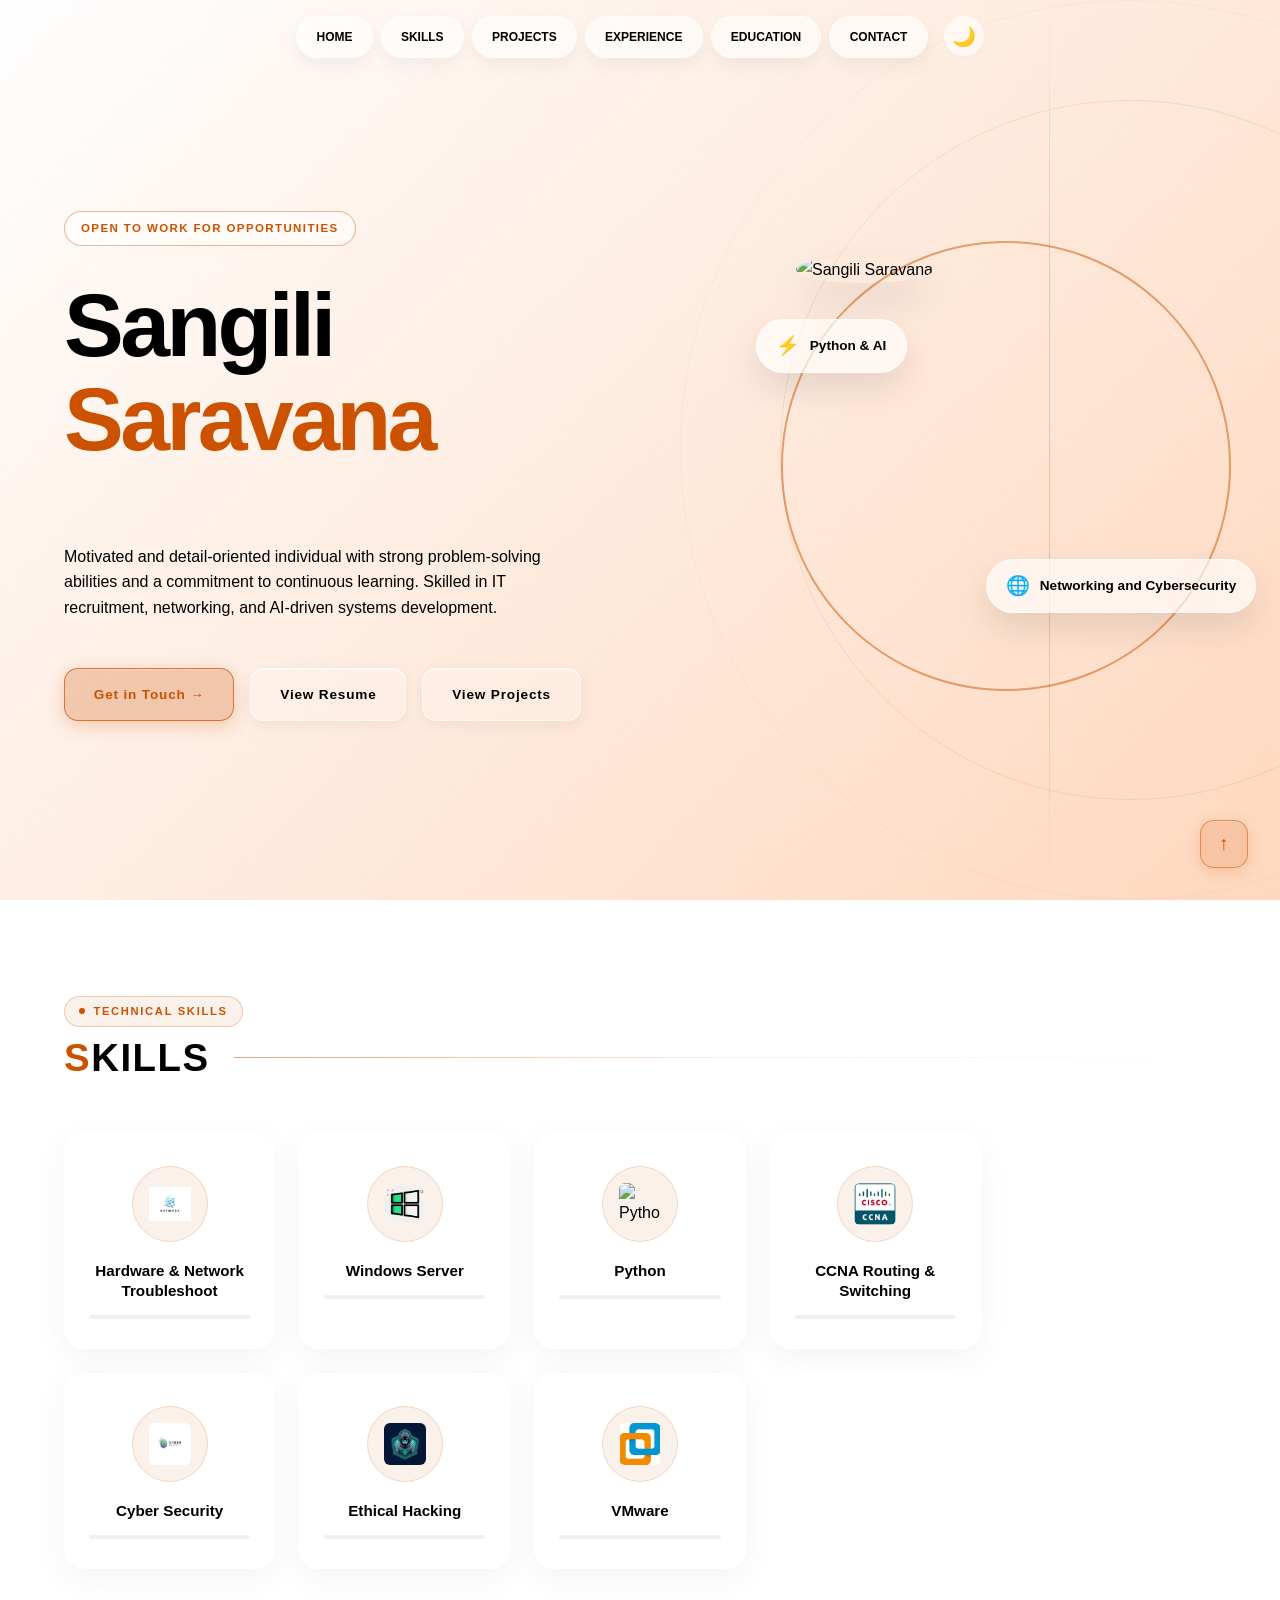
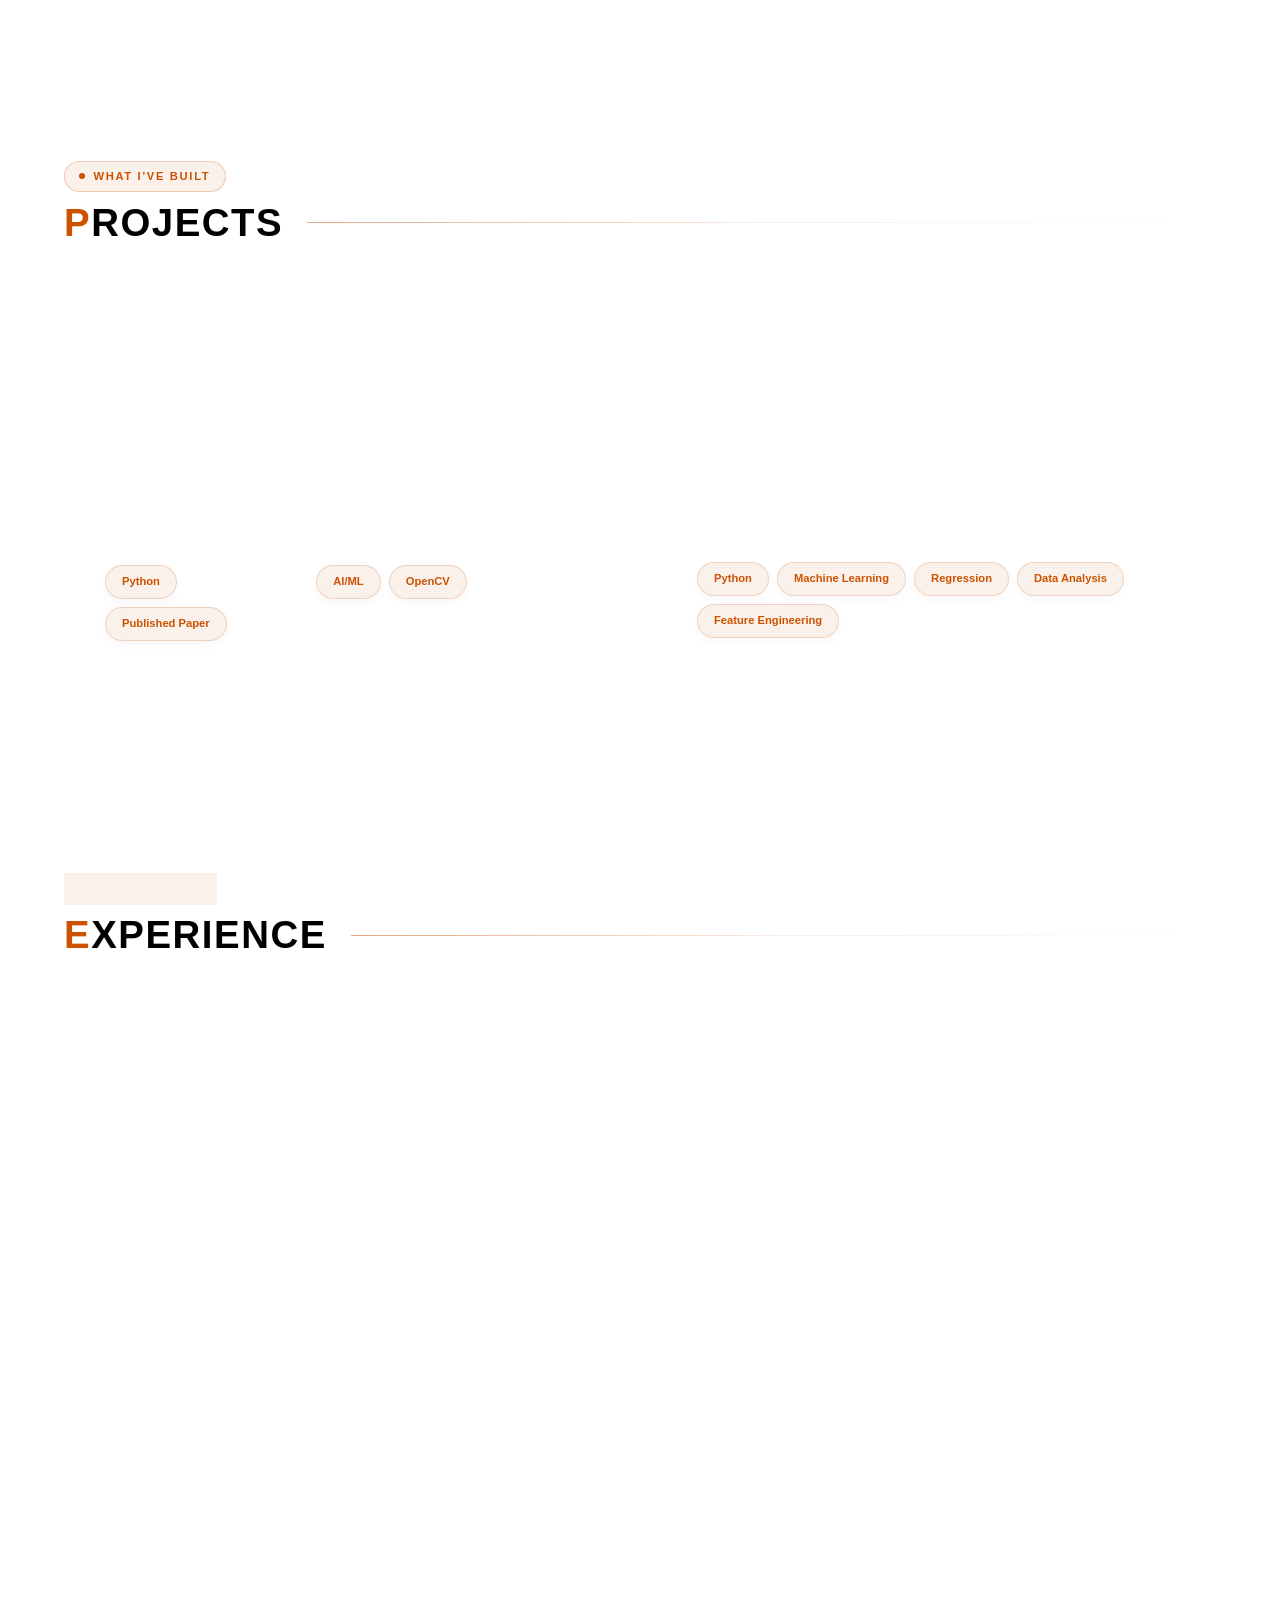
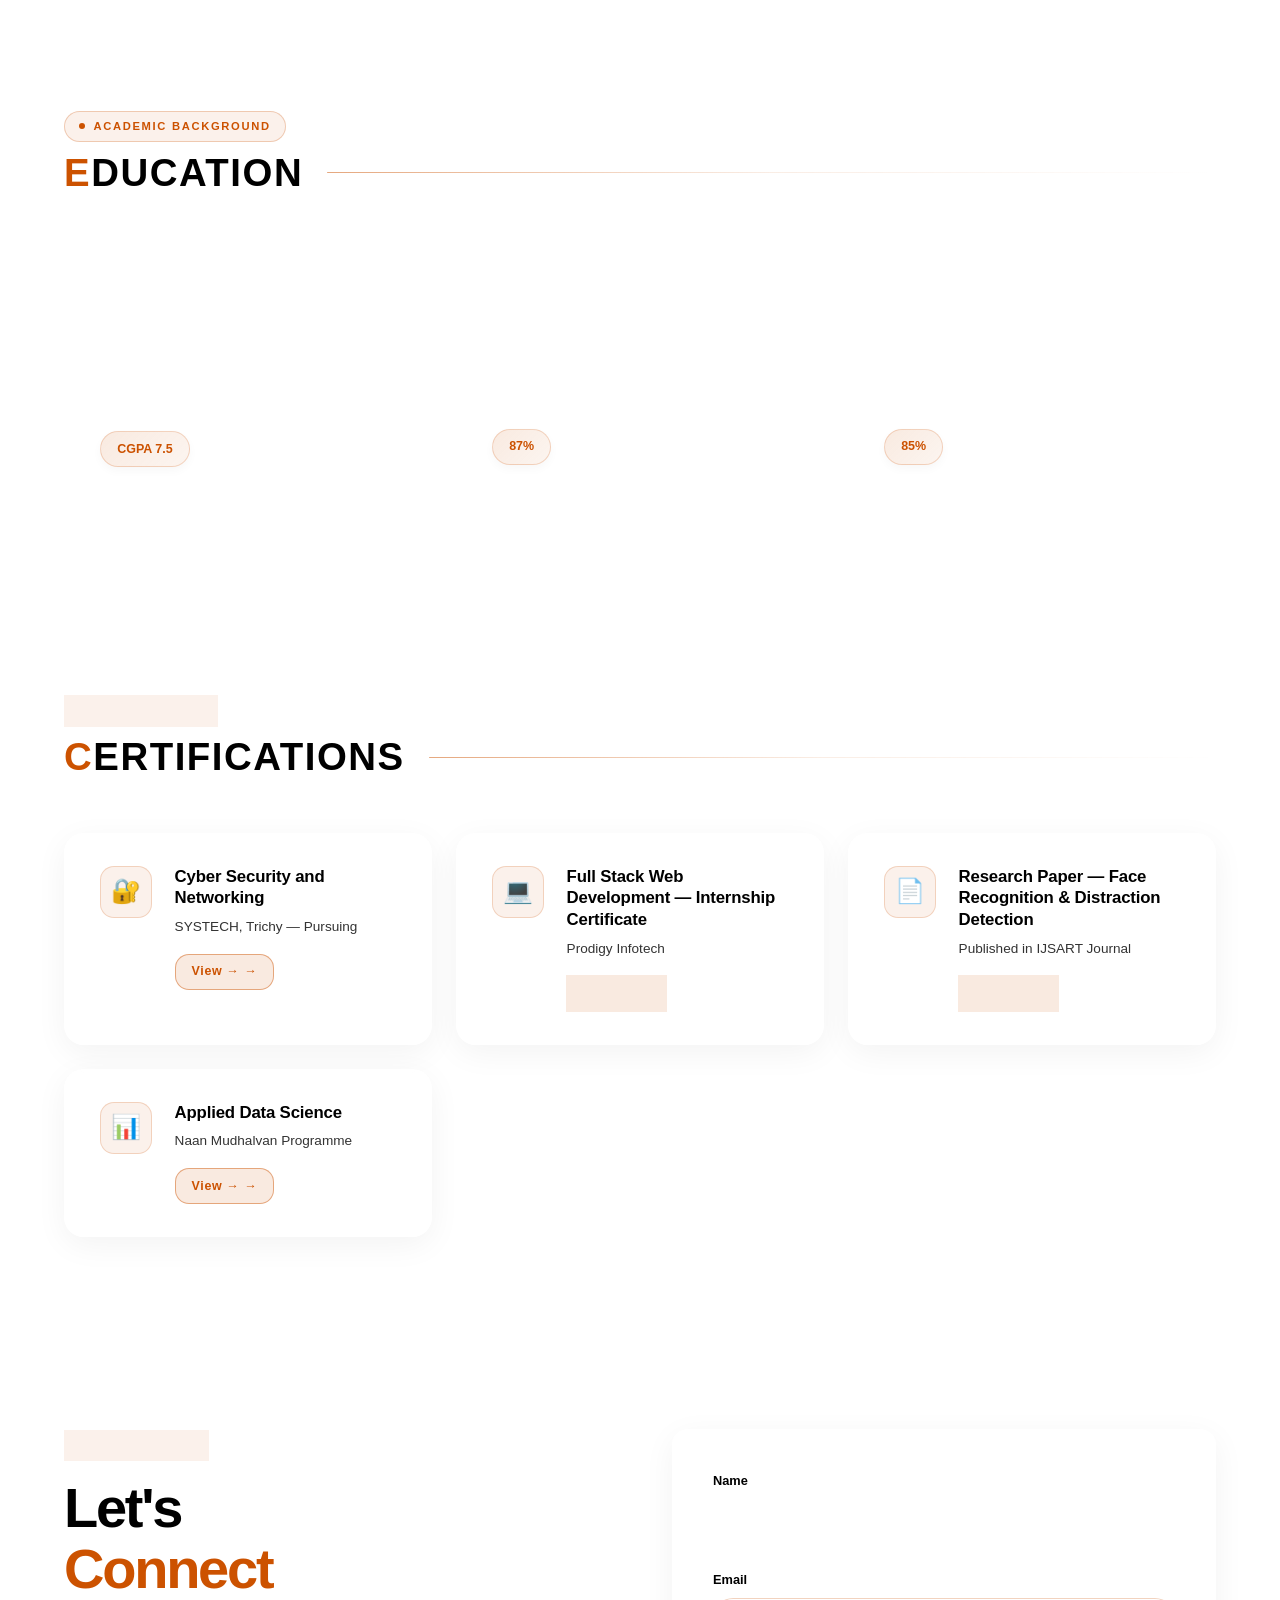
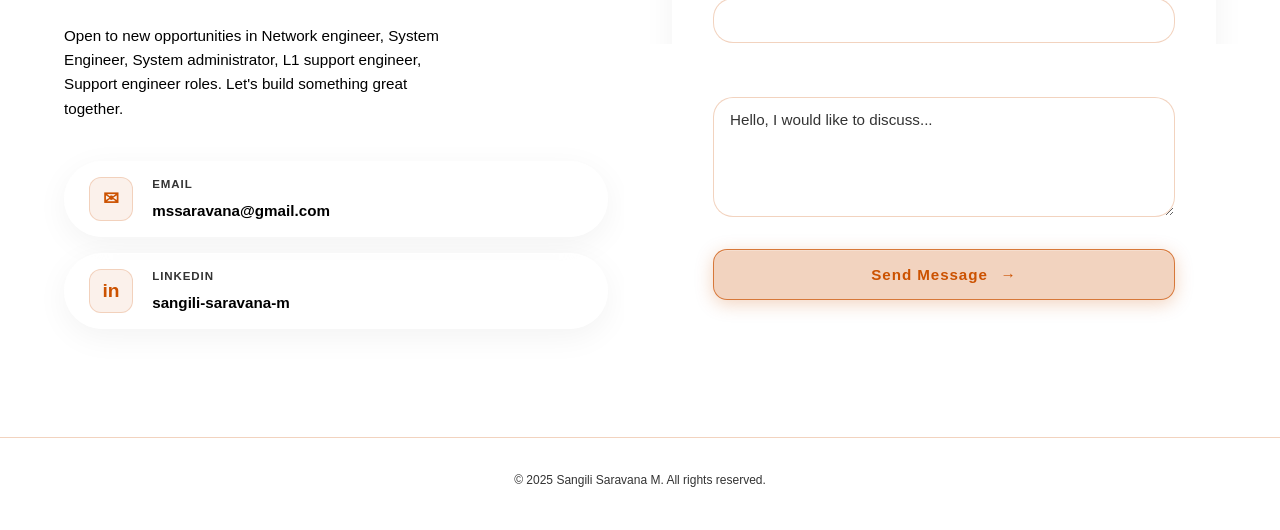
==== commit cf4fa527: "Update index.html" ====
--- a/index.html
+++ b/index.html
@@ -38,7 +38,7 @@
     </p>
     <div class="hero-ctas">
       <a href="#contact" class="btn-primary">Get in Touch →</a>
-      <a href="RESUME OF SANGILI SARAVANA M.docx" class="btn-secondary" download>View Resume</a>
+      <a href="RESUME OF SANGILI SARAVANA M 2026.pdf" class="btn-secondary" download>View Resume</a>
       <a href="#projects" class="btn-secondary">View Projects</a>
     </div>
   </div>
